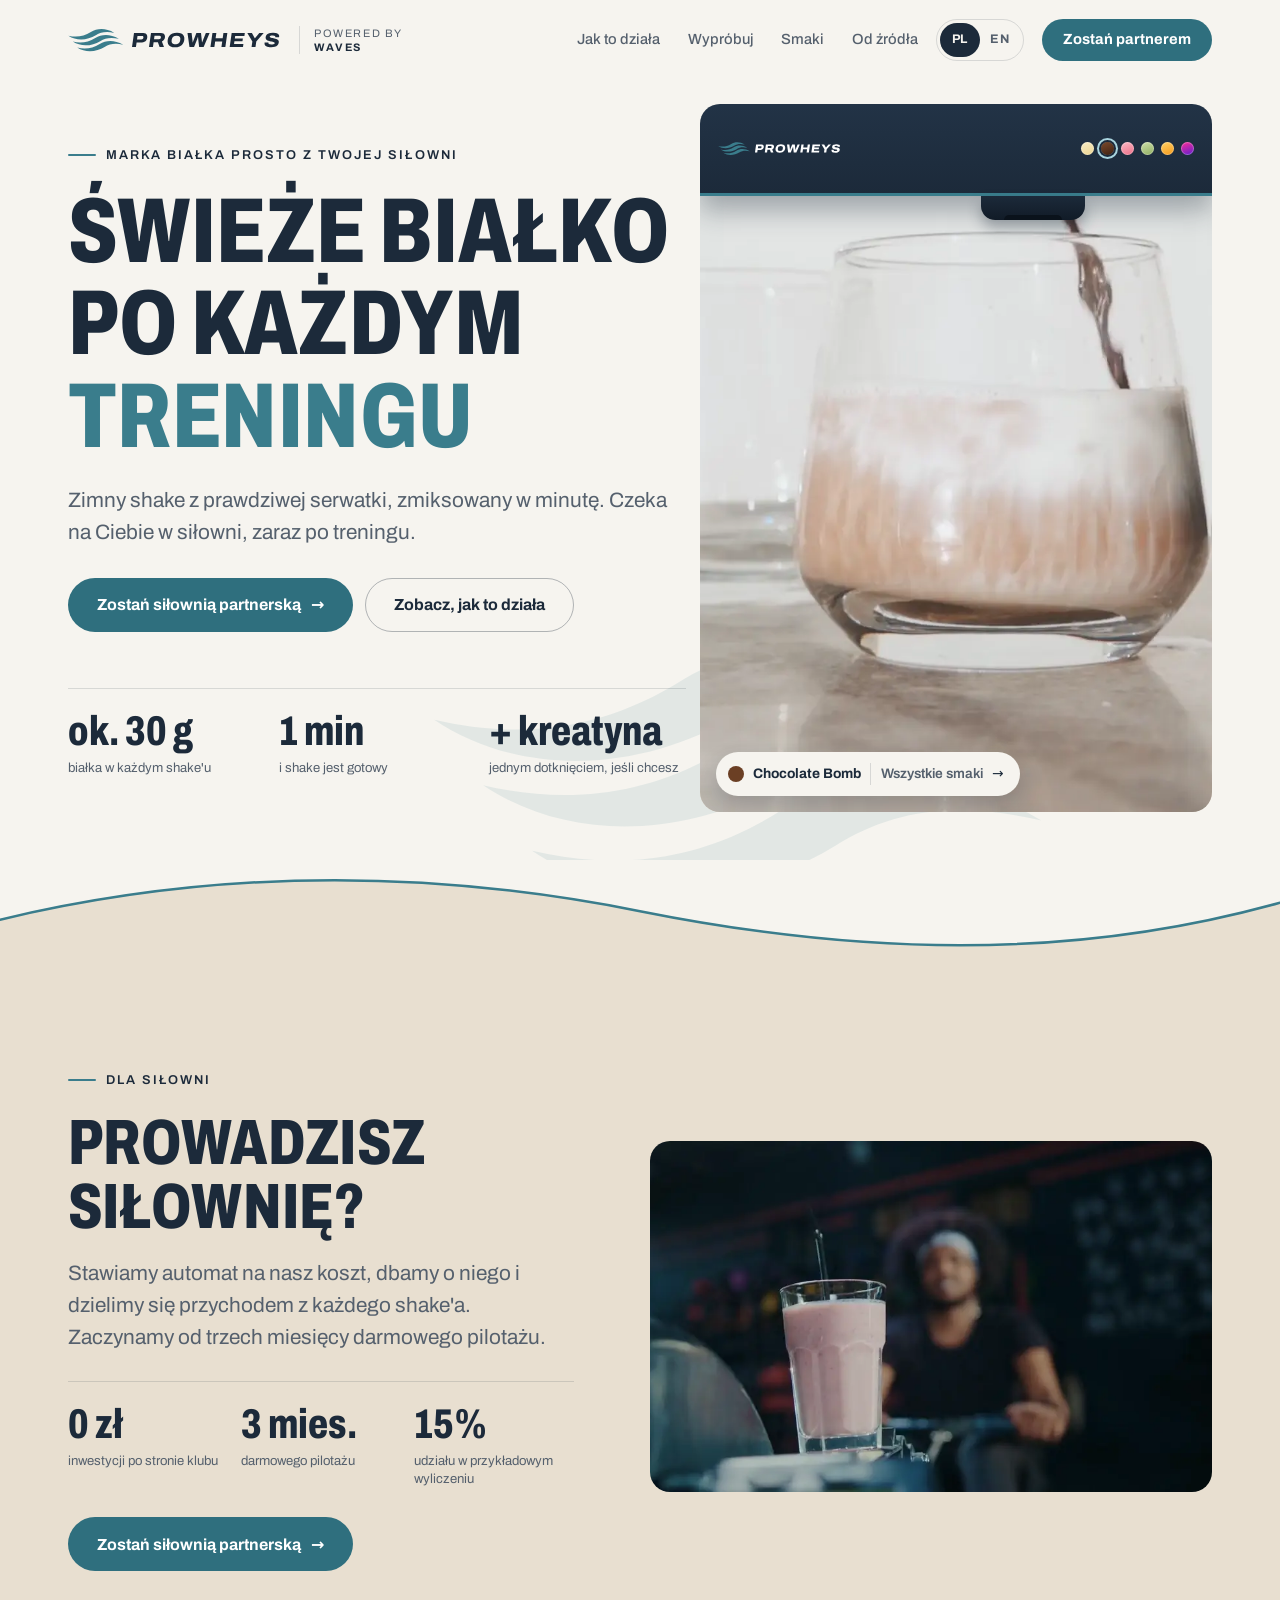
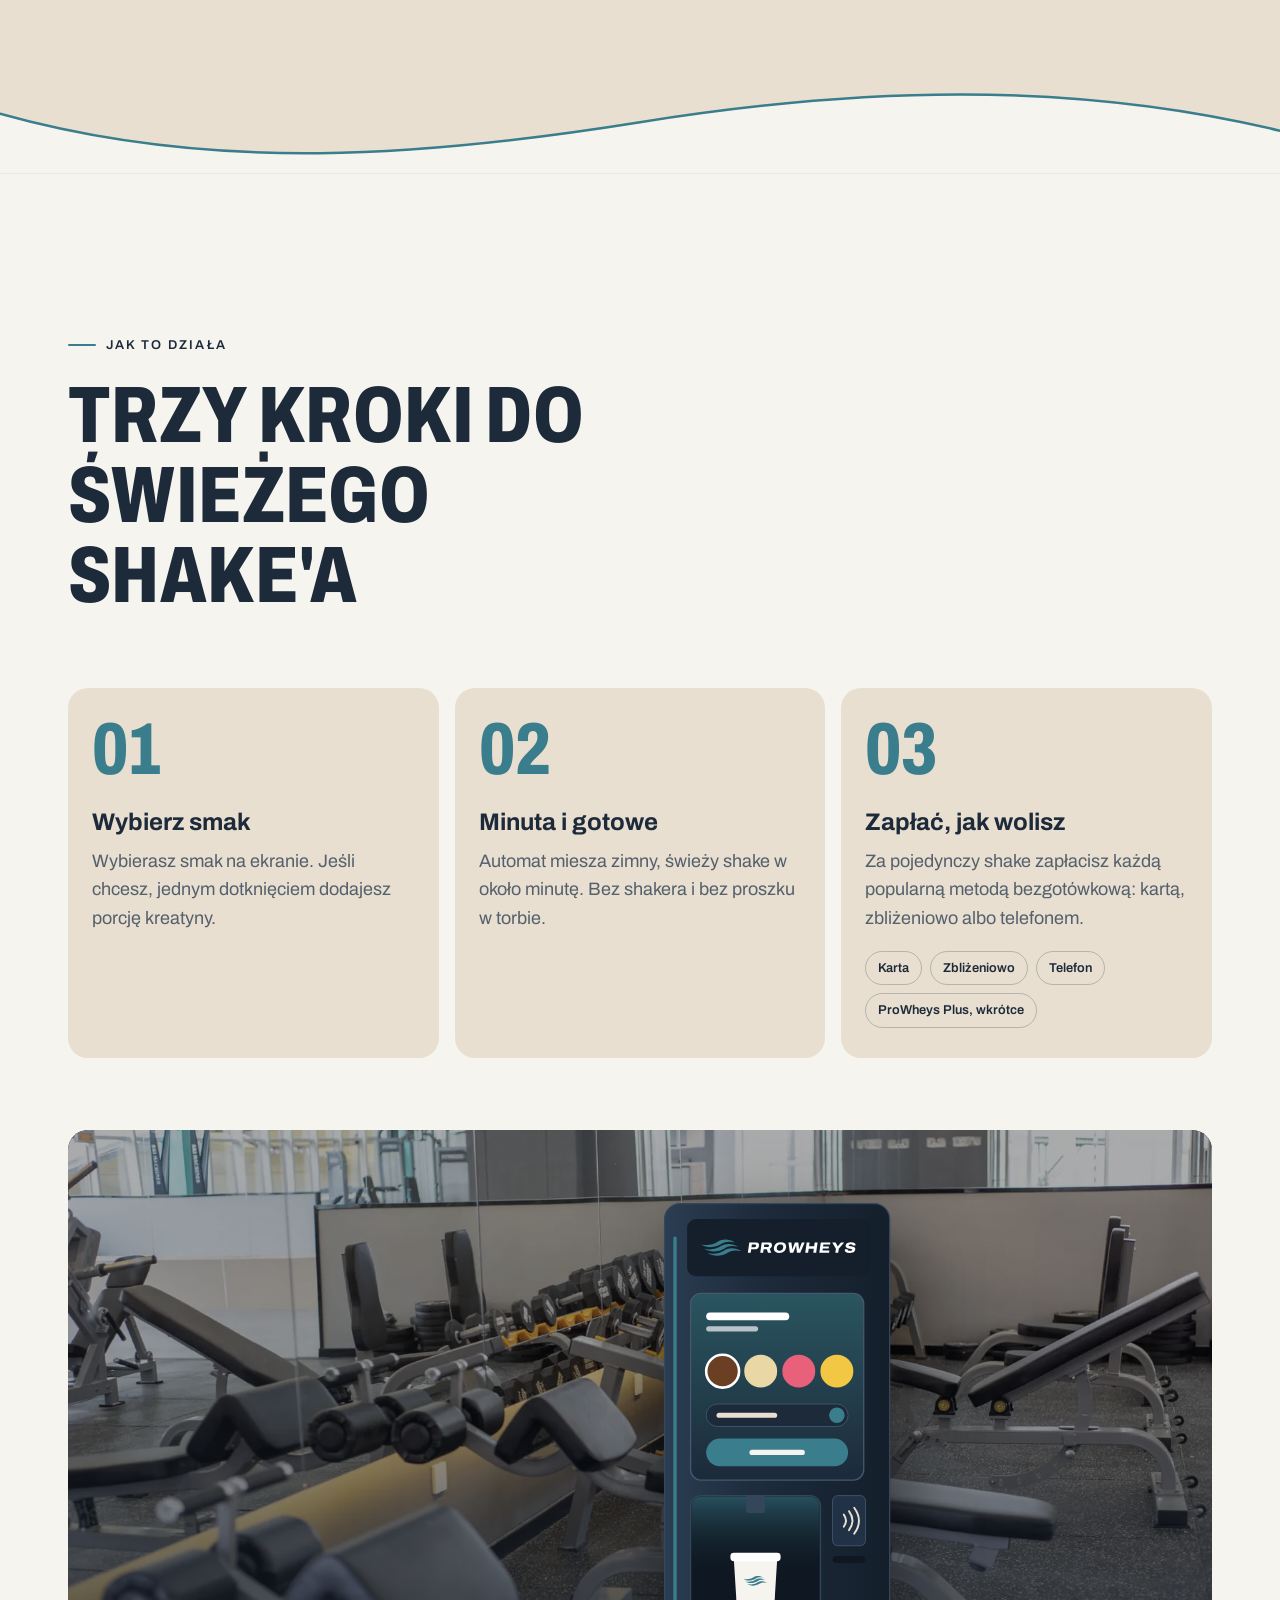
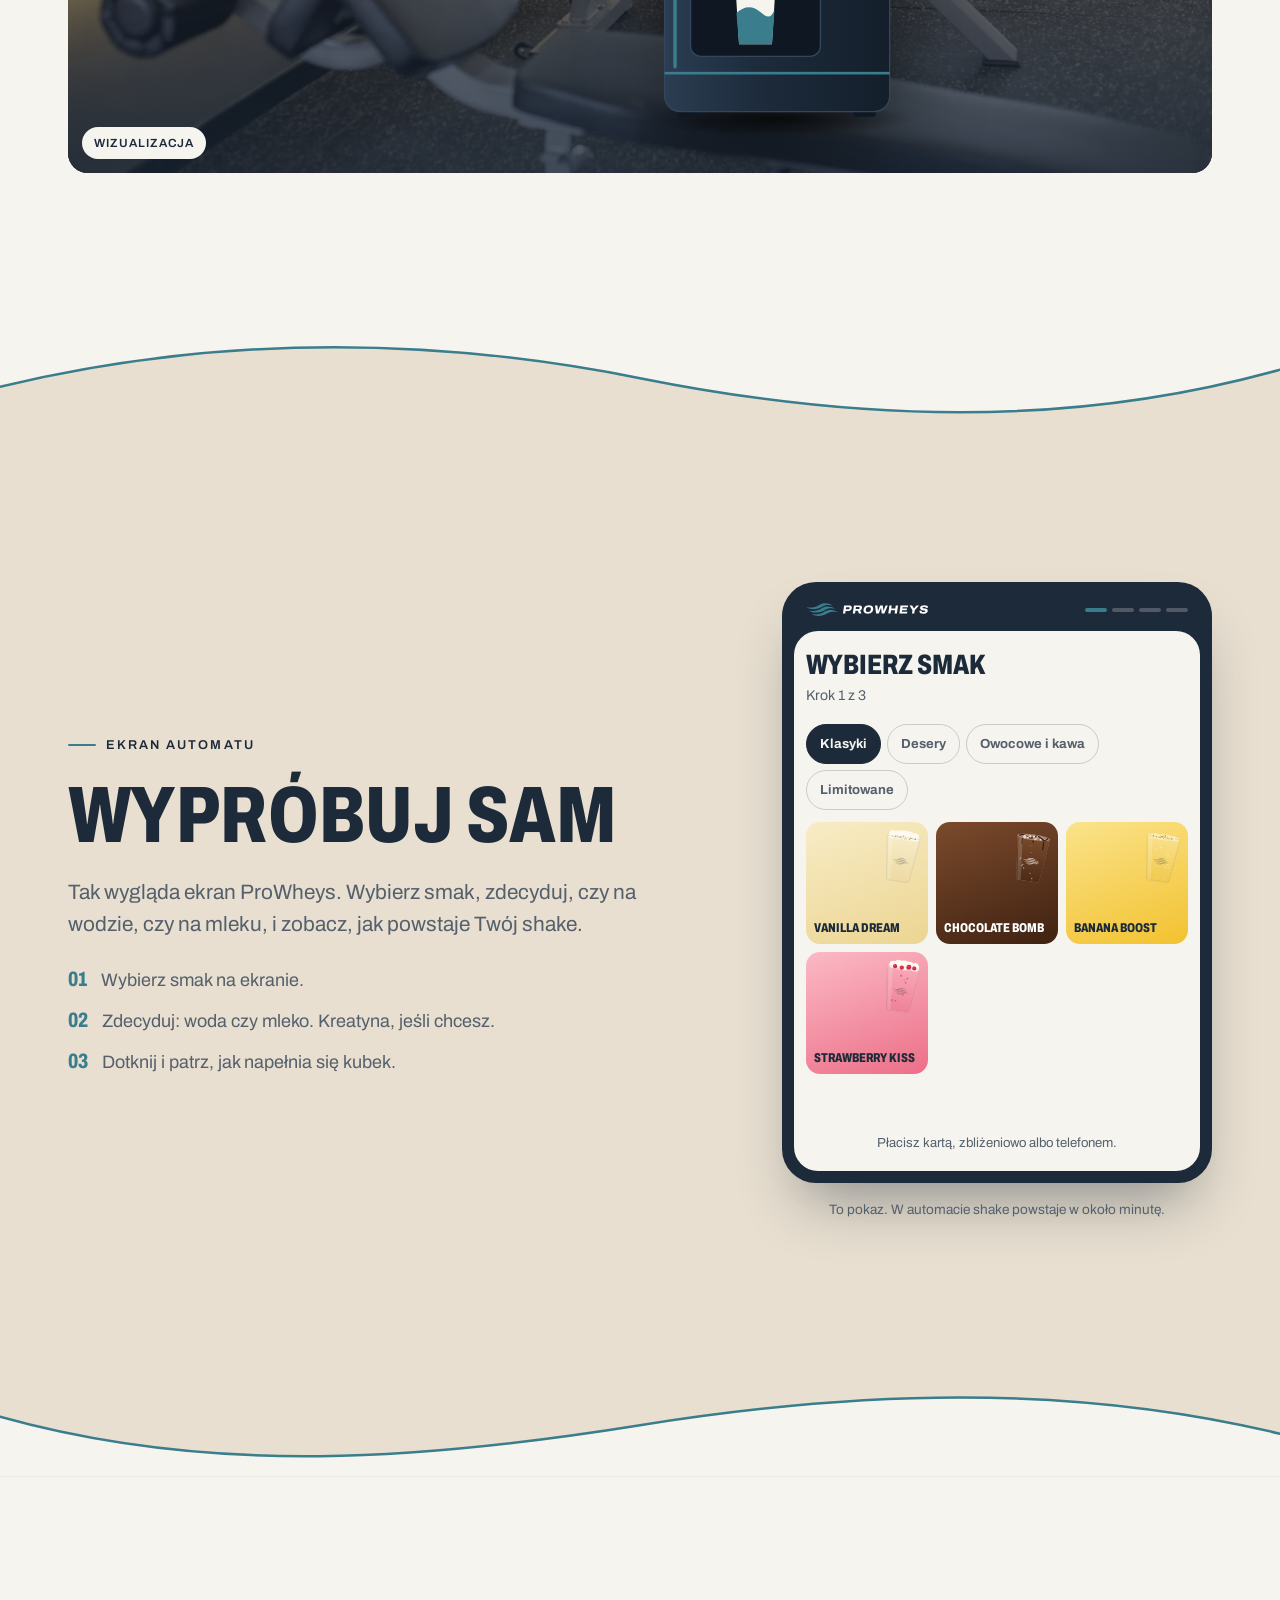
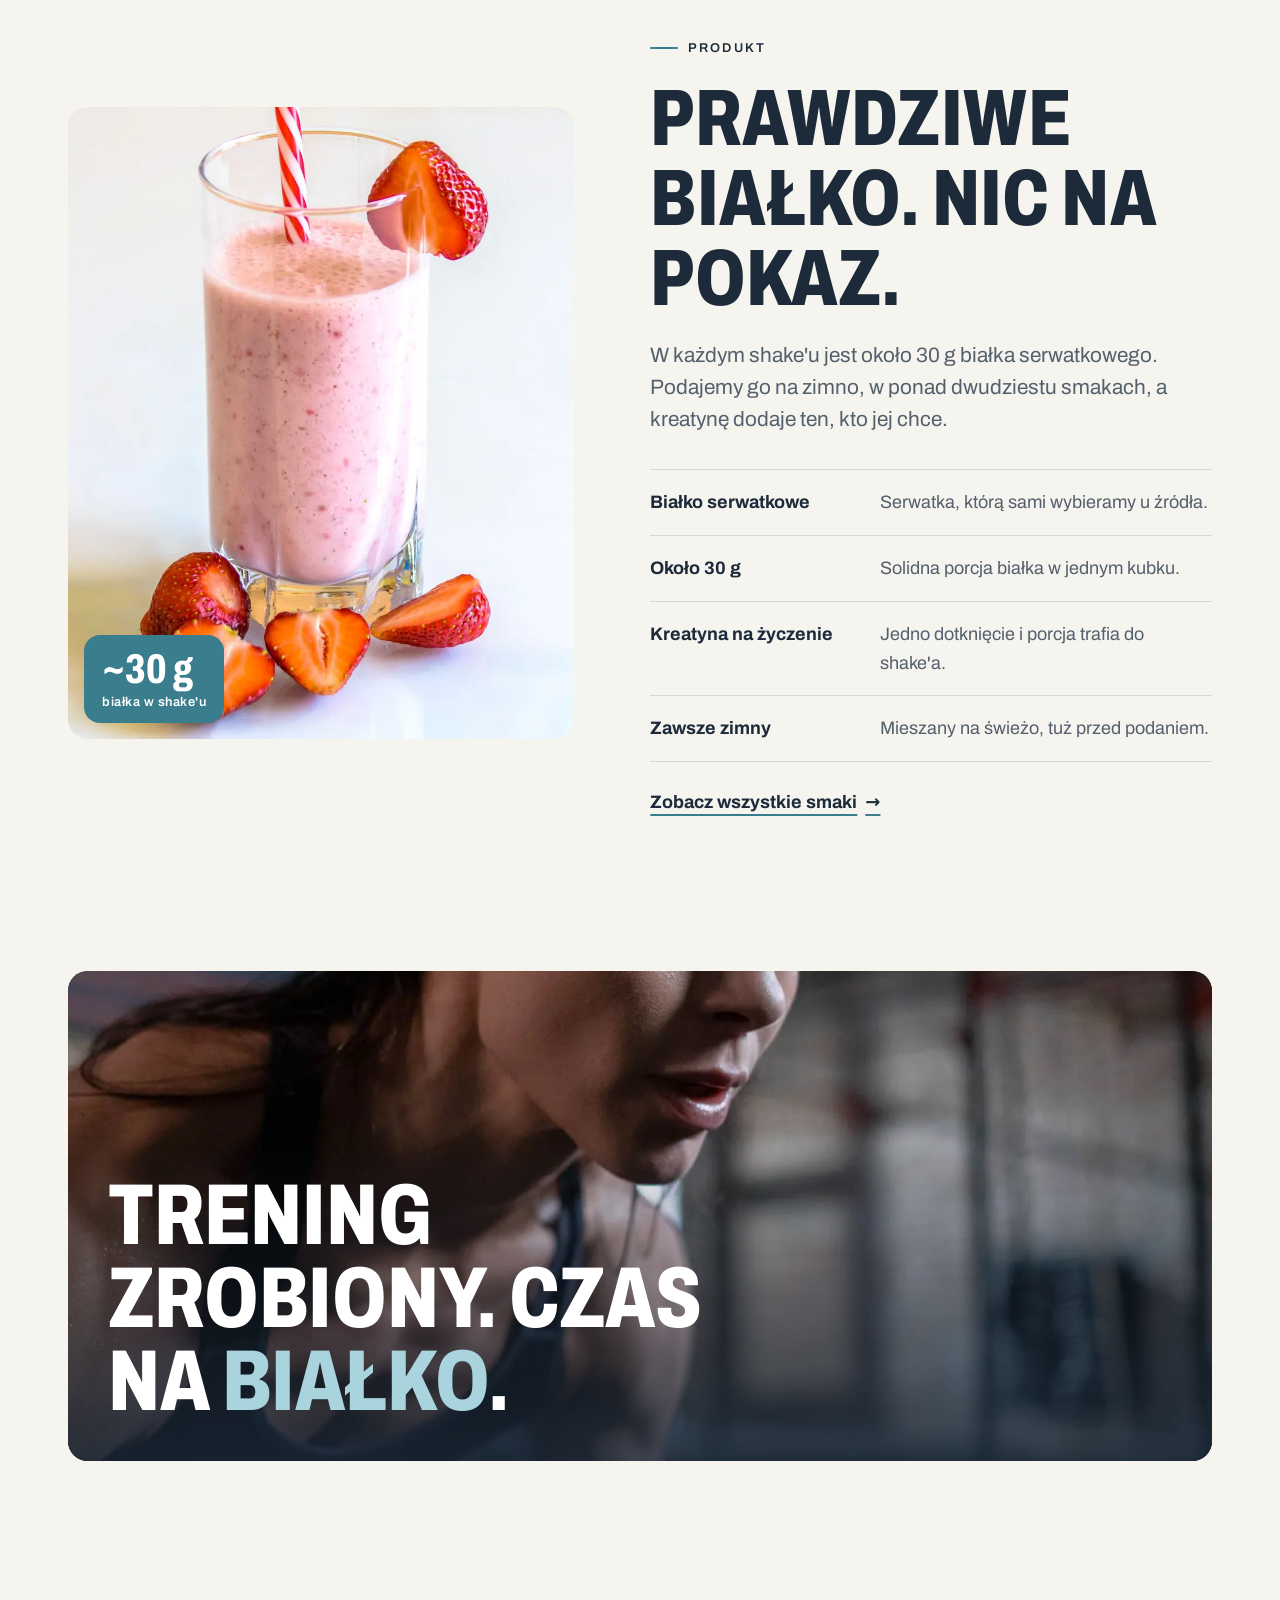
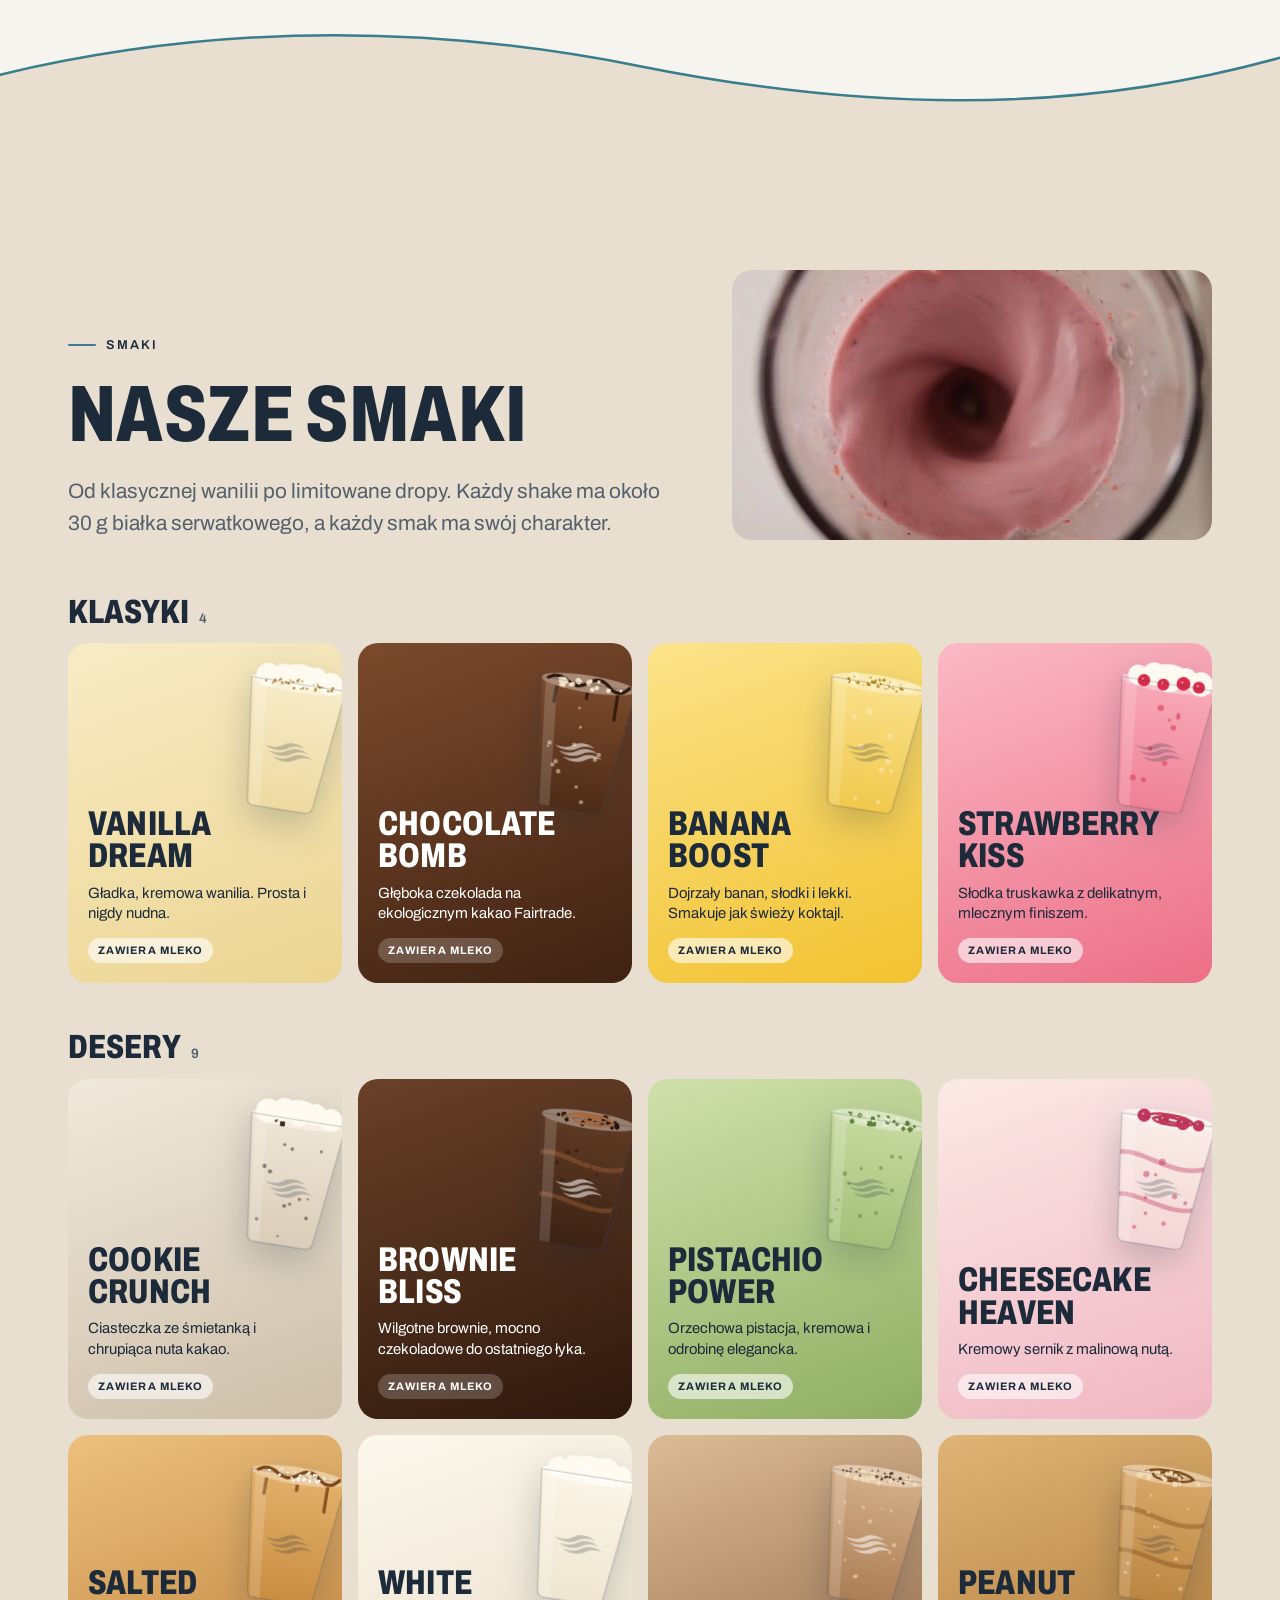
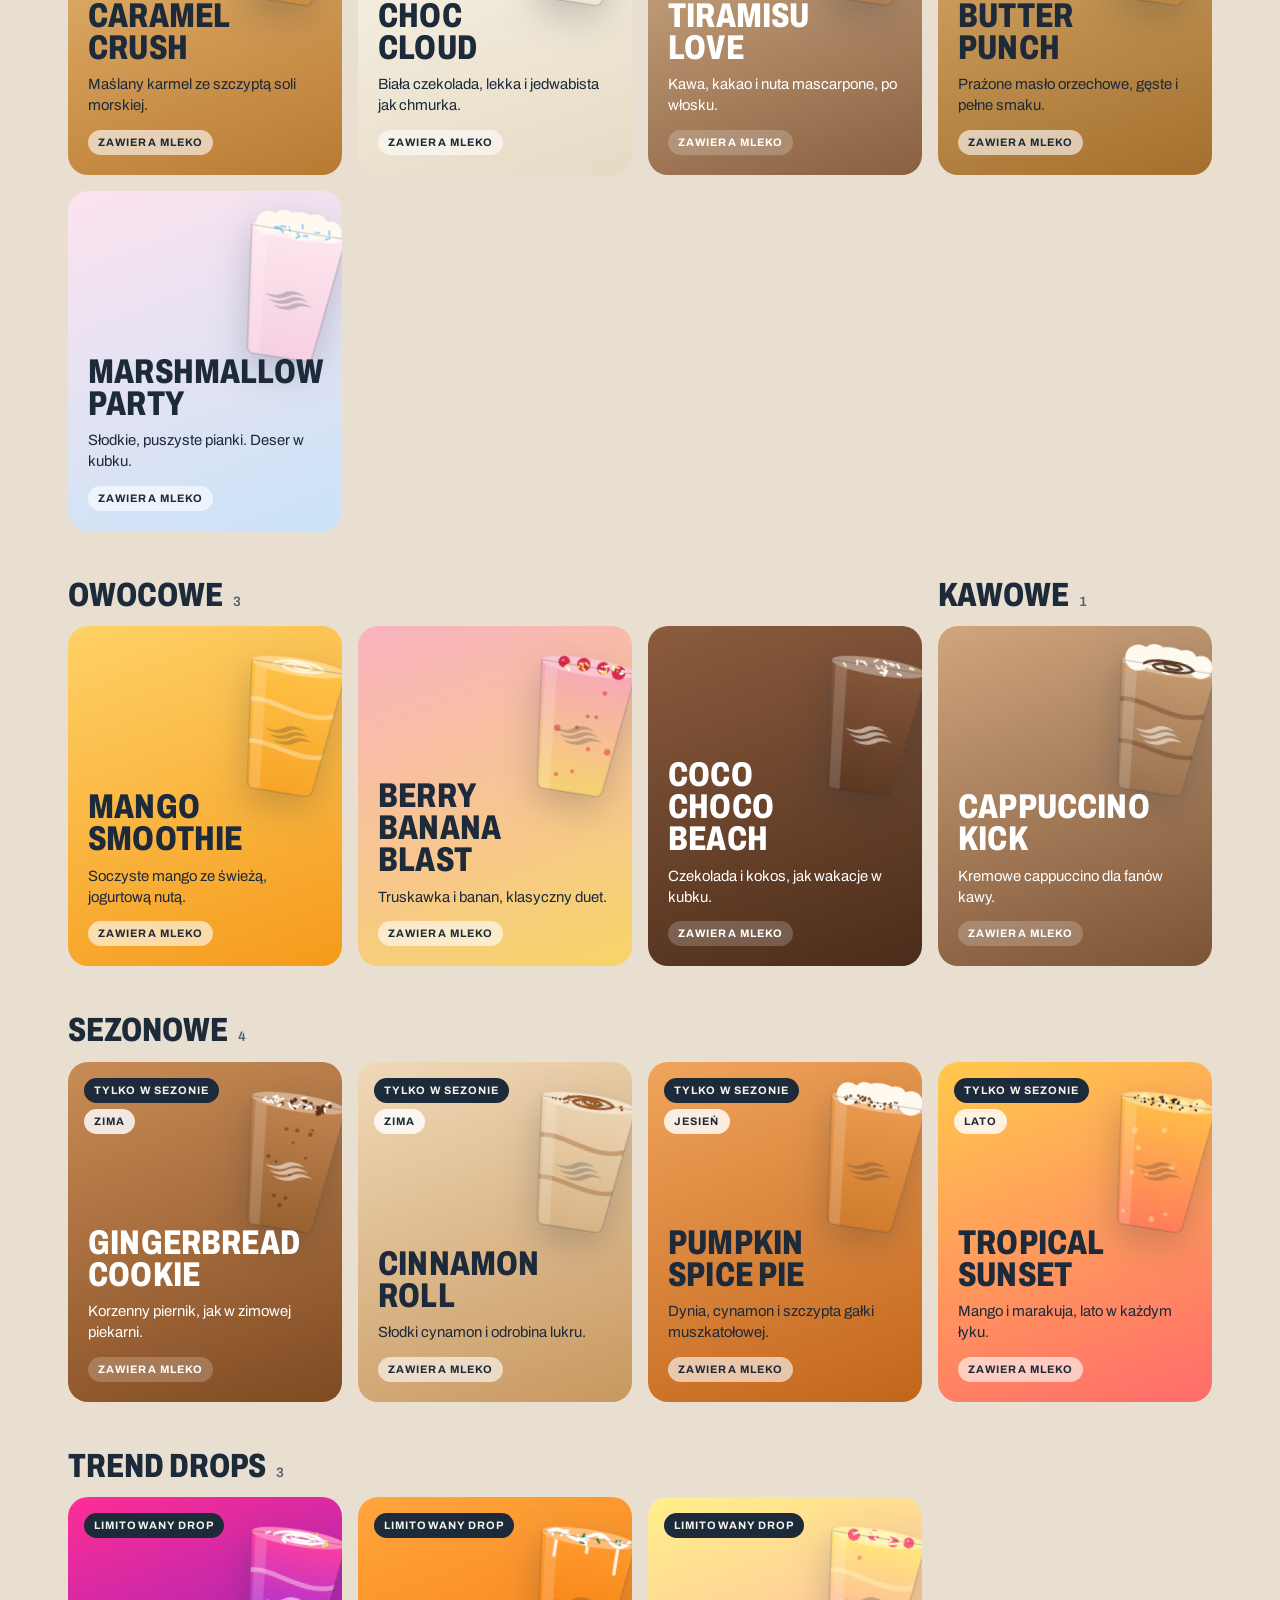
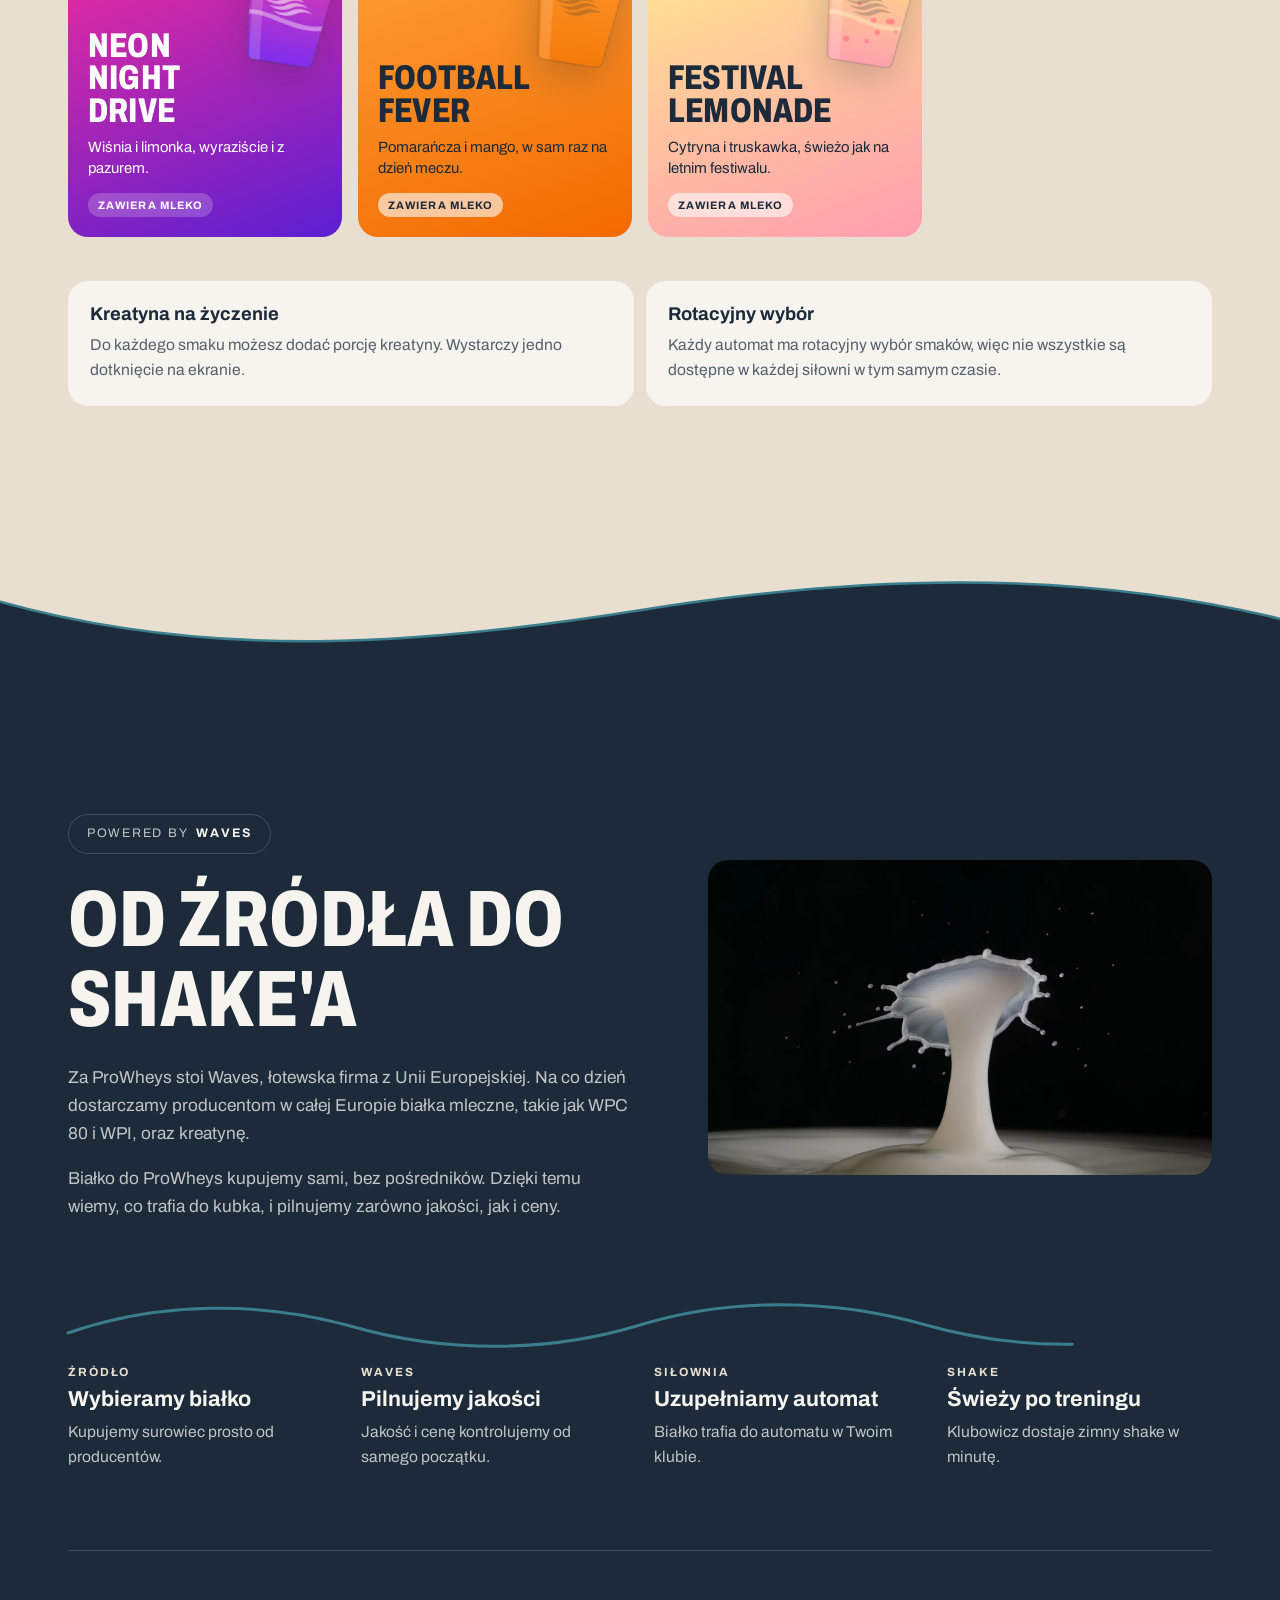
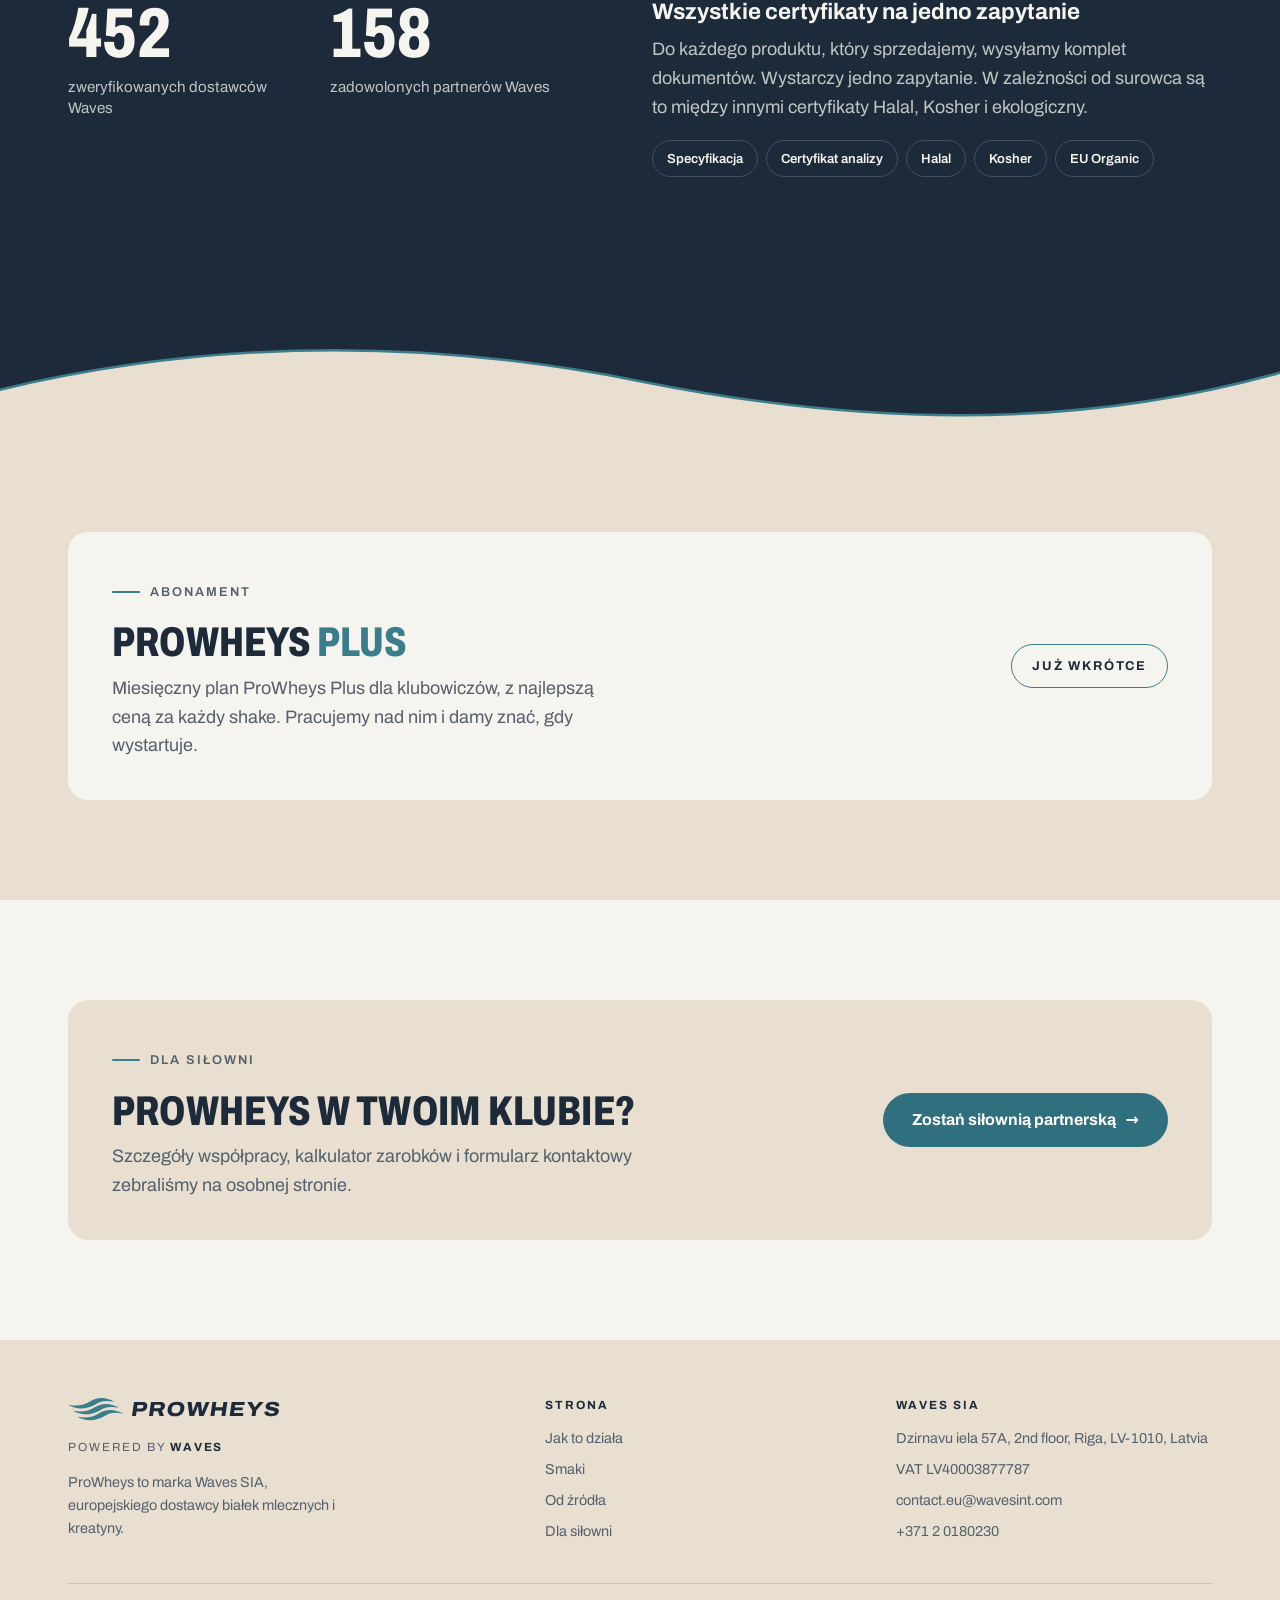
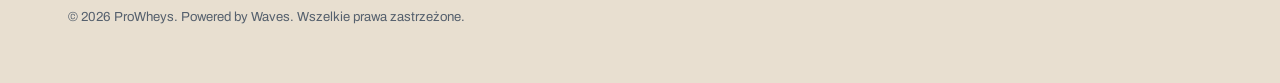
==== index.html @ af9ece95 "Rebrand ProWave to ProWheys" ====
<!doctype html>
<html lang="pl">
<head>
  <meta charset="utf-8">
  <meta name="viewport" content="width=device-width, initial-scale=1, viewport-fit=cover">
  <title data-i18n="meta.title">ProWheys. Świeże białko po każdym treningu</title>
  <meta name="description" content="ProWheys to marka białka dostępna w siłowniach. Zimny shake z prawdziwej serwatki, około 30 g białka, gotowy w minutę. Powered by Waves." data-i18n-attr="content:meta.description">
  <meta name="theme-color" content="#f6f4ef">
  <meta property="og:type" content="website">
  <meta property="og:title" content="ProWheys. Świeże białko po każdym treningu">
  <meta property="og:description" content="ProWheys to marka białka dostępna w siłowniach. Zimny shake z prawdziwej serwatki, około 30 g białka, gotowy w minutę. Powered by Waves.">
  <meta property="og:image" content="images/og.jpg">
  <link rel="icon" href="assets/favicon.svg" type="image/svg+xml">
  <link rel="alternate icon" href="assets/favicon.ico" sizes="any">
  <link rel="apple-touch-icon" href="assets/apple-touch-icon.png">
  <link rel="preload" href="fonts/archivo-latin.woff2" as="font" type="font/woff2" crossorigin>
  <link rel="preload" href="fonts/archivo-latin-ext.woff2" as="font" type="font/woff2" crossorigin>
  <link rel="preload" href="images/hero-poster.webp" as="image" type="image/webp">
  <link rel="stylesheet" href="css/styles.css">
  <link rel="stylesheet" href="css/flavours.css">
  <script>document.documentElement.classList.add('js');</script>
</head>
<body>

<header class="site-header" id="header">
  <div class="container header-inner">
    <a class="brand" href="#top" aria-label="ProWheys"><img src="assets/logo-dark.svg" alt="ProWheys" width="213" height="26"></a>
    <span class="powered">Powered by <strong>Waves</strong></span>
    <nav class="nav" aria-label="Główna nawigacja" data-i18n-attr="aria-label:nav.label">
      <a href="#jak-to-dziala" data-i18n="nav.how">Jak to działa</a>
      <a href="#demo" data-i18n="nav.demo">Wypróbuj</a>
      <a href="#smaki" data-i18n="nav.flavours">Smaki</a>
      <a href="#waves" data-i18n="nav.source">Od źródła</a>
    </nav>
    <div class="lang" role="group" aria-label="Język / Language">
      <button type="button" data-lang="pl" aria-pressed="true">PL</button>
      <button type="button" data-lang="en" aria-pressed="false">EN</button>
    </div>
    <a class="btn btn-primary btn-sm header-cta" href="partnership/" data-i18n="cta.partnerShort">Zostań partnerem</a>
  </div>
</header>

<main id="top">

  <!-- HERO -->
  <section class="hero">
    <!-- SWAP: hero video. Real shake footage (video/hero.mp4, still image images/hero-poster.webp) with a drawn ProWheys dispenser on top,
         so the shake pours from our machine. The coloured dots on the dispenser and the pill under it point to the flavours.
         When you have real footage of your machine filling a cup (3 to 8 seconds, no sound, under 3 MB), replace the two files
         and delete the "dispenser" block below. If the new clip shows another flavour, change the name in the "hero-flavour" link. -->
    <div class="hero-media media">
      <img src="images/hero-poster.webp" alt="Czekoladowy shake leje się do szklanki z automatu ProWheys" data-i18n-attr="alt:hero.alt" width="720" height="960" fetchpriority="high" decoding="async">
      <video muted loop playsinline preload="none" data-src="video/hero.mp4" aria-hidden="true" tabindex="-1"></video>
      <div class="dispenser" aria-hidden="true">
        <img src="assets/logo.svg" alt="" width="123" height="15">
        <span class="dispenser-dots" data-flavour-dots="vanilla-dream,chocolate-bomb,strawberry-kiss,pistachio-power,mango-smoothie,neon-night-drive" data-active="chocolate-bomb"></span>
        <span class="dispenser-nozzle"></span>
      </div>
      <a class="hero-flavour" href="#smaki">
        <i style="background:#6b3f24" aria-hidden="true"></i>
        <strong>Chocolate Bomb</strong>
        <span class="hero-flavour-more" data-i18n="hero.flavours">Wszystkie smaki</span>
        <span class="arrow" aria-hidden="true">→</span>
      </a>
    </div>
    <svg class="hero-waves" viewBox="0 0 123 57" aria-hidden="true">
      <g fill="currentColor" transform="translate(4 1) skewX(-10)">
        <path d="M0 18 C18 22 34 20 48 10 C60 2 78 0 100 12 C82 8 70 10 60 17 C44 28 20 30 0 18 Z"/>
        <path d="M12 31 C30 35 46 33 60 23 C72 15 90 13 112 25 C94 21 82 23 72 30 C56 41 32 43 12 31 Z"/>
        <path d="M24 44 C42 48 58 46 72 36 C84 28 102 26 124 38 C106 34 94 36 84 43 C68 54 44 56 24 44 Z"/>
      </g>
    </svg>
    <div class="container hero-inner">
      <p class="eyebrow reveal" data-i18n="hero.eyebrow">Marka białka prosto z Twojej siłowni</p>
      <h1 class="reveal" style="--i:1" data-i18n="hero.title">Świeże białko<br>po każdym <span class="accent">treningu</span></h1>
      <p class="lead reveal" style="--i:2" data-i18n="hero.lead">Zimny shake z prawdziwej serwatki, zmiksowany w minutę. Czeka na Ciebie w siłowni, zaraz po treningu.</p>
      <div class="actions reveal" style="--i:3">
        <a class="btn btn-primary" href="partnership/"><span data-i18n="cta.partner">Zostań siłownią partnerską</span> <span class="arrow" aria-hidden="true">→</span></a>
        <a class="btn btn-ghost" href="#jak-to-dziala" data-i18n="cta.how">Zobacz, jak to działa</a>
      </div>
      <ul class="hero-facts reveal" style="--i:4">
        <li><strong data-i18n="hero.fact1v">ok. 30 g</strong><span data-i18n="hero.fact1">białka w każdym shake'u</span></li>
        <li><strong data-i18n="hero.fact2v">1 min</strong><span data-i18n="hero.fact2">i shake jest gotowy</span></li>
        <li><strong data-i18n="hero.fact3v">+ kreatyna</strong><span data-i18n="hero.fact3">jednym dotknięciem, jeśli chcesz</span></li>
      </ul>
    </div>
  </section>

  <div class="divider" style="--from:#f6f4ef;--to:#e8dfd0">
    <svg viewBox="0 0 1440 120" preserveAspectRatio="none" aria-hidden="true"><path class="fill" d="M0 70 C240 10 480 10 720 60 S1200 120 1440 50 V120 H0 Z"/><path class="stroke" d="M0 70 C240 10 480 10 720 60 S1200 120 1440 50"/></svg>
  </div>

  <!-- FOR GYM OWNERS, near the top. The full offer lives in partnership/index.html -->
  <section class="section section--sand section--tight partner-band" id="dla-silowni">
    <div class="container split split--band">
      <div>
        <p class="eyebrow reveal" data-i18n="teaser.eyebrow">Dla siłowni</p>
        <h2 class="reveal" style="--i:1" data-i18n="teaser.title">Prowadzisz siłownię?</h2>
        <p class="lead reveal" style="--i:2" data-i18n="gymband.p">Stawiamy automat na nasz koszt, dbamy o niego i dzielimy się przychodem z każdego shake'a. Zaczynamy od trzech miesięcy darmowego pilotażu.</p>
        <ul class="hero-facts reveal" style="--i:3">
          <li><strong>0 zł</strong><span data-i18n="phero.fact1">inwestycji po stronie klubu</span></li>
          <li><strong data-i18n="phero.fact2v">3 mies.</strong><span data-i18n="phero.fact2">darmowego pilotażu</span></li>
          <li><strong>15%</strong><span data-i18n="phero.fact3">udziału w przykładowym wyliczeniu</span></li>
        </ul>
        <div class="actions reveal" style="--i:4">
          <a class="btn btn-primary" href="partnership/"><span data-i18n="cta.partner">Zostań siłownią partnerską</span> <span class="arrow" aria-hidden="true">→</span></a>
        </div>
      </div>
      <!-- SWAP: video/shake-gym.mp4 and images/shake-gym-poster.webp. A 1 to 2 second loop of a shake in a gym.
           Best replaced with a clip of your own machine or cup in a partner club. -->
      <div class="photo photo--wide media reveal">
        <img src="images/shake-gym-poster.webp" alt="Shake w szklance na pierwszym planie, w tle mężczyzna trenuje na wioślarzu" data-i18n-attr="alt:gymband.alt" width="960" height="540" loading="lazy" decoding="async">
        <video muted loop playsinline preload="none" data-src="video/shake-gym.mp4" aria-hidden="true" tabindex="-1"></video>
      </div>
    </div>
  </section>

  <div class="divider" style="--from:#e8dfd0;--to:#f6f4ef">
    <svg viewBox="0 0 1440 120" preserveAspectRatio="none" aria-hidden="true"><path class="fill" d="M0 50 C240 120 480 100 720 60 S1200 10 1440 70 V120 H0 Z"/><path class="stroke" d="M0 50 C240 120 480 100 720 60 S1200 10 1440 70"/></svg>
  </div>

  <!-- HOW IT WORKS -->
  <section class="section" id="jak-to-dziala">
    <div class="container">
      <div class="section-head">
        <p class="eyebrow reveal" data-i18n="how.eyebrow">Jak to działa</p>
        <h2 class="reveal" style="--i:1" data-i18n="how.title">Trzy kroki do świeżego shake'a</h2>
      </div>
      <ol class="steps">
        <li class="step reveal">
          <p class="step-num" aria-hidden="true">01</p>
          <h3 data-i18n="how.s1t">Wybierz smak</h3>
          <p data-i18n="how.s1p">Wybierasz smak na ekranie. Jeśli chcesz, jednym dotknięciem dodajesz porcję kreatyny.</p>
        </li>
        <li class="step reveal" style="--i:1">
          <p class="step-num" aria-hidden="true">02</p>
          <h3 data-i18n="how.s2t">Minuta i gotowe</h3>
          <p data-i18n="how.s2p">Automat miesza zimny, świeży shake w około minutę. Bez shakera i bez proszku w torbie.</p>
        </li>
        <li class="step reveal" style="--i:2">
          <p class="step-num" aria-hidden="true">03</p>
          <h3 data-i18n="how.s3t">Zapłać, jak wolisz</h3>
          <p data-i18n="how.s3p">Za pojedynczy shake zapłacisz każdą popularną metodą bezgotówkową: kartą, zbliżeniowo albo telefonem.</p>
          <div class="step-tags">
            <span class="tag" data-i18n="how.tagCard">Karta</span>
            <span class="tag" data-i18n="how.tagContactless">Zbliżeniowo</span>
            <span class="tag" data-i18n="how.tagPhone">Telefon</span>
            <span class="tag" data-i18n="how.tagPlus">ProWheys Plus, wkrótce</span>
          </div>
        </li>
      </ol>
      <!-- SWAP: MACHINE SCENE. A drawing of the machine (assets/machine.svg) placed over a gym photo (images/scene-gym.webp).
           When you have a real photo of your machine in a gym, replace both images below with that one photo. -->
      <figure class="scene reveal">
        <img class="scene-bg" src="images/scene-gym.webp" alt="" width="1600" height="1068" loading="lazy" decoding="async">
        <img class="scene-machine" src="assets/machine.svg" alt="Automat ProWheys w siłowni" data-i18n-attr="alt:scene.alt" width="320" height="640" loading="lazy">
        <figcaption data-i18n="scene.caption">Wizualizacja</figcaption>
      </figure>
    </div>
  </section>

  <div class="divider" style="--from:#f6f4ef;--to:#e8dfd0">
    <svg viewBox="0 0 1440 120" preserveAspectRatio="none" aria-hidden="true"><path class="fill" d="M0 70 C240 10 480 10 720 60 S1200 120 1440 50 V120 H0 Z"/><path class="stroke" d="M0 70 C240 10 480 10 720 60 S1200 120 1440 50"/></svg>
  </div>

  <!-- TRY IT YOURSELF: the machine screen. It is drawn by js/demo.js from the flavours in js/flavours.js -->
  <section class="section section--sand" id="demo">
    <div class="container demo-grid">
      <div class="demo-copy">
        <p class="eyebrow reveal" data-i18n="demo.eyebrow">Ekran automatu</p>
        <h2 class="reveal" style="--i:1" data-i18n="demo.title">Wypróbuj sam</h2>
        <p class="lead reveal" style="--i:2" data-i18n="demo.lead">Tak wygląda ekran ProWheys. Wybierz smak, zdecyduj, czy na wodzie, czy na mleku, i zobacz, jak powstaje Twój shake.</p>
        <ol class="demo-steps reveal" style="--i:3">
          <li data-i18n="demo.s1">Wybierz smak na ekranie.</li>
          <li data-i18n="demo.s2">Zdecyduj: woda czy mleko. Kreatyna, jeśli chcesz.</li>
          <li data-i18n="demo.s3">Dotknij i patrz, jak napełnia się kubek.</li>
        </ol>
      </div>
      <div class="kiosk reveal" data-demo>
        <div class="kiosk-frame">
          <div class="kiosk-bar">
            <img src="assets/logo.svg" alt="ProWheys" width="123" height="15" loading="lazy">
            <ol class="kiosk-dots" aria-hidden="true"><li></li><li></li><li></li><li></li></ol>
          </div>
          <div class="kiosk-screen" role="group"><noscript>Ten pokaz działa po włączeniu JavaScript.</noscript></div>
        </div>
        <p class="kiosk-caption" data-i18n="demo.caption">To pokaz. W automacie shake powstaje w około minutę.</p>
      </div>
    </div>
  </section>

  <div class="divider" style="--from:#e8dfd0;--to:#f6f4ef">
    <svg viewBox="0 0 1440 120" preserveAspectRatio="none" aria-hidden="true"><path class="fill" d="M0 50 C240 120 480 100 720 60 S1200 10 1440 70 V120 H0 Z"/><path class="stroke" d="M0 50 C240 120 480 100 720 60 S1200 10 1440 70"/></svg>
  </div>

  <!-- THE PRODUCT -->
  <section class="section" id="produkt">
    <div class="container split">
      <!-- SWAP: images/shake.webp. A close-up of the shake, portrait, about 900 px wide. Best replaced with a real ProWheys shake in its cup. -->
      <div class="photo photo--tall reveal">
        <img src="images/shake.webp" alt="Truskawkowy shake w szklance, obok świeże truskawki" data-i18n-attr="alt:product.alt" width="900" height="1125" loading="lazy" decoding="async">
        <div class="photo-badge"><strong data-i18n="product.badgeV">~30 g</strong><span data-i18n="product.badge">białka w shake'u</span></div>
      </div>
      <div>
        <p class="eyebrow reveal" data-i18n="product.eyebrow">Produkt</p>
        <h2 class="reveal" style="--i:1" data-i18n="product.title">Prawdziwe białko. Nic na pokaz.</h2>
        <p class="lead reveal" style="--i:2; margin-top:20px" data-i18n="product.lead">W każdym shake'u jest około 30 g białka serwatkowego. Podajemy go na zimno, w ponad dwudziestu smakach, a kreatynę dodaje ten, kto jej chce.</p>
        <ul class="spec-list reveal" style="--i:3">
          <li><strong data-i18n="product.f1t">Białko serwatkowe</strong><span data-i18n="product.f1p">Serwatka, którą sami wybieramy u źródła.</span></li>
          <li><strong data-i18n="product.f2t">Około 30 g</strong><span data-i18n="product.f2p">Solidna porcja białka w jednym kubku.</span></li>
          <li><strong data-i18n="product.f3t">Kreatyna na życzenie</strong><span data-i18n="product.f3p">Jedno dotknięcie i porcja trafia do shake'a.</span></li>
          <li><strong data-i18n="product.f4t">Zawsze zimny</strong><span data-i18n="product.f4p">Mieszany na świeżo, tuż przed podaniem.</span></li>
        </ul>
        <a class="text-link reveal" style="--i:4" href="#smaki"><span data-i18n="product.link">Zobacz wszystkie smaki</span> <span class="arrow" aria-hidden="true">→</span></a>
      </div>
    </div>
  </section>

  <!-- SWAP: images/athlete.webp. A big action photo, landscape, about 1600 px wide. -->
  <section class="band">
    <div class="container">
      <figure class="band-figure reveal">
        <img src="images/athlete.webp" alt="Skupiona kobieta podczas intensywnego treningu" data-i18n-attr="alt:band.alt" width="1536" height="1280" loading="lazy" decoding="async">
        <figcaption data-i18n="band.title">Trening zrobiony. Czas na <span>białko</span>.</figcaption>
      </figure>
    </div>
  </section>

  <div class="divider" style="--from:#f6f4ef;--to:#e8dfd0">
    <svg viewBox="0 0 1440 120" preserveAspectRatio="none" aria-hidden="true"><path class="fill" d="M0 70 C240 10 480 10 720 60 S1200 120 1440 50 V120 H0 Z"/><path class="stroke" d="M0 70 C240 10 480 10 720 60 S1200 120 1440 50"/></svg>
  </div>

  <!-- OUR FLAVOURS. The cards are drawn from the list in js/flavours.js -->
  <section class="section section--sand" id="smaki">
    <div class="container">
      <div class="flavour-head">
        <div>
          <p class="eyebrow reveal" data-i18n="flav.eyebrow">Smaki</p>
          <h2 class="reveal" style="--i:1" data-i18n="flav.title">Nasze smaki</h2>
          <p class="lead reveal" style="--i:2; margin-top:20px" data-i18n="flav.lead">Od klasycznej wanilii po limitowane dropy. Każdy shake ma około 30 g białka serwatkowego, a każdy smak ma swój charakter.</p>
        </div>
        <!-- SWAP: video/swirl.mp4 and images/swirl-poster.webp. A 1 to 2 second loop of a shake splash or swirl. -->
        <div class="photo media reveal">
          <img src="images/swirl-poster.webp" alt="Truskawkowy shake wirujący w blenderze, widok z góry" data-i18n-attr="alt:flav.alt" width="960" height="540" loading="lazy" decoding="async">
          <video muted loop playsinline preload="none" data-src="video/swirl.mp4" aria-hidden="true" tabindex="-1"></video>
        </div>
      </div>
      <div class="fgroups" data-flavour-list="groups">
        <noscript><p>Vanilla Dream, Chocolate Bomb, Banana Boost, Strawberry Kiss, Cookie Crunch, Brownie Bliss, Pistachio Power, Cheesecake Heaven, Salted Caramel Crush, White Choc Cloud, Tiramisu Love, Peanut Butter Punch, Marshmallow Party, Mango Smoothie, Berry Banana Blast, Coco Choco Beach, Cappuccino Kick, Gingerbread Cookie, Cinnamon Roll, Pumpkin Spice Pie, Tropical Sunset, Neon Night Drive, Football Fever, Festival Lemonade.</p></noscript>
      </div>
      <div class="fnotes reveal">
        <div class="fnote"><h3 data-i18n="flav.n1t">Kreatyna na życzenie</h3><p data-i18n="flav.n1p">Do każdego smaku możesz dodać porcję kreatyny. Wystarczy jedno dotknięcie na ekranie.</p></div>
        <div class="fnote"><h3 data-i18n="flav.n2t">Rotacyjny wybór</h3><p data-i18n="flav.n2p">Każdy automat ma rotacyjny wybór smaków, więc nie wszystkie są dostępne w każdej siłowni w tym samym czasie.</p></div>
      </div>
    </div>
  </section>

  <div class="divider" style="--from:#e8dfd0;--to:#1c2a3a">
    <svg viewBox="0 0 1440 120" preserveAspectRatio="none" aria-hidden="true"><path class="fill" d="M0 50 C240 120 480 100 720 60 S1200 10 1440 70 V120 H0 Z"/><path class="stroke" d="M0 50 C240 120 480 100 720 60 S1200 10 1440 70"/></svg>
  </div>

  <!-- POWERED BY WAVES -->
  <section class="section section--navy source" id="waves">
    <div class="container">
      <div class="source-grid">
        <div class="source-copy">
          <p class="waves-lockup reveal">Powered by <strong>Waves</strong></p>
          <h2 class="reveal" style="--i:1" data-i18n="source.title">Od źródła do shake'a</h2>
          <p class="reveal" style="--i:2; margin-top:24px" data-i18n="source.p1">Za ProWheys stoi Waves, łotewska firma z Unii Europejskiej. Na co dzień dostarczamy producentom w całej Europie białka mleczne, takie jak WPC 80 i WPI, oraz kreatynę.</p>
          <p class="reveal" style="--i:3" data-i18n="source.p2">Białko do ProWheys kupujemy sami, bez pośredników. Dzięki temu wiemy, co trafia do kubka, i pilnujemy zarówno jakości, jak i ceny.</p>
        </div>
        <!-- SWAP: images/splash.webp. Milk, whey or your own production photo, landscape, about 1400 px wide. -->
        <div class="photo photo--wide source-photo reveal"><img src="images/splash.webp" alt="Rozbryzg mleka na ciemnym tle" data-i18n-attr="alt:source.alt" width="1400" height="933" loading="lazy" decoding="async"></div>
      </div>
      <ol class="chain reveal">
        <svg class="chain-line" viewBox="0 0 1000 64" preserveAspectRatio="none" aria-hidden="true"><path pathLength="1" d="M0 40 C80 8 170 8 250 34 S420 60 500 32 S670 6 750 32 S920 58 1000 30"/></svg>
        <li><small data-i18n="source.c1s">Źródło</small><h3 data-i18n="source.c1t">Wybieramy białko</h3><p data-i18n="source.c1p">Kupujemy surowiec prosto od producentów.</p></li>
        <li><small>Waves</small><h3 data-i18n="source.c2t">Pilnujemy jakości</h3><p data-i18n="source.c2p">Jakość i cenę kontrolujemy od samego początku.</p></li>
        <li><small data-i18n="source.c3s">Siłownia</small><h3 data-i18n="source.c3t">Uzupełniamy automat</h3><p data-i18n="source.c3p">Białko trafia do automatu w Twoim klubie.</p></li>
        <li><small data-i18n="source.c4s">Shake</small><h3 data-i18n="source.c4t">Świeży po treningu</h3><p data-i18n="source.c4p">Klubowicz dostaje zimny shake w minutę.</p></li>
      </ol>
      <!-- WAVES FACTS: numbers taken from wavesint.com. Update them when the Waves site changes. -->
      <div class="proof reveal">
        <ul class="proof-stats">
          <li><strong>452</strong><span data-i18n="proof.s1">zweryfikowanych dostawców Waves</span></li>
          <li><strong>158</strong><span data-i18n="proof.s2">zadowolonych partnerów Waves</span></li>
        </ul>
        <div class="docs">
          <h3 data-i18n="docs.title">Wszystkie certyfikaty na jedno zapytanie</h3>
          <p data-i18n="docs.p">Do każdego produktu, który sprzedajemy, wysyłamy komplet dokumentów. Wystarczy jedno zapytanie. W zależności od surowca są to między innymi certyfikaty Halal, Kosher i ekologiczny.</p>
          <ul class="chips">
            <li data-i18n="docs.c1">Specyfikacja</li>
            <li data-i18n="docs.c2">Certyfikat analizy</li>
            <li>Halal</li>
            <li>Kosher</li>
            <li>EU Organic</li>
          </ul>
        </div>
      </div>
    </div>
  </section>

  <div class="divider" style="--from:#1c2a3a;--to:#e8dfd0">
    <svg viewBox="0 0 1440 120" preserveAspectRatio="none" aria-hidden="true"><path class="fill" d="M0 70 C240 10 480 10 720 60 S1200 120 1440 50 V120 H0 Z"/><path class="stroke" d="M0 70 C240 10 480 10 720 60 S1200 120 1440 50"/></svg>
  </div>

  <!-- PROWHEYS PLUS: coming soon -->
  <section class="section section--sand section--tight" id="plus">
    <div class="container">
      <div class="teaser reveal">
        <div>
          <p class="eyebrow" data-i18n="plus.eyebrow">Abonament</p>
          <h2>ProWheys <span class="accent">Plus</span></h2>
          <p data-i18n="plus.p">Miesięczny plan ProWheys Plus dla klubowiczów, z najlepszą ceną za każdy shake. Pracujemy nad nim i damy znać, gdy wystartuje.</p>
        </div>
        <span class="badge-soon" data-i18n="plus.badge">Już wkrótce</span>
      </div>
    </div>
  </section>

  <!-- CLOSING POINTER FOR GYM OWNERS -->
  <section class="section section--tight" id="wspolpraca">
    <div class="container">
      <div class="teaser reveal">
        <div>
          <p class="eyebrow" data-i18n="teaser.eyebrow">Dla siłowni</p>
          <h2 data-i18n="teaser.title2">ProWheys w Twoim klubie?</h2>
          <p data-i18n="teaser.p">Szczegóły współpracy, kalkulator zarobków i formularz kontaktowy zebraliśmy na osobnej stronie.</p>
        </div>
        <a class="btn btn-primary" href="partnership/"><span data-i18n="cta.partner">Zostań siłownią partnerską</span> <span class="arrow" aria-hidden="true">→</span></a>
      </div>
    </div>
  </section>

</main>

<footer class="site-footer">
  <div class="container">
    <div class="footer-grid">
      <div class="footer-brand">
        <img src="assets/logo-dark.svg" alt="ProWheys" width="213" height="26" loading="lazy">
        <p class="footer-powered">Powered by <strong>Waves</strong></p>
        <p style="margin-top:14px; max-width:36ch" data-i18n="footer.about">ProWheys to marka Waves SIA, europejskiego dostawcy białek mlecznych i kreatyny.</p>
      </div>
      <div>
        <h4 data-i18n="footer.site">Strona</h4>
        <ul>
          <li><a href="#jak-to-dziala" data-i18n="nav.how">Jak to działa</a></li>
          <li><a href="#smaki" data-i18n="nav.flavours">Smaki</a></li>
          <li><a href="#waves" data-i18n="nav.source">Od źródła</a></li>
          <li><a href="partnership/" data-i18n="cta.forGyms">Dla siłowni</a></li>
        </ul>
      </div>
      <div>
        <!-- COMPANY DETAILS: please confirm before going live. -->
        <h4>Waves SIA</h4>
        <ul>
          <li>Dzirnavu iela 57A, 2nd floor, Riga, LV-1010, Latvia</li>
          <li>VAT LV40003877787</li>
          <li><a class="js-email" href="#"></a></li>
          <li><a href="tel:+37120180230">+371 2 0180230</a></li>
        </ul>
      </div>
    </div>
    <p class="footer-bottom">© <span id="year">2026</span> ProWheys. Powered by Waves. <span data-i18n="footer.rights">Wszelkie prawa zastrzeżone.</span></p>
  </div>
</footer>

<script src="js/i18n-en.js" defer></script>
<script src="js/main.js" defer></script>
<script src="js/flavours.js" defer></script>
<script src="js/demo.js" defer></script>
</body>
</html>
---- css/styles.css ----
/* ProWheys. One stylesheet, no build step. Light theme. */

@font-face {
  font-family: "Archivo";
  src: url("../fonts/archivo-latin-ext.woff2") format("woff2");
  font-weight: 100 900;
  font-stretch: 62% 125%;
  font-display: swap;
  unicode-range: U+0100-02AF, U+0304, U+0308, U+0329, U+1E00-1E9F, U+1EF2-1EFF, U+2020, U+20A0-20AB, U+20AD-20C0, U+2113, U+2C60-2C7F, U+A720-A7FF;
}
@font-face {
  font-family: "Archivo";
  src: url("../fonts/archivo-latin.woff2") format("woff2");
  font-weight: 100 900;
  font-stretch: 62% 125%;
  font-display: swap;
  unicode-range: U+0000-00FF, U+0131, U+0152-0153, U+02BB-02BC, U+02C6, U+02DA, U+02DC, U+0304, U+0308, U+0329, U+2000-206F, U+2074, U+20AC, U+2122, U+2191, U+2193, U+2212, U+2215, U+FEFF, U+FFFD;
}

:root {
  /* Brand palette */
  --paper: #f6f4ef;      /* warm off-white: page background */
  --sand: #e8dfd0;       /* soft sand: alternating sections and cards */
  --navy: #1c2a3a;       /* deep slate navy: text, headings, the one dark section */
  --teal: #3a7d8c;       /* muted ocean teal: brand accent and the wave */
  --teal-dark: #2f6f7e;  /* darker teal: buttons only */

  /* Derived from the palette */
  --muted: #55606d;                       /* secondary text on light backgrounds */
  --line: rgba(28, 42, 58, 0.14);         /* hairlines on light backgrounds */
  --on-navy: #f6f4ef;                     /* text on the navy section */
  --on-navy-muted: rgba(246, 244, 239, 0.76);
  --on-navy-line: rgba(246, 244, 239, 0.18);

  --radius: 20px;
  --radius-sm: 12px;
  --gutter: clamp(20px, 5vw, 48px);
  --section: clamp(80px, 12vw, 160px);
  --ease: cubic-bezier(0.22, 1, 0.36, 1);
  --header-h: 68px;
}

*, *::before, *::after { box-sizing: border-box; }
html { scroll-behavior: smooth; scroll-padding-top: var(--header-h); -webkit-text-size-adjust: 100%; }
body {
  margin: 0;
  background: var(--paper);
  color: var(--navy);
  font-family: "Archivo", system-ui, -apple-system, "Segoe UI", Roboto, sans-serif;
  font-size: 17px;
  line-height: 1.6;
  -webkit-font-smoothing: antialiased;
  overflow-x: hidden;
}
img, svg { display: block; max-width: 100%; }
img { height: auto; }
a { color: inherit; }
h1, h2, h3, p, ul, ol { margin: 0; }
ul, ol { padding: 0; list-style: none; }
:focus-visible { outline: 3px solid var(--teal); outline-offset: 3px; border-radius: 6px; }
.sr-only { position: absolute; width: 1px; height: 1px; overflow: hidden; clip-path: inset(50%); white-space: nowrap; }

.container { width: 100%; max-width: 1240px; margin: 0 auto; padding: 0 var(--gutter); }
.section { padding: var(--section) 0; position: relative; }
.section--sand { background: var(--sand); }
.section--navy { background: var(--navy); color: var(--on-navy); }
.section--tight { padding: clamp(56px, 8vw, 100px) 0; }

/* Type */
.display, h1, h2 {
  font-stretch: 75%;
  font-weight: 800;
  text-transform: uppercase;
  line-height: 1;
  letter-spacing: 0.005em;
}
h1 { font-size: clamp(2.5rem, min(12.4vw, 12.5vh), 9rem); }
h2 { font-size: clamp(2.3rem, 7.4vw, 5rem); max-width: 16ch; }
h3 { font-size: 1.35rem; font-weight: 700; line-height: 1.2; }
.accent { color: var(--teal); }
.eyebrow {
  display: inline-flex; align-items: center; gap: 10px;
  font-size: 0.8rem; font-weight: 600; letter-spacing: 0.16em; text-transform: uppercase;
  color: var(--navy); margin-bottom: 20px;
}
.eyebrow::before { content: ""; width: 28px; height: 2px; background: var(--teal); border-radius: 2px; }
.section--navy .eyebrow { color: var(--on-navy); }
.lead { font-size: clamp(1.05rem, 2.2vw, 1.3rem); line-height: 1.55; color: var(--muted); max-width: 56ch; }
.section--navy .lead { color: var(--on-navy-muted); }
.section-head { margin-bottom: clamp(36px, 6vw, 72px); }
.section-head .lead { margin-top: 20px; }

/* Buttons. The darker teal is used here and nowhere else. */
.btn {
  display: inline-flex; align-items: center; justify-content: center; gap: 10px;
  min-height: 54px; padding: 0 28px; border-radius: 999px; border: 1.5px solid transparent;
  font: inherit; font-weight: 700; font-size: 1rem; text-decoration: none; cursor: pointer;
  transition: transform 0.25s var(--ease), background-color 0.25s, border-color 0.25s, color 0.25s;
}
.btn:hover { transform: translateY(-2px); }
.btn:active { transform: translateY(0) scale(0.98); }
.btn-primary { background: var(--teal-dark); color: #ffffff; }
.btn-primary:hover { background: #286170; }
.btn-ghost { border-color: rgba(28, 42, 58, 0.32); color: var(--navy); }
.btn-ghost:hover { border-color: var(--navy); }
.section--navy .btn-ghost { border-color: rgba(246, 244, 239, 0.4); color: var(--on-navy); }
.btn-sm { min-height: 42px; padding: 0 20px; font-size: 0.92rem; }
.btn .arrow { transition: transform 0.25s var(--ease); }
.btn:hover .arrow { transform: translateX(4px); }
.actions { display: flex; flex-wrap: wrap; gap: 12px; }

/* Header */
.site-header {
  position: fixed; inset: 0 0 auto 0; z-index: 50; height: var(--header-h);
  transition: background-color 0.3s, box-shadow 0.3s;
}
.site-header.is-scrolled { background: rgba(246, 244, 239, 0.92); backdrop-filter: blur(12px); box-shadow: 0 1px 0 var(--line); }
.header-inner { height: 100%; display: flex; align-items: center; gap: 18px; }
.brand { display: flex; align-items: center; flex-shrink: 0; }
.brand img { height: 22px; width: auto; }
.powered {
  font-size: 0.68rem; letter-spacing: 0.14em; text-transform: uppercase; color: var(--muted);
  padding-left: 14px; border-left: 1px solid var(--line); white-space: nowrap; line-height: 1.3;
}
.powered strong { color: var(--navy); font-weight: 700; display: block; }
.nav { display: none; margin-left: auto; gap: 28px; }
.nav a { font-size: 0.92rem; font-weight: 500; text-decoration: none; color: var(--muted); transition: color 0.2s; }
.nav a:hover { color: var(--navy); }
.lang { display: flex; margin-left: auto; border: 1px solid var(--line); border-radius: 999px; padding: 3px; flex-shrink: 0; }
.lang button {
  font: inherit; font-size: 0.78rem; font-weight: 700; letter-spacing: 0.06em; color: var(--muted);
  background: none; border: 0; border-radius: 999px; min-width: 40px; min-height: 34px; cursor: pointer;
}
.lang button[aria-pressed="true"] { background: var(--navy); color: var(--paper); }
.header-cta { display: none; }

/* Hero: text on paper, photo as a framed card */
.hero { position: relative; display: flex; flex-direction: column; overflow: hidden; background: var(--paper); }
.hero-inner { order: 2; position: relative; z-index: 1; padding-top: 30px; padding-bottom: clamp(44px, 8vw, 72px); }
.hero-media { order: 1; position: relative; z-index: 1; margin: calc(var(--header-h) + 6px) var(--gutter) 0; border-radius: var(--radius); overflow: hidden; aspect-ratio: 5 / 4; background: var(--sand); }
.hero--partner .hero-media { aspect-ratio: 16 / 11; }
.hero-media img, .hero-media video { object-position: 65% top; }

/* The drawn ProWheys dispenser that sits on top of the hero footage, so the shake pours from our machine.
   The nozzle is placed over the stream in the video (65% from the left). */
.dispenser { position: absolute; z-index: 2; inset: 0 0 auto 0; height: clamp(52px, 15%, 92px); display: flex; align-items: center; justify-content: space-between; gap: 12px; padding: 0 18px; background: linear-gradient(180deg, #223346, var(--navy)); border-bottom: 3px solid var(--teal); box-shadow: 0 14px 26px rgba(28, 42, 58, 0.35); }
.dispenser img { height: 15px; width: auto; }
.dispenser-dots { display: flex; align-items: center; gap: 7px; }
.dispenser-dots i { width: 13px; height: 13px; border-radius: 50%; box-shadow: inset 0 0 0 1px rgba(255, 255, 255, 0.28); }
.dispenser-dots i.is-active { box-shadow: 0 0 0 2px var(--navy), 0 0 0 4px #a9d4de; animation: dispenser-pulse 1.6s ease-in-out infinite; }
.dispenser-nozzle { position: absolute; left: 65%; top: calc(100% + 3px); width: 22%; max-width: 104px; height: 24px; transform: translateX(-50%); border-radius: 0 0 14px 14px; background: linear-gradient(180deg, var(--navy), #111b27); box-shadow: 0 8px 14px rgba(28, 42, 58, 0.35); }
.dispenser-nozzle::after { content: ""; position: absolute; left: 22%; right: 22%; bottom: 0; height: 5px; border-radius: 5px 5px 0 0; background: #0a121b; }
@keyframes dispenser-pulse { 50% { opacity: 0.55; } }
/* The flavour being poured, with a link to all flavours */
.hero-flavour { position: absolute; z-index: 2; left: 12px; bottom: 12px; display: inline-flex; align-items: center; gap: 9px; min-height: 44px; padding: 0 16px 0 12px; border-radius: 999px; background: var(--paper); color: var(--navy); font-size: 0.86rem; text-decoration: none; box-shadow: 0 10px 22px rgba(28, 42, 58, 0.22); transition: transform 0.25s var(--ease); }
.hero-flavour:hover { transform: translateY(-2px); }
.hero-flavour i { width: 16px; height: 16px; border-radius: 50%; flex-shrink: 0; }
.hero-flavour strong { font-weight: 700; white-space: nowrap; }
.hero-flavour-more { display: none; padding-left: 10px; border-left: 1px solid var(--line); color: var(--muted); font-weight: 600; white-space: nowrap; }
.hero-flavour .arrow { transition: transform 0.25s var(--ease); }
.hero-flavour:hover .arrow { transform: translateX(4px); }
.hero--partner .hero-media img, .hero--partner .hero-media video { object-position: center; }
.hero-waves { position: absolute; right: -22%; top: 3%; width: min(90vw, 760px); color: var(--teal); opacity: 0.1; pointer-events: none; }
.hero-waves path { animation: drift 11s ease-in-out infinite alternate; }
.hero-waves path:nth-child(2) { animation-delay: -3.5s; }
.hero-waves path:nth-child(3) { animation-delay: -7s; }
@keyframes drift { from { transform: translateX(-10px); } to { transform: translateX(10px); } }
.hero h1 { margin-bottom: 22px; }
.hero .lead { margin-bottom: 30px; }
.hero .actions .btn { flex: 1 1 100%; }
.hero-facts { display: grid; grid-template-columns: repeat(3, minmax(0, 1fr)); gap: 14px; margin-top: clamp(36px, 6vw, 56px); padding-top: 22px; border-top: 1px solid var(--line); }
.hero-facts strong { display: block; font-stretch: 75%; font-weight: 800; font-size: clamp(1.7rem, 5.4vw, 2.6rem); line-height: 1; }
.hero-facts span { display: block; margin-top: 6px; font-size: 0.82rem; line-height: 1.35; color: var(--muted); }

/* A photo that turns into a short looping video when the connection allows it.
   The image is the poster and stays visible until the video plays. */
.media { position: relative; overflow: hidden; }
.media > img, .media > video { width: 100%; height: 100%; object-fit: cover; }
.media > video { position: absolute; inset: 0; opacity: 0; transition: opacity 0.7s ease; pointer-events: none; }
.media > video.is-playing { opacity: 1; }

/* Wave dividers */
.divider { background: var(--from); line-height: 0; margin-bottom: -1px; }
.divider svg { width: 100%; height: clamp(46px, 8vw, 120px); }
.divider .fill { fill: var(--to); }
.divider .stroke { fill: none; stroke: var(--teal); stroke-width: 2.5; vector-effect: non-scaling-stroke; stroke-linecap: round; }

/* Steps: how it works */
.steps { display: grid; gap: 16px; counter-reset: step; }
.step { position: relative; background: var(--sand); border-radius: var(--radius); padding: 28px 24px 30px; overflow: hidden; }
.step .step-num { font-stretch: 75%; font-weight: 800; font-size: 4.6rem; line-height: 0.9; color: var(--teal); margin-bottom: 26px; }
.step h3 { margin-bottom: 10px; font-size: 1.5rem; }
.step p { color: var(--muted); }
.step-tags { display: flex; flex-wrap: wrap; gap: 8px; margin-top: 18px; }
.tag { font-size: 0.8rem; font-weight: 600; padding: 6px 12px; border-radius: 999px; border: 1px solid rgba(28, 42, 58, 0.24); color: var(--navy); }

/* Machine in a gym (visualisation) */
.scene { position: relative; margin: clamp(36px, 6vw, 72px) 0 0; border-radius: var(--radius); overflow: hidden; aspect-ratio: 4 / 5; background: var(--navy); }
.scene-bg { position: absolute; inset: 0; width: 100%; height: 100%; object-fit: cover; filter: brightness(0.7) saturate(0.7); }
.scene::after { content: ""; position: absolute; inset: 0; background: linear-gradient(180deg, rgba(28, 42, 58, 0.05) 30%, rgba(28, 42, 58, 0.7) 100%); pointer-events: none; }
.scene-machine { position: absolute; z-index: 1; left: 50%; bottom: 7%; height: 80%; width: auto; max-width: none; transform: translateX(-50%); filter: drop-shadow(0 30px 40px rgba(0, 0, 0, 0.5)); }
.scene figcaption { position: absolute; z-index: 2; left: 14px; bottom: 14px; font-size: 0.74rem; font-weight: 600; letter-spacing: 0.08em; text-transform: uppercase; color: var(--navy); background: var(--paper); padding: 7px 12px; border-radius: 999px; }

/* Small pointer to the partnership page */
.teaser { background: var(--sand); border-radius: var(--radius); padding: 30px 24px; display: grid; gap: 22px; align-items: center; }
.teaser h2 { font-size: clamp(1.8rem, 5vw, 2.6rem); max-width: none; }
.teaser p { color: var(--muted); margin-top: 10px; max-width: 52ch; }

.section--sand .teaser { background: var(--paper); }
.teaser > div > .badge-soon { margin-bottom: 18px; }
.badge-soon { justify-self: start; display: inline-flex; align-items: center; min-height: 44px; padding: 0 20px; border-radius: 999px; border: 1.5px solid var(--teal); font-size: 0.8rem; font-weight: 700; letter-spacing: 0.14em; text-transform: uppercase; color: var(--navy); white-space: nowrap; }

/* Waves facts and certificates on request */
.proof { margin-top: clamp(44px, 7vw, 80px); padding-top: clamp(32px, 5vw, 48px); border-top: 1px solid var(--on-navy-line); display: grid; gap: 32px; }
.proof-stats { display: grid; grid-template-columns: repeat(2, minmax(0, 1fr)); gap: 20px; }
.proof-stats strong { display: block; font-stretch: 75%; font-weight: 800; font-size: clamp(2.8rem, 9vw, 4.4rem); line-height: 1; }
.proof-stats span { display: block; margin-top: 8px; font-size: 0.95rem; line-height: 1.4; color: var(--on-navy-muted); }
.docs h3 { font-size: 1.4rem; margin-bottom: 10px; }
.docs p { color: var(--on-navy-muted); max-width: 58ch; }
.chips { display: flex; flex-wrap: wrap; gap: 8px; margin-top: 18px; }
.chips li { font-size: 0.82rem; font-weight: 600; padding: 7px 14px; border-radius: 999px; border: 1px solid var(--on-navy-line); }
.proof--card { margin-top: 12px; padding: 26px 22px; border-top: 0; background: var(--paper); border-radius: var(--radius); }
.proof--card .docs p { color: var(--muted); }
.proof--card .chips li { border-color: rgba(28, 42, 58, 0.24); }

/* Product */
.split { display: grid; gap: clamp(32px, 6vw, 80px); align-items: center; }
.photo { position: relative; border-radius: var(--radius); overflow: hidden; background: var(--sand); }
.photo img { width: 100%; height: 100%; object-fit: cover; }
.photo--tall { aspect-ratio: 4 / 5; }
.photo--wide { aspect-ratio: 16 / 10; }
.photo-badge { position: absolute; left: 16px; bottom: 16px; background: var(--teal); color: #ffffff; border-radius: 16px; padding: 14px 18px; line-height: 1; }
.photo-badge strong { display: block; font-stretch: 75%; font-weight: 800; font-size: 2.6rem; }
.photo-badge span { display: block; margin-top: 6px; font-size: 0.8rem; font-weight: 600; letter-spacing: 0.04em; }
.spec-list { margin-top: 34px; border-top: 1px solid var(--line); }
.spec-list li { display: grid; grid-template-columns: minmax(0, 0.9fr) minmax(0, 1.4fr); gap: 16px; padding: 18px 0; border-bottom: 1px solid var(--line); }
.spec-list strong { font-weight: 700; }
.spec-list span { color: var(--muted); }
.text-link { display: inline-flex; align-items: center; gap: 8px; margin-top: 26px; font-weight: 700; color: var(--navy); text-decoration: underline; text-decoration-color: var(--teal); text-decoration-thickness: 2px; text-underline-offset: 6px; }
.text-link .arrow { transition: transform 0.25s var(--ease); }
.text-link:hover .arrow { transform: translateX(4px); }

/* Gym partner offer near the top of the home page */
.partner-band .hero-facts { margin-top: 28px; }
.partner-band p.lead { margin-top: 18px; }
.partner-band .actions { margin-top: 30px; }
.partner-band h2 { font-size: clamp(2.1rem, 6.4vw, 4rem); }

/* Big photo with a statement on it */
.band { padding: 0 0 var(--section); }
.band-figure { position: relative; margin: 0; border-radius: var(--radius); overflow: hidden; aspect-ratio: 4 / 5; background: var(--navy); }
.band-figure img { width: 100%; height: 100%; object-fit: cover; object-position: 38% center; }
.band-figure::after { content: ""; position: absolute; inset: 0; background: linear-gradient(180deg, rgba(28, 42, 58, 0) 35%, rgba(28, 42, 58, 0.78) 100%); pointer-events: none; }
.band-figure figcaption { position: absolute; z-index: 1; left: 22px; right: 22px; bottom: 24px; color: #ffffff; font-stretch: 75%; font-weight: 800; text-transform: uppercase; font-size: clamp(2.3rem, 8.4vw, 5.4rem); line-height: 0.96; }
.band-figure figcaption span { color: #a9d4de; }

/* Flavour section header: short looping video next to the title */
.flavour-head { display: grid; gap: 24px; align-items: end; margin-bottom: clamp(30px, 5vw, 56px); }
.flavour-head .photo { aspect-ratio: 16 / 9; }

/* Source: the one dark section on the home page */
.source { position: relative; overflow: hidden; }
.source-photo { margin-top: clamp(36px, 6vw, 64px); }
.source-copy p + p { margin-top: 18px; }
.source-copy p { color: var(--on-navy-muted); font-size: 1.08rem; max-width: 60ch; }
.source-copy .waves-lockup { display: inline-flex; align-items: center; gap: 8px; margin-bottom: 26px; padding: 9px 18px; border: 1px solid var(--on-navy-line); border-radius: 999px; font-size: 0.78rem; letter-spacing: 0.14em; text-transform: uppercase; color: var(--on-navy-muted); }
.waves-lockup strong { color: var(--on-navy); }
.chain { position: relative; display: grid; gap: 0; margin-top: clamp(40px, 6vw, 72px); }
.chain-line { display: none; }
.chain li { position: relative; padding: 0 0 30px 44px; }
.chain li::before { content: ""; position: absolute; left: 7px; top: 8px; bottom: -8px; width: 2px; background: var(--on-navy-line); }
.chain li:last-child::before { display: none; }
.chain li::after { content: ""; position: absolute; left: 0; top: 6px; width: 16px; height: 16px; border-radius: 50%; background: var(--teal); box-shadow: 0 0 0 5px rgba(58, 125, 140, 0.28); }
.chain small { display: block; font-size: 0.74rem; font-weight: 700; letter-spacing: 0.16em; text-transform: uppercase; color: var(--sand); margin-bottom: 6px; }
.chain h3 { margin-bottom: 6px; }
.chain p { color: var(--on-navy-muted); font-size: 0.98rem; }

/* Why */
.why-grid { display: grid; gap: 14px; }
.why-card { border-top: 2px solid var(--teal); padding: 24px 0 14px; }
.why-card .n { font-size: 0.8rem; font-weight: 700; letter-spacing: 0.16em; color: var(--navy); margin-bottom: 14px; }
.why-card h3 { font-stretch: 75%; font-weight: 800; text-transform: uppercase; font-size: clamp(1.7rem, 4.6vw, 2.2rem); line-height: 1.02; margin-bottom: 12px; }
.why-card p { color: var(--muted); }

.why-photo { aspect-ratio: 16 / 10; margin-bottom: clamp(28px, 5vw, 56px); }
.rail-head { display: flex; align-items: flex-end; justify-content: space-between; gap: 24px; }
.section--start { padding-top: 0; }
.band-figure--ropes img { object-position: 60% center; }

/* Calculator: the one dark section on the partnership page */
.calc { display: grid; gap: 22px; }
.calc-controls { background: rgba(246, 244, 239, 0.07); border: 1px solid var(--on-navy-line); border-radius: var(--radius); padding: 26px 22px; }
.field-range + .field-range { margin-top: 30px; }
.field-range label { display: flex; align-items: baseline; justify-content: space-between; gap: 12px; font-weight: 600; margin-bottom: 14px; }
.field-range output { font-stretch: 75%; font-weight: 800; font-size: 2.2rem; line-height: 1; white-space: nowrap; }
input[type="range"] {
  --p: 20%;
  -webkit-appearance: none; appearance: none; width: 100%; height: 34px; background: transparent; cursor: pointer; margin: 0;
}
input[type="range"]::-webkit-slider-runnable-track { height: 8px; border-radius: 8px; background: linear-gradient(90deg, var(--teal) var(--p), rgba(246, 244, 239, 0.24) var(--p)); }
input[type="range"]::-moz-range-track { height: 8px; border-radius: 8px; background: rgba(246, 244, 239, 0.24); }
input[type="range"]::-moz-range-progress { height: 8px; border-radius: 8px; background: var(--teal); }
input[type="range"]::-webkit-slider-thumb { -webkit-appearance: none; width: 30px; height: 30px; margin-top: -11px; border-radius: 50%; background: var(--paper); border: 4px solid var(--teal); }
input[type="range"]::-moz-range-thumb { width: 22px; height: 22px; border-radius: 50%; background: var(--paper); border: 4px solid var(--teal); }
.range-scale { display: flex; justify-content: space-between; font-size: 0.8rem; margin-top: 4px; color: var(--on-navy-muted); }
.calc-result { background: var(--paper); color: var(--navy); border-radius: var(--radius); padding: 30px 24px; display: flex; flex-direction: column; justify-content: center; }
.calc-label { font-size: 0.8rem; font-weight: 700; letter-spacing: 0.16em; text-transform: uppercase; color: var(--muted); }
.calc-number { font-stretch: 75%; font-weight: 800; font-size: clamp(4.2rem, 19vw, 8.5rem); line-height: 1; margin: 10px 0 6px; white-space: nowrap; }
.calc-number small { font-size: 0.36em; color: var(--teal); margin-left: 0.1em; }
.calc-sub { display: grid; grid-template-columns: repeat(2, minmax(0, 1fr)); gap: 14px; margin-top: 20px; padding-top: 20px; border-top: 1px solid var(--line); }
.calc-sub dt { font-size: 0.82rem; color: var(--muted); }
.calc-sub dd { margin: 4px 0 0; font-weight: 700; font-size: 1.2rem; }
.calc-note { margin-top: 22px; font-size: 0.88rem; max-width: 62ch; color: var(--on-navy-muted); }

/* Start: four steps */
.timeline { display: grid; gap: 14px; }
.timeline li { background: var(--sand); border-radius: var(--radius); padding: 26px 24px 28px; }
.timeline .n { font-stretch: 75%; font-weight: 800; font-size: 3.4rem; line-height: 0.9; color: var(--teal); margin-bottom: 20px; }
.timeline h3 { margin-bottom: 8px; }
.timeline p { color: var(--muted); }
.timeline li.is-key { background: var(--teal); color: #ffffff; }
.timeline li.is-key .n, .timeline li.is-key p { color: #ffffff; }
.start-cta { margin-top: clamp(32px, 5vw, 56px); }

/* Experience (placeholders to fill in) */
.stats { display: grid; grid-template-columns: repeat(2, minmax(0, 1fr)); gap: 12px; }
.stat { background: var(--paper); border-radius: var(--radius); padding: 22px 20px; }
.stat strong { display: block; font-stretch: 75%; font-weight: 800; font-size: clamp(2.6rem, 8vw, 4rem); line-height: 1; color: var(--teal); }
.stat span { display: block; margin-top: 8px; color: var(--muted); font-size: 0.95rem; }
.logos { display: grid; grid-template-columns: repeat(2, minmax(0, 1fr)); gap: 12px; margin-top: 12px; }
.logo-slot { display: flex; align-items: center; justify-content: center; min-height: 92px; border: 2px dashed rgba(28, 42, 58, 0.28); border-radius: var(--radius-sm); color: var(--muted); font-size: 0.85rem; font-weight: 600; text-align: center; padding: 10px; }

/* Contact */
.contact-grid { display: grid; gap: clamp(32px, 6vw, 80px); }
.contact-aside .lead { margin: 20px 0 30px; }
.contact-direct { margin-top: 30px; display: grid; gap: 6px; color: var(--muted); }
.contact-direct a { color: var(--navy); font-weight: 600; text-decoration-color: var(--teal); text-underline-offset: 4px; }
.form { background: var(--sand); border-radius: var(--radius); padding: 26px 20px; display: grid; gap: 16px; }
.form-row { display: grid; gap: 16px; }
.field label { display: block; font-size: 0.86rem; font-weight: 600; margin-bottom: 8px; color: var(--navy); }
.field input, .field textarea {
  width: 100%; font: inherit; font-size: 16px; color: var(--navy); background: var(--paper);
  border: 1.5px solid rgba(28, 42, 58, 0.2); border-radius: var(--radius-sm); padding: 14px 16px; transition: border-color 0.2s;
}
.field textarea { min-height: 120px; resize: vertical; }
.field input::placeholder, .field textarea::placeholder { color: #8a929b; }
.field input:focus, .field textarea:focus { outline: none; border-color: var(--teal); }
.field input[aria-invalid="true"], .field textarea[aria-invalid="true"] { border-color: #b3402f; }
.field .error { display: none; margin-top: 6px; font-size: 0.82rem; color: #9c3324; }
.field input[aria-invalid="true"] ~ .error { display: block; }
.consent { display: flex; gap: 12px; align-items: flex-start; font-size: 0.86rem; color: var(--muted); line-height: 1.45; }
.consent input { flex: 0 0 22px; width: 22px; height: 22px; margin: 0; accent-color: var(--teal-dark); }
.hp { position: absolute; left: -9999px; }
.form .btn { width: 100%; }
.form-status { font-size: 0.95rem; font-weight: 600; min-height: 1.5em; }
.form-status.is-ok { color: var(--teal-dark); }
.form-status.is-error { color: #9c3324; }

/* Footer */
.site-footer { background: var(--sand); padding: 56px 0 110px; color: var(--muted); font-size: 0.9rem; }
.footer-grid { display: grid; gap: 34px; }
.footer-brand img { height: 26px; width: auto; margin-bottom: 16px; }
.footer-powered { font-size: 0.74rem; letter-spacing: 0.16em; text-transform: uppercase; }
.footer-powered strong { color: var(--navy); }
.site-footer h4 { margin: 0 0 12px; font-size: 0.74rem; letter-spacing: 0.16em; text-transform: uppercase; color: var(--navy); }
.site-footer li + li { margin-top: 8px; }
.site-footer a { text-decoration: none; }
.site-footer a:hover { color: var(--navy); }
.footer-bottom { margin-top: 40px; padding-top: 22px; border-top: 1px solid var(--line); font-size: 0.82rem; }

/* Sticky phone call to action */
.sticky-cta {
  position: fixed; left: 12px; right: 12px; bottom: calc(12px + env(safe-area-inset-bottom)); z-index: 40;
  transform: translateY(140%); transition: transform 0.4s var(--ease);
}
.sticky-cta.is-visible { transform: none; }
.sticky-cta .btn { width: 100%; box-shadow: 0 12px 30px rgba(28, 42, 58, 0.28); }

/* Scroll reveal (only when JavaScript is running) */
.js .reveal { opacity: 0; transform: translateY(24px); transition: opacity 0.9s var(--ease), transform 0.9s var(--ease); transition-delay: calc(var(--i, 0) * 90ms); }
.js .reveal.is-in { opacity: 1; transform: none; }
.js .photo.reveal img { transform: scale(1.06); transition: transform 1.4s var(--ease); }
.js .photo.reveal.is-in img { transform: none; }

/* Small phones: keep logo, "Powered by Waves" and the language switch on one line */
@media (max-width: 430px) {
  .header-inner { gap: 10px; }
  .brand img { height: 16px; }
  .powered { font-size: 0.58rem; letter-spacing: 0.12em; padding-left: 10px; }
  .lang button { min-width: 33px; min-height: 32px; font-size: 0.72rem; }
}
/* The narrowest phones (320 px wide) */
@media (max-width: 359px) {
  .header-inner { gap: 8px; }
  .brand img { height: 14px; }
  .powered { font-size: 0.54rem; letter-spacing: 0.1em; padding-left: 8px; }
  .lang button { min-width: 30px; }
}

/* Tablet and up */
@media (min-width: 700px) {
  body { font-size: 18px; }
  .brand img { height: 26px; }
  .hero .actions .btn { flex: 0 0 auto; }
  .hero-media { aspect-ratio: 3 / 2; }
  .hero-flavour-more { display: inline; }
  .hero-flavour { left: 16px; bottom: 16px; }
  .hero--partner .hero-media { aspect-ratio: 16 / 9; }
  .band-figure { aspect-ratio: 16 / 9; }
  .band-figure figcaption { left: 40px; right: 40px; bottom: 38px; max-width: 14ch; }
  .steps { grid-template-columns: repeat(3, minmax(0, 1fr)); }
  .scene { aspect-ratio: 16 / 9; }
  .scene-machine { left: 62%; height: 86%; bottom: 5%; }
  .teaser { grid-template-columns: minmax(0, 1fr) auto; padding: 40px 44px; }
  .badge-soon { justify-self: end; }
  .proof--card { padding: 34px; }
  .why-grid { grid-template-columns: repeat(2, minmax(0, 1fr)); gap: 14px 32px; }
  .timeline { grid-template-columns: repeat(2, minmax(0, 1fr)); }
  .stats { grid-template-columns: repeat(4, minmax(0, 1fr)); }
  .logos { grid-template-columns: repeat(4, minmax(0, 1fr)); }
  .form { padding: 34px; }
  .form-row { grid-template-columns: repeat(2, minmax(0, 1fr)); }
  .form .btn { width: auto; justify-self: start; }
  .footer-grid { grid-template-columns: 1.4fr 1fr 1fr; }
  .site-footer { padding-bottom: 56px; }
  .calc-controls { padding: 36px; }
  .calc-result { padding: 40px 36px; }
}

/* Desktop */
@media (min-width: 1000px) {
  :root { --header-h: 80px; }
  .nav { display: flex; }
  .lang { margin-left: 0; }
  .header-cta { display: inline-flex; }
  .sticky-cta { display: none; }
  .hero { display: block; min-height: min(100vh, 860px); }
  .hero h1 { font-size: clamp(3.4rem, min(7.2vw, 11vh), 7rem); }
  .hero-inner { padding-top: calc(var(--header-h) + 56px); padding-bottom: 72px; }
  .hero-media, .hero--partner .hero-media { z-index: 1; aspect-ratio: auto; }
  .hero-inner > * { max-width: 54%; }
  .hero-media { position: absolute; z-index: 1; top: calc(var(--header-h) + 24px); bottom: 48px; right: max(var(--gutter), calc((100vw - 1240px) / 2 + var(--gutter))); width: min(40vw, 520px); margin: 0; aspect-ratio: auto; }
  .band-figure { aspect-ratio: 21 / 9; }
  .why-photo { aspect-ratio: 21 / 8; }
  .flavour-head { grid-template-columns: minmax(0, 1fr) minmax(0, 0.8fr); gap: 64px; }
  .split--band { grid-template-columns: minmax(0, 1fr) minmax(0, 0.9fr); }
  .hero-waves { right: 18%; top: auto; bottom: -6%; width: 620px; opacity: 0.1; }
  .split { grid-template-columns: minmax(0, 0.9fr) minmax(0, 1fr); }
  .proof:not(.proof--card) { grid-template-columns: minmax(0, 0.9fr) minmax(0, 1fr); gap: 80px; align-items: start; }
  .split--reverse > :first-child { order: 2; }
  .why-grid { grid-template-columns: repeat(5, minmax(0, 1fr)); gap: 24px; }
  .calc { grid-template-columns: minmax(0, 1fr) minmax(0, 1.1fr); align-items: stretch; }
  .calc-number { font-size: clamp(5rem, 9.4vw, 8.5rem); }
  .timeline { grid-template-columns: repeat(4, minmax(0, 1fr)); }
  .contact-grid { grid-template-columns: minmax(0, 0.85fr) minmax(0, 1fr); align-items: start; }
  .source-grid { display: grid; grid-template-columns: minmax(0, 1fr) minmax(0, 0.9fr); gap: 80px; align-items: center; }
  .source-photo { margin-top: 0; }
  .chain { grid-template-columns: repeat(4, minmax(0, 1fr)); gap: 28px; padding-top: 70px; }
  .chain-line { display: block; position: absolute; left: 0; right: 0; top: 0; width: 100%; height: 64px; overflow: visible; }
  .chain-line path { fill: none; stroke: var(--teal); stroke-width: 3; stroke-linecap: round; vector-effect: non-scaling-stroke; stroke-dasharray: 1; stroke-dashoffset: 0; }
  .js .chain-line path { stroke-dashoffset: 1; transition: stroke-dashoffset 2.2s var(--ease); }
  .js .chain.is-in .chain-line path { stroke-dashoffset: 0; }
  .chain li { padding: 0; }
  .chain li::before, .chain li::after { display: none; }
}

@media (prefers-reduced-motion: reduce) {
  html { scroll-behavior: auto; }
  .media > video { display: none; }
  *, *::before, *::after { animation: none !important; transition-duration: 0.01ms !important; transition-delay: 0s !important; }
  .js .reveal { opacity: 1; transform: none; }
  .js .chain-line path { stroke-dashoffset: 0; }
}
---- css/flavours.css ----
/* ProWheys. Flavour cards and the "Try it yourself" machine screen.
   The colours of each flavour come from js/flavours.js as --f1 and --f2. */

/* ---------- Drawn cup, shared by the cards and the screen ---------- */
.cup { display: block; width: 100%; height: auto; overflow: visible; }

/* ---------- Flavour cards ---------- */
.fgroups { display: grid; gap: clamp(30px, 5vw, 48px) 16px; }
.fgroup { min-width: 0; }
.fgroup-title { display: flex; align-items: baseline; gap: 10px; margin-bottom: 14px; font-stretch: 75%; font-weight: 800; text-transform: uppercase; font-size: clamp(1.6rem, 4.6vw, 2.1rem); line-height: 1; }
.fgroup-title span { font-stretch: 100%; font-weight: 600; font-size: 0.85rem; letter-spacing: 0.08em; color: var(--muted); }

/* On a phone every group is a row you swipe sideways. */
.frail {
  display: flex; gap: 12px; overflow-x: auto; scroll-snap-type: x mandatory; -webkit-overflow-scrolling: touch;
  margin: 0 calc(var(--gutter) * -1); padding: 4px var(--gutter) 14px; scroll-padding-left: var(--gutter); scrollbar-width: none;
}
.frail::-webkit-scrollbar { display: none; }

.fcard {
  position: relative; flex: 0 0 min(74vw, 290px); scroll-snap-align: start; overflow: hidden;
  display: flex; flex-direction: column; justify-content: flex-end; min-height: 330px; padding: 20px;
  border-radius: var(--radius); background: linear-gradient(160deg, var(--f1), var(--f2)); color: var(--navy);
}
.fcard--light { color: #ffffff; }
.fcard-cup { position: absolute; right: -14px; top: 14px; width: 132px; transform: rotate(9deg); filter: drop-shadow(0 14px 18px rgba(28, 42, 58, 0.22)); pointer-events: none; }
.fcard-tags { position: absolute; left: 16px; top: 16px; display: flex; flex-direction: column; align-items: flex-start; gap: 6px; }
.fcard-badge, .fcard-season { font-size: 0.68rem; font-weight: 700; letter-spacing: 0.1em; text-transform: uppercase; line-height: 1; padding: 7px 10px; border-radius: 999px; }
.fcard-badge { background: var(--navy); color: var(--paper); }
.fcard-season { background: rgba(255, 255, 255, 0.82); color: var(--navy); }
.fcard-name { position: relative; margin: 0; font-stretch: 75%; font-weight: 800; text-transform: uppercase; font-size: 2.15rem; line-height: 0.94; letter-spacing: 0.005em; max-width: 8.5ch; }
.fcard-desc { position: relative; margin-top: 10px; font-size: 0.93rem; line-height: 1.4; max-width: 27ch; }
.fcard-milk { position: relative; align-self: flex-start; margin-top: 14px; font-size: 0.68rem; font-weight: 700; letter-spacing: 0.1em; text-transform: uppercase; line-height: 1; padding: 7px 10px; border-radius: 999px; background: rgba(255, 255, 255, 0.6); color: var(--navy); }
.fcard--light .fcard-milk { background: rgba(255, 255, 255, 0.2); color: #ffffff; }

/* One row with every flavour (partnership page), with arrow buttons on larger screens. */
.frail--single .fcard { flex-basis: min(64vw, 250px); min-height: 300px; }
.frail--single .fcard-name { font-size: 1.85rem; }
.frail--single .fcard-cup { width: 112px; }
.rail-nav { display: none; gap: 8px; }
.rail-nav button { width: 48px; height: 48px; border-radius: 50%; border: 1.5px solid rgba(28, 42, 58, 0.32); background: none; color: var(--navy); font: inherit; font-size: 1.2rem; cursor: pointer; transition: border-color 0.2s, transform 0.2s var(--ease); }
.rail-nav button:hover { border-color: var(--navy); transform: translateY(-2px); }

/* Notes under the flavours */
.fnotes { display: grid; gap: 12px; margin-top: clamp(28px, 4vw, 44px); }
.fnote { background: var(--paper); border-radius: var(--radius); padding: 22px 22px 24px; }
.section:not(.section--sand) .fnote { background: var(--sand); }
.fnote h3 { font-size: 1.15rem; margin-bottom: 6px; }
.fnote p { color: var(--muted); font-size: 0.98rem; }

/* ---------- The machine screen ---------- */
.kiosk { width: 100%; max-width: 430px; margin: 0 auto; }
.kiosk-frame { background: var(--navy); border-radius: 34px; padding: 12px; box-shadow: 0 34px 60px -20px rgba(28, 42, 58, 0.45); }
.kiosk-bar { display: flex; align-items: center; justify-content: space-between; gap: 12px; padding: 8px 12px 14px; }
.kiosk-bar img { height: 15px; width: auto; }
.kiosk-dots { display: flex; gap: 5px; }
.kiosk-dots li { width: 22px; height: 4px; border-radius: 4px; background: rgba(246, 244, 239, 0.24); transition: background-color 0.3s; }
.kiosk-dots li.is-on { background: var(--teal); }
.kiosk-screen { display: flex; flex-direction: column; min-height: 540px; padding: 20px 12px 18px; border-radius: 24px; background: var(--paper); color: var(--navy); }
.kiosk-screen[data-step="4"] { padding: 8px; }
.kiosk--compact { max-width: 380px; }
.kiosk--compact .kiosk-screen { min-height: 500px; }
.kiosk-caption { margin-top: 16px; text-align: center; font-size: 0.85rem; color: var(--muted); }

.k-title { font-stretch: 75%; font-weight: 800; text-transform: uppercase; font-size: 1.75rem; line-height: 1; outline: none; }
.k-sub { margin-top: 6px; font-size: 0.88rem; color: var(--muted); }
.k-foot { margin-top: auto; padding-top: 16px; font-size: 0.82rem; color: var(--muted); text-align: center; }
.k-label { display: flex; align-items: baseline; justify-content: space-between; gap: 10px; margin: 20px 0 10px; font-weight: 700; }
.k-label span { font-weight: 500; font-size: 0.82rem; color: var(--muted); white-space: nowrap; }

.k-tabs { display: flex; flex-wrap: wrap; gap: 6px; margin: 16px 0 12px; }
.k-tab { min-height: 40px; padding: 0 13px; border-radius: 999px; border: 1px solid rgba(28, 42, 58, 0.2); background: none; color: var(--muted); font: inherit; font-size: 0.82rem; font-weight: 700; cursor: pointer; }
.k-tab[aria-pressed="true"] { background: var(--navy); border-color: var(--navy); color: var(--paper); }

.k-grid { display: grid; grid-template-columns: repeat(3, minmax(0, 1fr)); gap: 8px; }
.k-tabs + .k-grid { margin-top: 0; }
.k-sub + .k-grid { margin-top: 16px; }
.k-tile {
  position: relative; display: flex; align-items: flex-end; aspect-ratio: 1 / 1; padding: 8px; border: 0; border-radius: 14px;
  background: linear-gradient(160deg, var(--f1), var(--f2)); color: var(--navy); cursor: pointer; text-align: left;
  font: inherit; font-stretch: 75%; font-weight: 800; text-transform: uppercase; font-size: min(0.8rem, 3.1vw); line-height: 1.02; letter-spacing: 0;
  transition: transform 0.2s var(--ease), box-shadow 0.2s; overflow: hidden;
}
.k-tile--light { color: #ffffff; }
.k-tile:hover { transform: translateY(-2px); box-shadow: 0 10px 18px -8px rgba(28, 42, 58, 0.4); }
.k-tile:active { transform: scale(0.96); }
.k-tile-cup { position: absolute; right: 4px; top: 6px; width: 40%; max-width: 46px; transform: rotate(8deg); pointer-events: none; }
.k-tile > span:last-child { position: relative; }
.k-tile-dot { position: absolute; left: 9px; top: 9px; width: 9px; height: 9px; border-radius: 50%; background: var(--navy); box-shadow: 0 0 0 2px rgba(255, 255, 255, 0.85); }

.k-back { align-self: flex-start; min-height: 40px; margin: -6px 0 10px -6px; padding: 0 10px; border: 0; border-radius: 999px; background: none; color: var(--muted); font: inherit; font-size: 0.88rem; font-weight: 700; cursor: pointer; }
.k-back:hover { color: var(--navy); }
.k-picked { padding: 18px; border-radius: 16px; background: linear-gradient(160deg, var(--f1), var(--f2)); color: var(--navy); }
.k-picked--light { color: #ffffff; }
.k-picked p { margin-top: 8px; font-size: 0.9rem; line-height: 1.4; }

.k-options { display: grid; grid-template-columns: repeat(2, minmax(0, 1fr)); gap: 8px; }
.k-option { display: flex; align-items: center; justify-content: center; gap: 10px; min-height: 58px; border-radius: 14px; border: 1.5px solid rgba(28, 42, 58, 0.2); background: none; color: var(--navy); font: inherit; font-weight: 700; cursor: pointer; transition: border-color 0.2s, background-color 0.2s; }
.k-option[aria-pressed="true"] { border-color: var(--teal); background: rgba(58, 125, 140, 0.12); }
.k-option-icon { width: 14px; height: 18px; border-radius: 50% 50% 50% 50% / 62% 62% 38% 38%; background: #9cc9d6; }
.k-option-icon--milk { background: #ffffff; box-shadow: inset 0 0 0 1.5px rgba(28, 42, 58, 0.3); }

.k-switch { display: flex; align-items: center; justify-content: space-between; gap: 14px; width: 100%; margin-top: 8px; padding: 12px 14px; border-radius: 14px; border: 1.5px solid rgba(28, 42, 58, 0.2); background: none; color: var(--navy); font: inherit; text-align: left; cursor: pointer; transition: border-color 0.2s, background-color 0.2s; }
.k-switch[aria-checked="true"] { border-color: var(--teal); background: rgba(58, 125, 140, 0.12); }
.k-switch-text strong { display: block; font-weight: 700; }
.k-switch-text small { display: block; font-size: 0.82rem; color: var(--muted); }
.k-switch-track { flex: 0 0 50px; height: 30px; padding: 3px; border-radius: 999px; background: rgba(28, 42, 58, 0.22); transition: background-color 0.25s; }
.k-switch-knob { display: block; width: 24px; height: 24px; border-radius: 50%; background: #ffffff; transition: transform 0.25s var(--ease); }
.k-switch[aria-checked="true"] .k-switch-track { background: var(--teal); }
.k-switch[aria-checked="true"] .k-switch-knob { transform: translateX(20px); }

.k-btn { display: flex; align-items: center; justify-content: center; width: 100%; min-height: 56px; margin-top: auto; border: 0; border-radius: 999px; background: var(--teal-dark); color: #ffffff; font: inherit; font-weight: 700; font-size: 1.02rem; cursor: pointer; transition: transform 0.2s var(--ease), background-color 0.2s; }
.k-btn:hover { transform: translateY(-2px); background: #286170; }
.k-btn:active { transform: scale(0.98); }
.k-switch + .k-btn { margin-top: 18px; }
.k-btn--paper { background: var(--paper); color: var(--navy); }
.k-btn--paper:hover { background: #ffffff; }

/* Mixing */
.k-cup { width: 150px; margin: 22px auto 0; filter: drop-shadow(0 18px 20px rgba(28, 42, 58, 0.2)); }
.k-cup--filling .cup-liquid { transform: translateY(200px); transition: transform var(--mix, 5000ms) linear; }
.k-cup--filling.is-go .cup-liquid { transform: translateY(0); }
.k-cup--filling .cup-top { opacity: 0; transition: opacity 0.5s ease calc(var(--mix, 5000ms) - 700ms); }
.k-cup--filling.is-go .cup-top { opacity: 1; }
.k-progress { height: 8px; margin-top: 26px; border-radius: 8px; background: rgba(28, 42, 58, 0.14); overflow: hidden; }
.k-progress span { display: block; height: 100%; border-radius: 8px; background: var(--teal); transform: scaleX(0); transform-origin: left center; transition: transform var(--mix, 5000ms) linear; }
.k-progress.is-go span { transform: scaleX(1); }
.k-count { margin-top: 12px; text-align: center; font-weight: 600; color: var(--muted); }
.k-count strong { font-stretch: 75%; font-weight: 800; font-size: 2rem; line-height: 1; color: var(--navy); }

/* Finished shake */
.k-result { flex: 1; display: flex; flex-direction: column; padding: 18px 18px 16px; border-radius: 18px; background: linear-gradient(160deg, var(--f1), var(--f2)); color: var(--navy); animation: k-pop 0.5s var(--ease); }
.k-result--light { color: #ffffff; }
.k-ready { align-self: flex-start; font-size: 0.7rem; font-weight: 700; letter-spacing: 0.14em; text-transform: uppercase; line-height: 1; padding: 8px 12px; border-radius: 999px; background: var(--navy); color: var(--paper); }
.k-result .k-cup { width: 158px; margin-top: 6px; }
.k-result-name { margin-top: 14px; font-stretch: 75%; font-weight: 800; text-transform: uppercase; font-size: 2.3rem; line-height: 0.94; outline: none; }
.k-result-desc { margin-top: 8px; font-size: 0.93rem; line-height: 1.4; }
.k-chips { display: flex; flex-wrap: wrap; gap: 6px; margin: 14px 0 16px; }
.k-chips li { font-size: 0.7rem; font-weight: 700; letter-spacing: 0.08em; text-transform: uppercase; line-height: 1; padding: 7px 10px; border-radius: 999px; background: rgba(255, 255, 255, 0.6); color: var(--navy); }
.k-result--light .k-chips li { background: rgba(255, 255, 255, 0.2); color: #ffffff; }
@keyframes k-pop { from { opacity: 0; transform: scale(0.96); } to { opacity: 1; transform: none; } }

/* Text and screen side by side */
.demo-grid { display: grid; gap: clamp(32px, 6vw, 72px); align-items: center; }
.demo-copy .lead { margin-top: 20px; }
.demo-steps { margin-top: 26px; display: grid; gap: 12px; counter-reset: demo; }
.demo-steps li { display: flex; gap: 14px; align-items: baseline; color: var(--muted); }
.demo-steps li::before { counter-increment: demo; content: "0" counter(demo); font-stretch: 75%; font-weight: 800; font-size: 1.3rem; line-height: 1; color: var(--teal); }

@media (max-width: 359px) {
  .k-tile { padding: 6px; }
  .k-grid { gap: 6px; }
}

@media (min-width: 700px) {
  .fnotes { grid-template-columns: repeat(2, minmax(0, 1fr)); }
  .rail-nav { display: flex; }
}

@media (min-width: 1000px) {
  /* On a computer the groups become a grid, and small groups share a row. */
  .fgroups { grid-template-columns: repeat(4, minmax(0, 1fr)); }
  .fgroup { grid-column: span var(--span, 4); }
  .fgroups .frail { display: grid; grid-template-columns: repeat(var(--span, 4), minmax(0, 1fr)); gap: 16px; overflow: visible; margin: 0; padding: 0; }
  .fgroups .fcard { min-height: 340px; }
  .demo-grid { grid-template-columns: minmax(0, 1fr) minmax(0, 430px); }
  .demo-grid--compact { grid-template-columns: minmax(0, 1fr) minmax(0, 380px); }
}
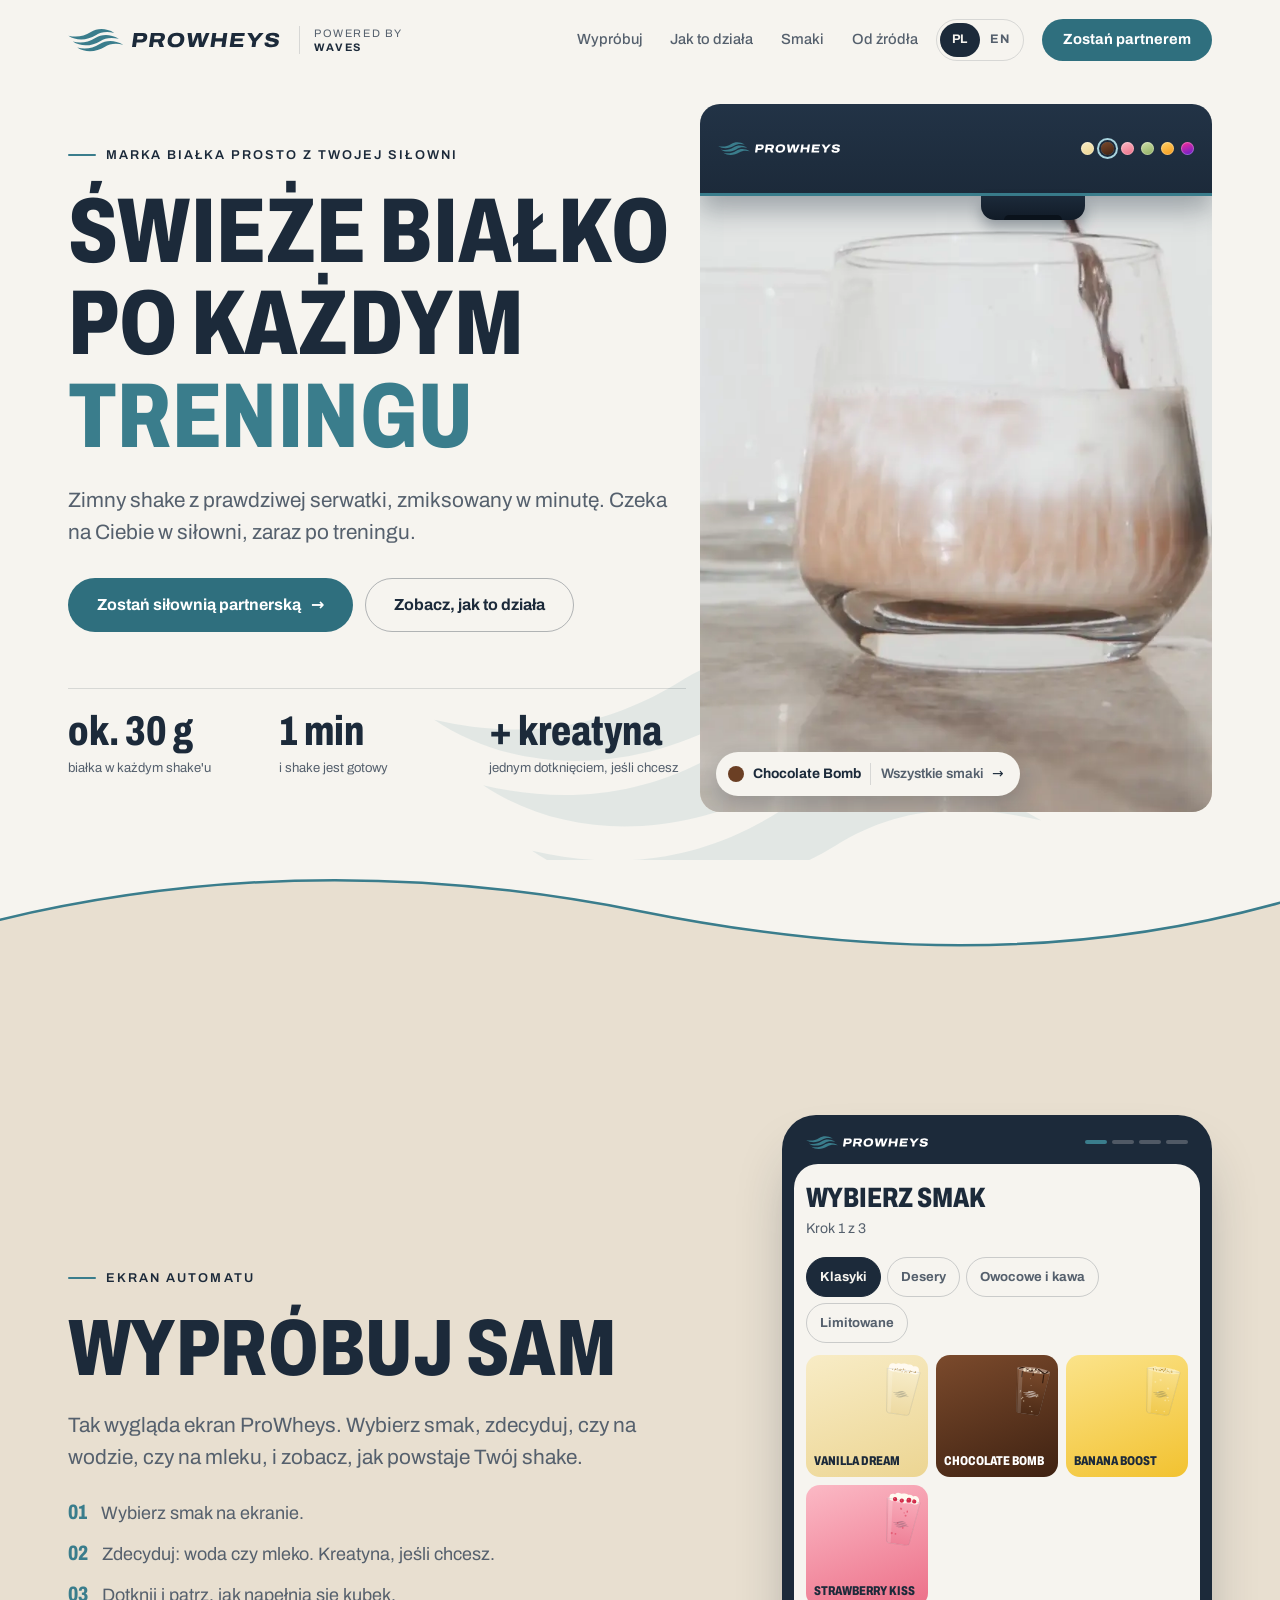
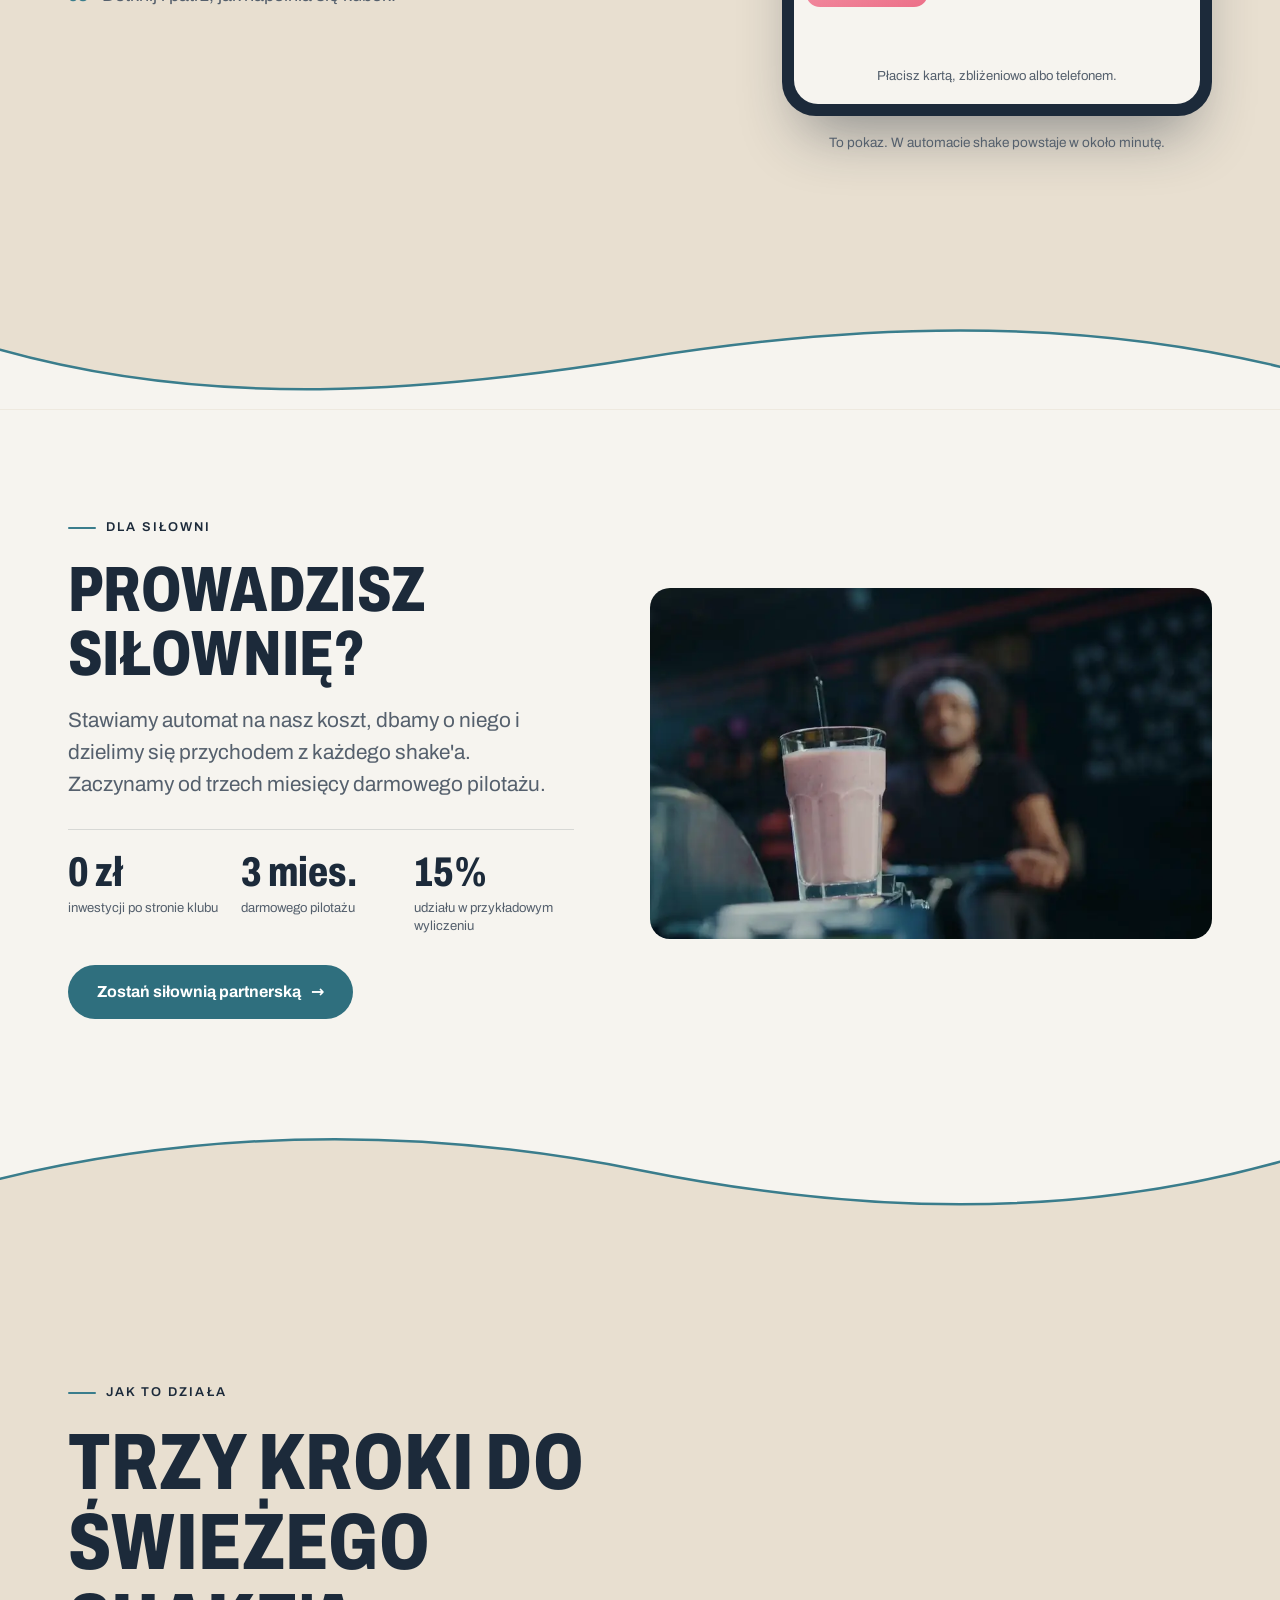
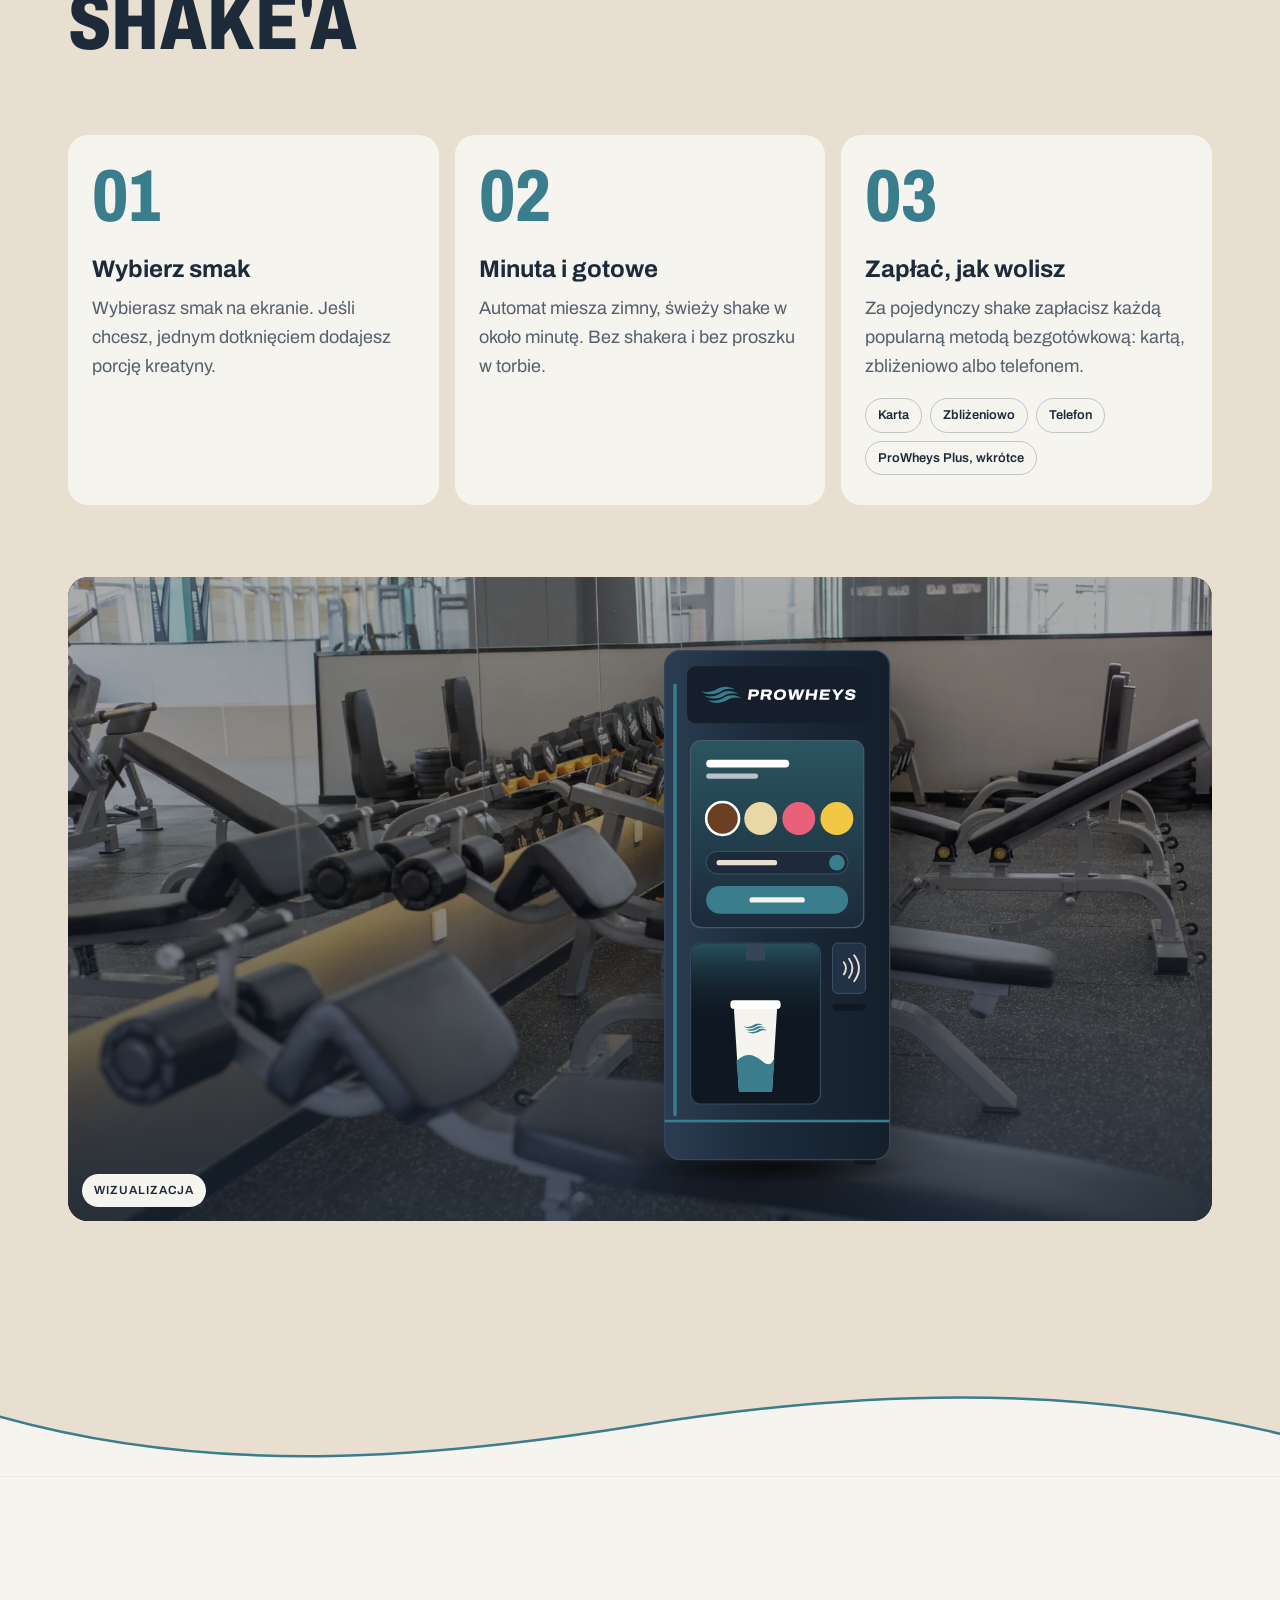
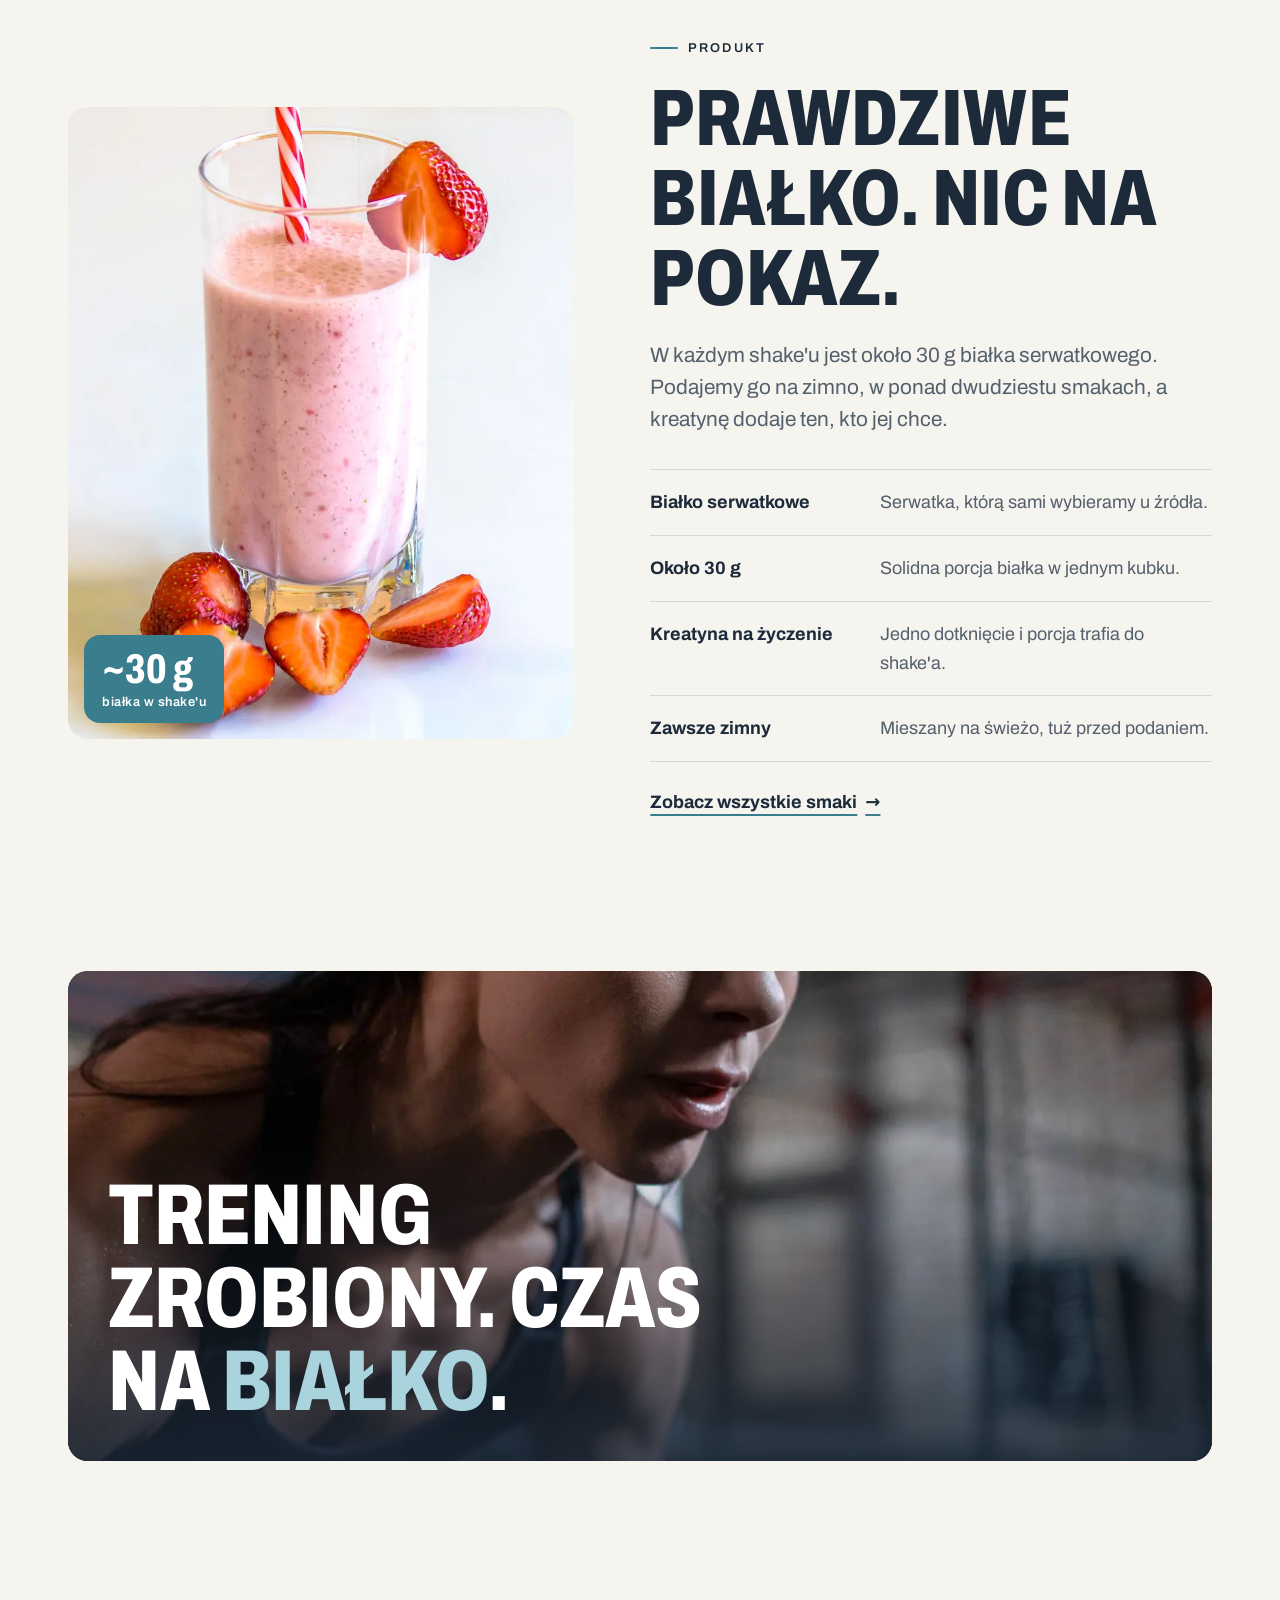
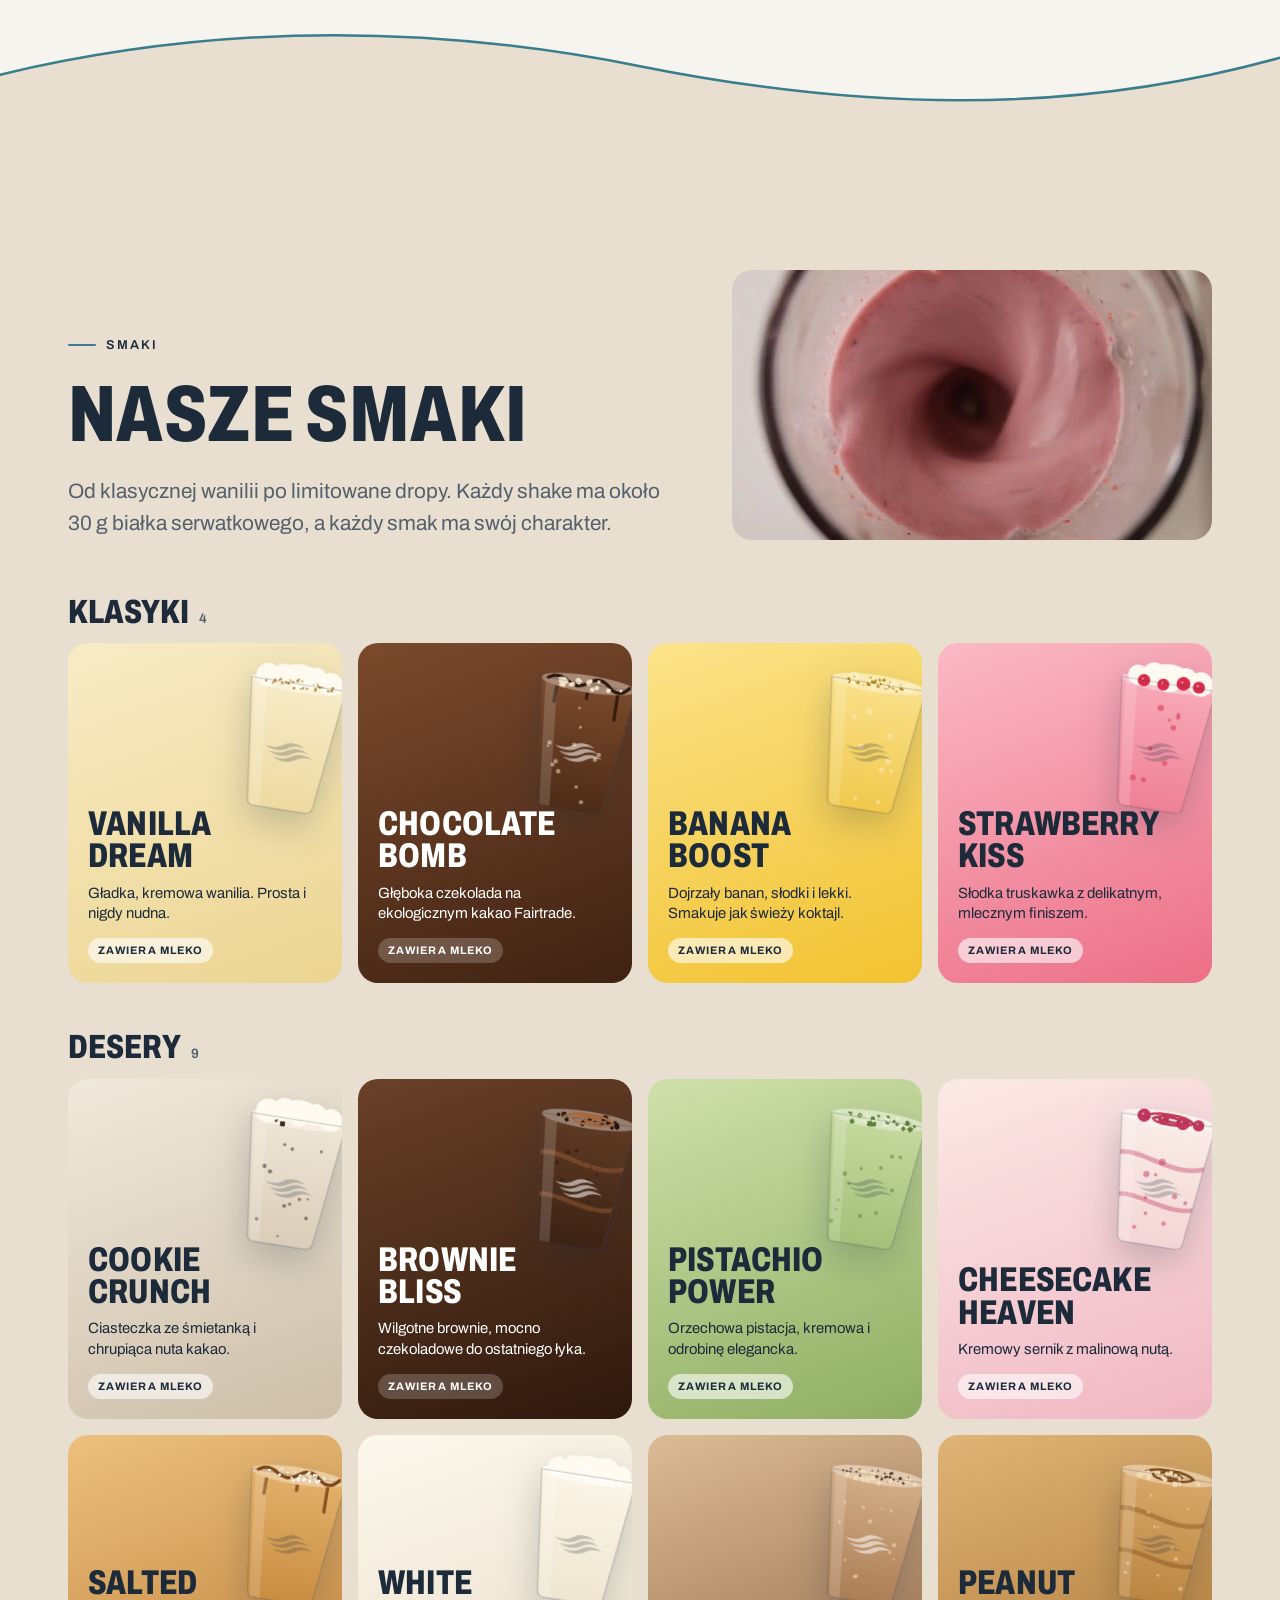
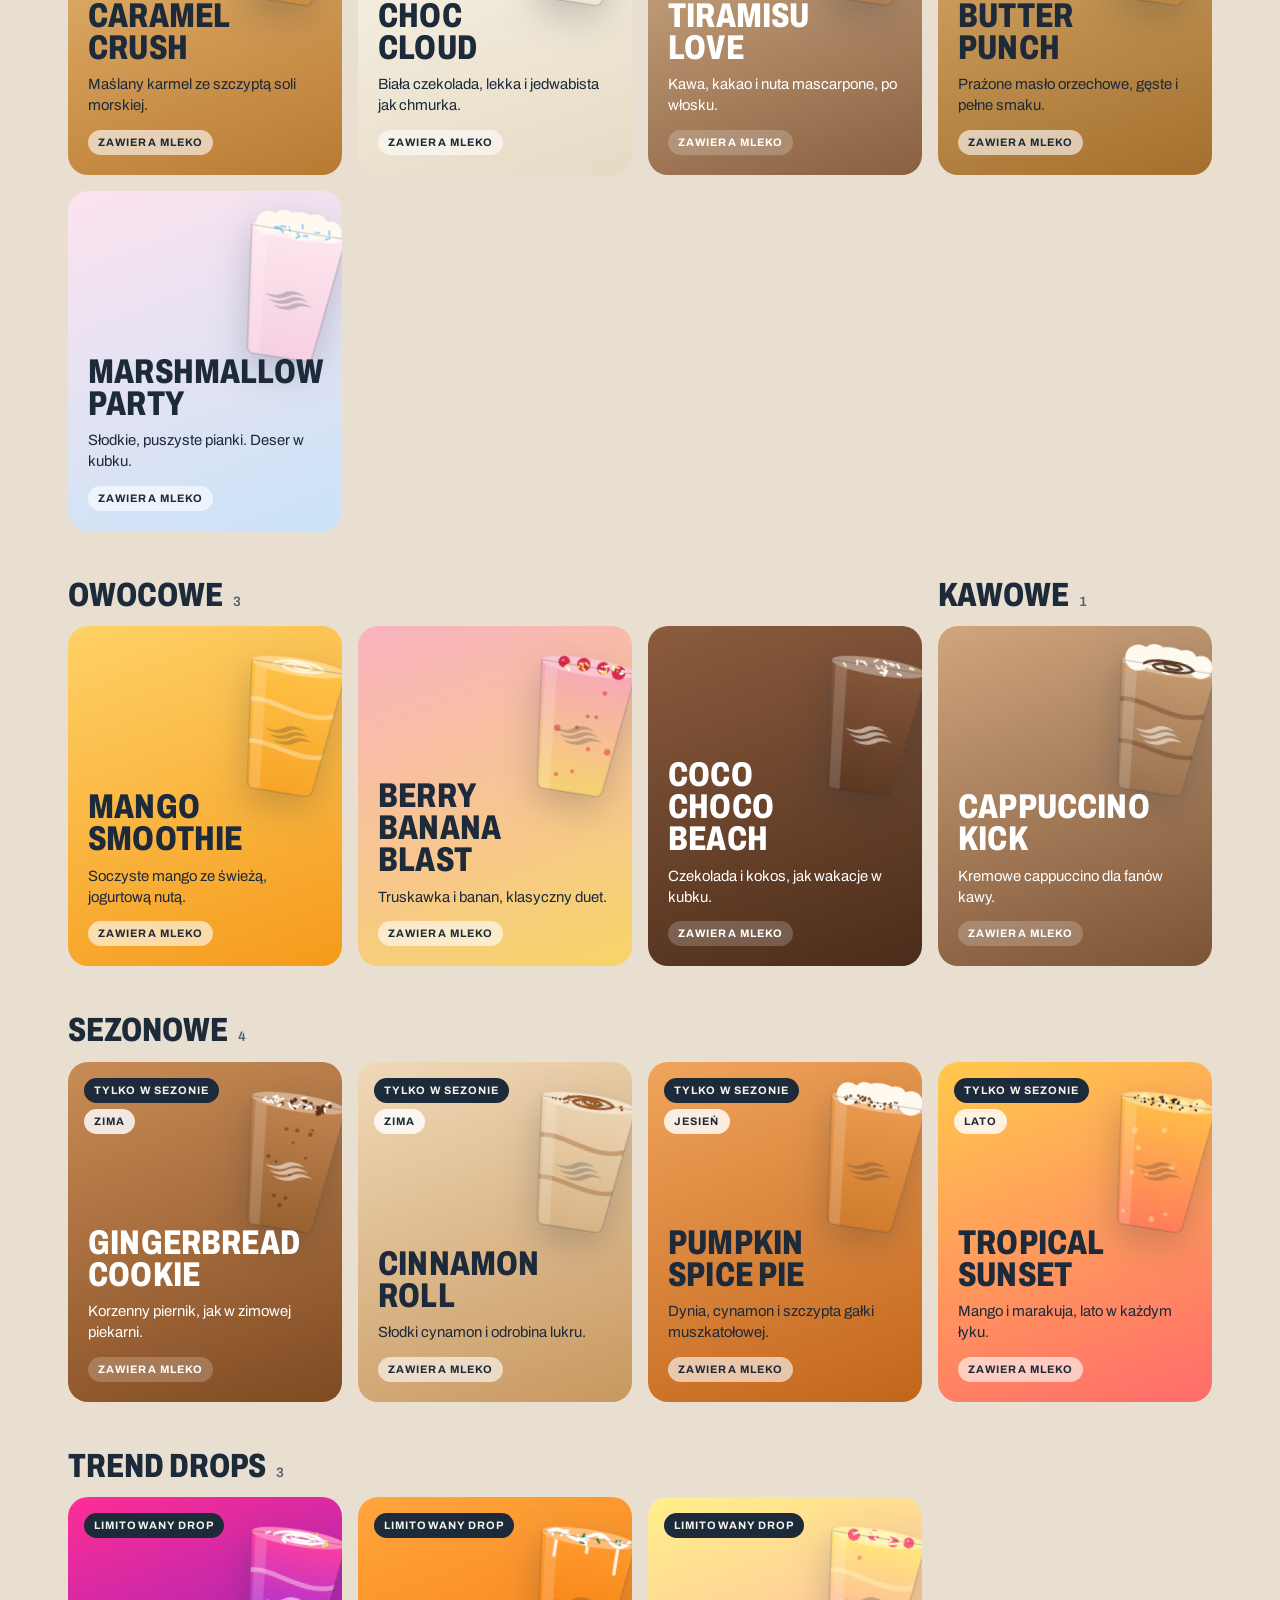
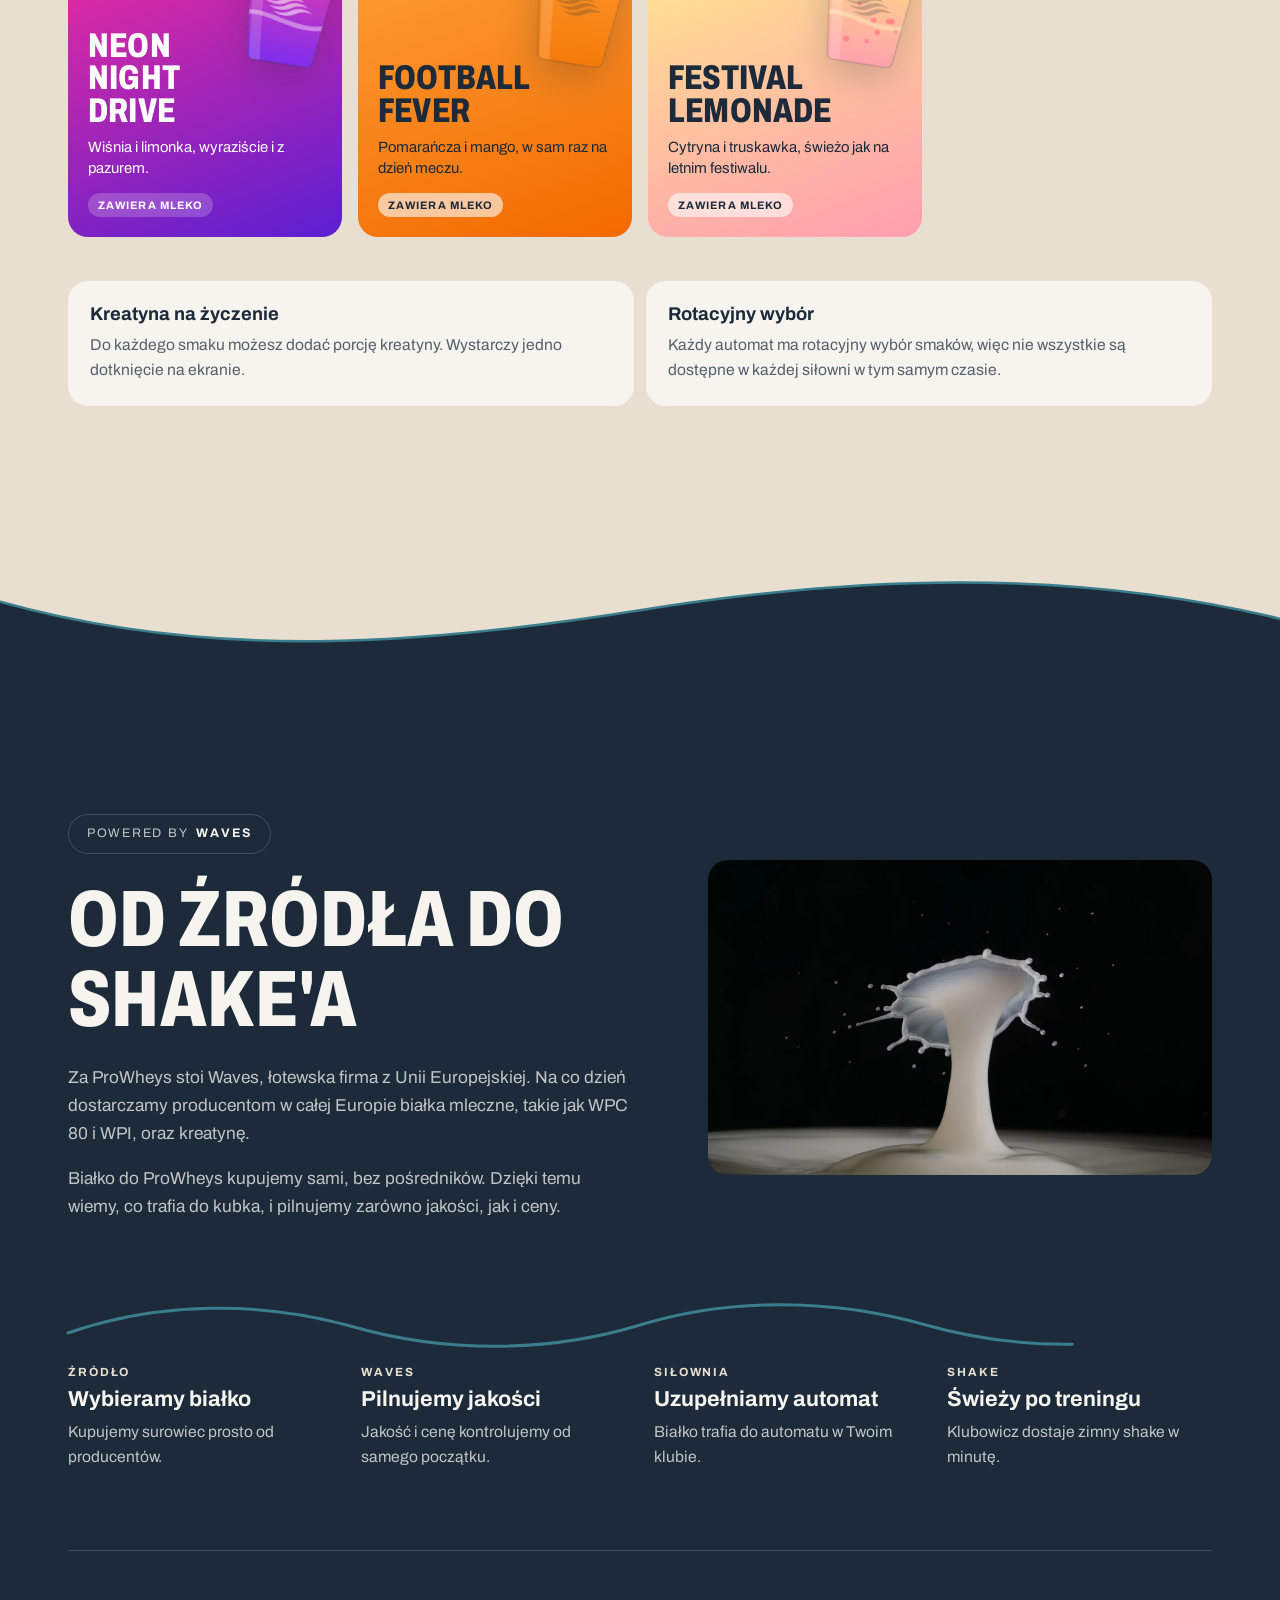
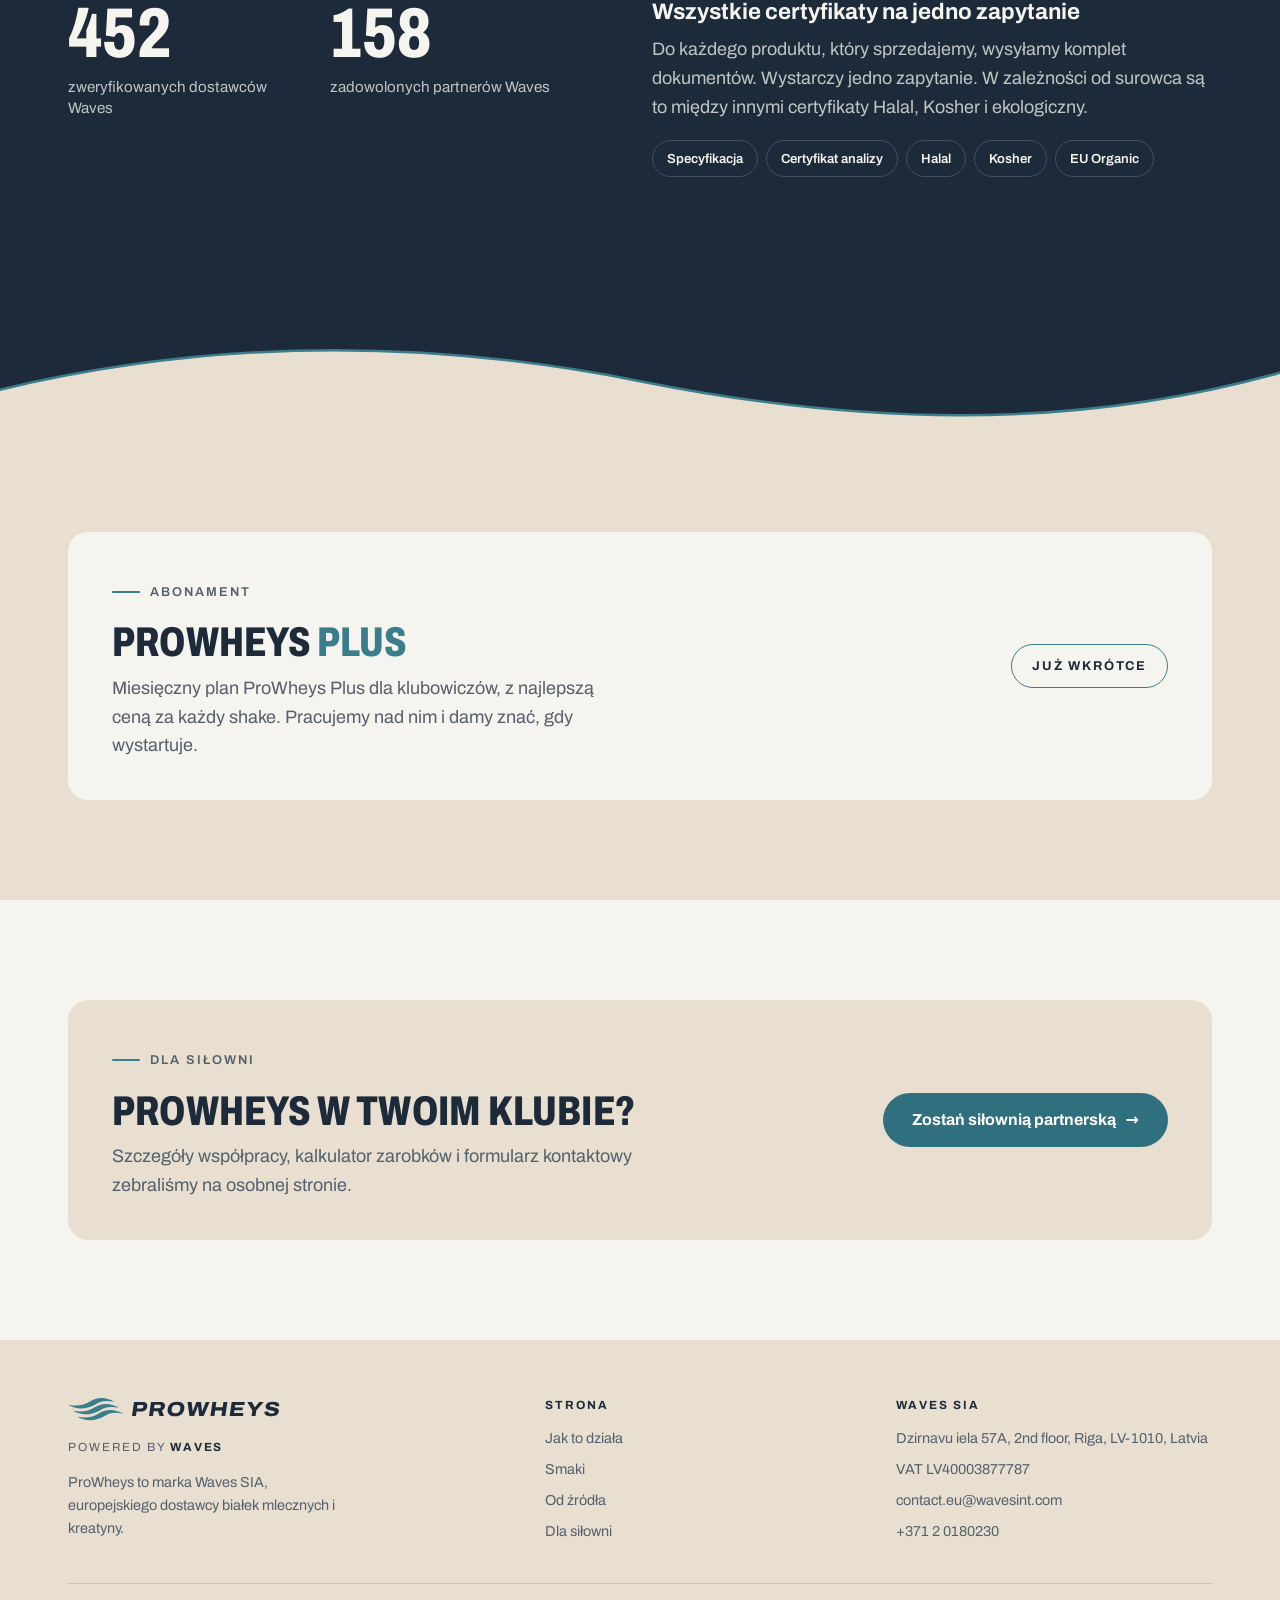
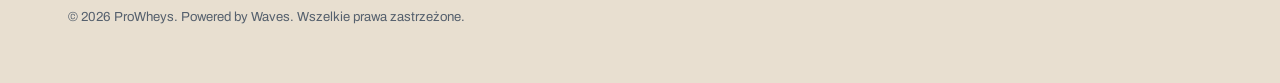
==== commit 988a1ad8: "feat: side dot menu on phones and demo right after the hero" ====
--- a/index.html
+++ b/index.html
@@ -27,8 +27,8 @@
     <a class="brand" href="#top" aria-label="ProWheys"><img src="assets/logo-dark.svg" alt="ProWheys" width="213" height="26"></a>
     <span class="powered">Powered by <strong>Waves</strong></span>
     <nav class="nav" aria-label="Główna nawigacja" data-i18n-attr="aria-label:nav.label">
+      <a href="#demo" data-i18n="nav.demo">Wypróbuj</a>
       <a href="#jak-to-dziala" data-i18n="nav.how">Jak to działa</a>
-      <a href="#demo" data-i18n="nav.demo">Wypróbuj</a>
       <a href="#smaki" data-i18n="nav.flavours">Smaki</a>
       <a href="#waves" data-i18n="nav.source">Od źródła</a>
     </nav>
@@ -39,6 +39,14 @@
     <a class="btn btn-primary btn-sm header-cta" href="partnership/" data-i18n="cta.partnerShort">Zostań partnerem</a>
   </div>
 </header>
+
+<!-- SIDE DOT MENU for phones and tablets: one dot per menu point, the same points as the header menu. -->
+<nav class="dotnav" aria-label="Menu sekcji" data-i18n-attr="aria-label:dotnav.label" data-dotnav>
+  <a href="#demo"><span class="dotnav-label" data-i18n="nav.demo">Wypróbuj</span><i aria-hidden="true"></i></a>
+  <a href="#jak-to-dziala"><span class="dotnav-label" data-i18n="nav.how">Jak to działa</span><i aria-hidden="true"></i></a>
+  <a href="#smaki"><span class="dotnav-label" data-i18n="nav.flavours">Smaki</span><i aria-hidden="true"></i></a>
+  <a href="#waves"><span class="dotnav-label" data-i18n="nav.source">Od źródła</span><i aria-hidden="true"></i></a>
+</nav>
 
 <main id="top">
 
@@ -90,8 +98,38 @@
     <svg viewBox="0 0 1440 120" preserveAspectRatio="none" aria-hidden="true"><path class="fill" d="M0 70 C240 10 480 10 720 60 S1200 120 1440 50 V120 H0 Z"/><path class="stroke" d="M0 70 C240 10 480 10 720 60 S1200 120 1440 50"/></svg>
   </div>
 
-  <!-- FOR GYM OWNERS, near the top. The full offer lives in partnership/index.html -->
-  <section class="section section--sand section--tight partner-band" id="dla-silowni">
+  <!-- TRY IT YOURSELF: the machine screen. It is drawn by js/demo.js from the flavours in js/flavours.js -->
+  <section class="section section--sand" id="demo">
+    <div class="container demo-grid">
+      <div class="demo-copy">
+        <p class="eyebrow reveal" data-i18n="demo.eyebrow">Ekran automatu</p>
+        <h2 class="reveal" style="--i:1" data-i18n="demo.title">Wypróbuj sam</h2>
+        <p class="lead reveal" style="--i:2" data-i18n="demo.lead">Tak wygląda ekran ProWheys. Wybierz smak, zdecyduj, czy na wodzie, czy na mleku, i zobacz, jak powstaje Twój shake.</p>
+        <ol class="demo-steps reveal" style="--i:3">
+          <li data-i18n="demo.s1">Wybierz smak na ekranie.</li>
+          <li data-i18n="demo.s2">Zdecyduj: woda czy mleko. Kreatyna, jeśli chcesz.</li>
+          <li data-i18n="demo.s3">Dotknij i patrz, jak napełnia się kubek.</li>
+        </ol>
+      </div>
+      <div class="kiosk reveal" data-demo>
+        <div class="kiosk-frame">
+          <div class="kiosk-bar">
+            <img src="assets/logo.svg" alt="ProWheys" width="123" height="15" loading="lazy">
+            <ol class="kiosk-dots" aria-hidden="true"><li></li><li></li><li></li><li></li></ol>
+          </div>
+          <div class="kiosk-screen" role="group"><noscript>Ten pokaz działa po włączeniu JavaScript.</noscript></div>
+        </div>
+        <p class="kiosk-caption" data-i18n="demo.caption">To pokaz. W automacie shake powstaje w około minutę.</p>
+      </div>
+    </div>
+  </section>
+
+  <div class="divider" style="--from:#e8dfd0;--to:#f6f4ef">
+    <svg viewBox="0 0 1440 120" preserveAspectRatio="none" aria-hidden="true"><path class="fill" d="M0 50 C240 120 480 100 720 60 S1200 10 1440 70 V120 H0 Z"/><path class="stroke" d="M0 50 C240 120 480 100 720 60 S1200 10 1440 70"/></svg>
+  </div>
+
+  <!-- FOR GYM OWNERS, right after the demo. The full offer lives in partnership/index.html -->
+  <section class="section section--tight partner-band" id="dla-silowni">
     <div class="container split split--band">
       <div>
         <p class="eyebrow reveal" data-i18n="teaser.eyebrow">Dla siłowni</p>
@@ -115,12 +153,12 @@
     </div>
   </section>
 
-  <div class="divider" style="--from:#e8dfd0;--to:#f6f4ef">
-    <svg viewBox="0 0 1440 120" preserveAspectRatio="none" aria-hidden="true"><path class="fill" d="M0 50 C240 120 480 100 720 60 S1200 10 1440 70 V120 H0 Z"/><path class="stroke" d="M0 50 C240 120 480 100 720 60 S1200 10 1440 70"/></svg>
+  <div class="divider" style="--from:#f6f4ef;--to:#e8dfd0">
+    <svg viewBox="0 0 1440 120" preserveAspectRatio="none" aria-hidden="true"><path class="fill" d="M0 70 C240 10 480 10 720 60 S1200 120 1440 50 V120 H0 Z"/><path class="stroke" d="M0 70 C240 10 480 10 720 60 S1200 120 1440 50"/></svg>
   </div>
 
   <!-- HOW IT WORKS -->
-  <section class="section" id="jak-to-dziala">
+  <section class="section section--sand" id="jak-to-dziala">
     <div class="container">
       <div class="section-head">
         <p class="eyebrow reveal" data-i18n="how.eyebrow">Jak to działa</p>
@@ -159,36 +197,6 @@
     </div>
   </section>
 
-  <div class="divider" style="--from:#f6f4ef;--to:#e8dfd0">
-    <svg viewBox="0 0 1440 120" preserveAspectRatio="none" aria-hidden="true"><path class="fill" d="M0 70 C240 10 480 10 720 60 S1200 120 1440 50 V120 H0 Z"/><path class="stroke" d="M0 70 C240 10 480 10 720 60 S1200 120 1440 50"/></svg>
-  </div>
-
-  <!-- TRY IT YOURSELF: the machine screen. It is drawn by js/demo.js from the flavours in js/flavours.js -->
-  <section class="section section--sand" id="demo">
-    <div class="container demo-grid">
-      <div class="demo-copy">
-        <p class="eyebrow reveal" data-i18n="demo.eyebrow">Ekran automatu</p>
-        <h2 class="reveal" style="--i:1" data-i18n="demo.title">Wypróbuj sam</h2>
-        <p class="lead reveal" style="--i:2" data-i18n="demo.lead">Tak wygląda ekran ProWheys. Wybierz smak, zdecyduj, czy na wodzie, czy na mleku, i zobacz, jak powstaje Twój shake.</p>
-        <ol class="demo-steps reveal" style="--i:3">
-          <li data-i18n="demo.s1">Wybierz smak na ekranie.</li>
-          <li data-i18n="demo.s2">Zdecyduj: woda czy mleko. Kreatyna, jeśli chcesz.</li>
-          <li data-i18n="demo.s3">Dotknij i patrz, jak napełnia się kubek.</li>
-        </ol>
-      </div>
-      <div class="kiosk reveal" data-demo>
-        <div class="kiosk-frame">
-          <div class="kiosk-bar">
-            <img src="assets/logo.svg" alt="ProWheys" width="123" height="15" loading="lazy">
-            <ol class="kiosk-dots" aria-hidden="true"><li></li><li></li><li></li><li></li></ol>
-          </div>
-          <div class="kiosk-screen" role="group"><noscript>Ten pokaz działa po włączeniu JavaScript.</noscript></div>
-        </div>
-        <p class="kiosk-caption" data-i18n="demo.caption">To pokaz. W automacie shake powstaje w około minutę.</p>
-      </div>
-    </div>
-  </section>
-
   <div class="divider" style="--from:#e8dfd0;--to:#f6f4ef">
     <svg viewBox="0 0 1440 120" preserveAspectRatio="none" aria-hidden="true"><path class="fill" d="M0 50 C240 120 480 100 720 60 S1200 10 1440 70 V120 H0 Z"/><path class="stroke" d="M0 50 C240 120 480 100 720 60 S1200 10 1440 70"/></svg>
   </div>
@@ -368,6 +376,7 @@
 
 <script src="js/i18n-en.js" defer></script>
 <script src="js/main.js" defer></script>
+<script src="js/dotnav.js" defer></script>
 <script src="js/flavours.js" defer></script>
 <script src="js/demo.js" defer></script>
 </body>
--- a/css/styles.css
+++ b/css/styles.css
@@ -188,6 +188,7 @@
 /* Steps: how it works */
 .steps { display: grid; gap: 16px; counter-reset: step; }
 .step { position: relative; background: var(--sand); border-radius: var(--radius); padding: 28px 24px 30px; overflow: hidden; }
+.section--sand .step { background: var(--paper); }
 .step .step-num { font-stretch: 75%; font-weight: 800; font-size: 4.6rem; line-height: 0.9; color: var(--teal); margin-bottom: 26px; }
 .step h3 { margin-bottom: 10px; font-size: 1.5rem; }
 .step p { color: var(--muted); }
@@ -367,6 +368,29 @@
 .site-footer a { text-decoration: none; }
 .site-footer a:hover { color: var(--navy); }
 .footer-bottom { margin-top: 40px; padding-top: 22px; border-top: 1px solid var(--line); font-size: 0.82rem; }
+
+/* Side dot menu (phones and tablets, where the header menu is hidden).
+   One dot per menu point. A tap on the dots shows the names, a second tap goes to the section. */
+.dotnav { display: none; }
+.js .dotnav {
+  position: fixed; z-index: 45; top: 50%; right: max(3px, env(safe-area-inset-right)); transform: translateY(-50%);
+  display: flex; flex-direction: column; padding: 6px 0;
+  background: rgba(246, 244, 239, 0.9); border: 1px solid var(--line); border-radius: 999px;
+  box-shadow: 0 6px 18px rgba(28, 42, 58, 0.12); -webkit-backdrop-filter: blur(8px); backdrop-filter: blur(8px);
+}
+.dotnav a { position: relative; display: flex; align-items: center; justify-content: center; width: 20px; height: 32px; text-decoration: none; -webkit-tap-highlight-color: transparent; }
+.dotnav a:focus-visible { outline: 2px solid var(--teal-dark); outline-offset: -2px; border-radius: 999px; }
+.dotnav i { width: 7px; height: 7px; border-radius: 50%; background: var(--navy); opacity: 0.3; transition: transform 0.3s var(--ease), opacity 0.3s, background-color 0.3s; }
+.dotnav a.is-active i { background: var(--teal-dark); opacity: 1; transform: scale(1.45); }
+.dotnav-label {
+  position: absolute; top: 50%; right: 27px; transform: translate(8px, -50%);
+  padding: 7px 12px; border-radius: 999px; background: var(--navy); color: var(--paper);
+  font-size: 0.8rem; font-weight: 600; line-height: 1.2; white-space: nowrap; box-shadow: 0 6px 16px rgba(28, 42, 58, 0.22);
+  opacity: 0; pointer-events: none; transition: opacity 0.25s, transform 0.25s var(--ease);
+}
+.dotnav.is-open .dotnav-label, .dotnav a.is-hint .dotnav-label { opacity: 1; transform: translate(0, -50%); }
+.dotnav.is-open .dotnav-label { pointer-events: auto; }
+.dotnav.is-open a.is-active .dotnav-label { background: var(--teal-dark); }
 
 /* Sticky phone call to action */
 .sticky-cta {
@@ -434,6 +458,7 @@
   .lang { margin-left: 0; }
   .header-cta { display: inline-flex; }
   .sticky-cta { display: none; }
+  .js .dotnav { display: none; }
   .hero { display: block; min-height: min(100vh, 860px); }
   .hero h1 { font-size: clamp(3.4rem, min(7.2vw, 11vh), 7rem); }
   .hero-inner { padding-top: calc(var(--header-h) + 56px); padding-bottom: 72px; }
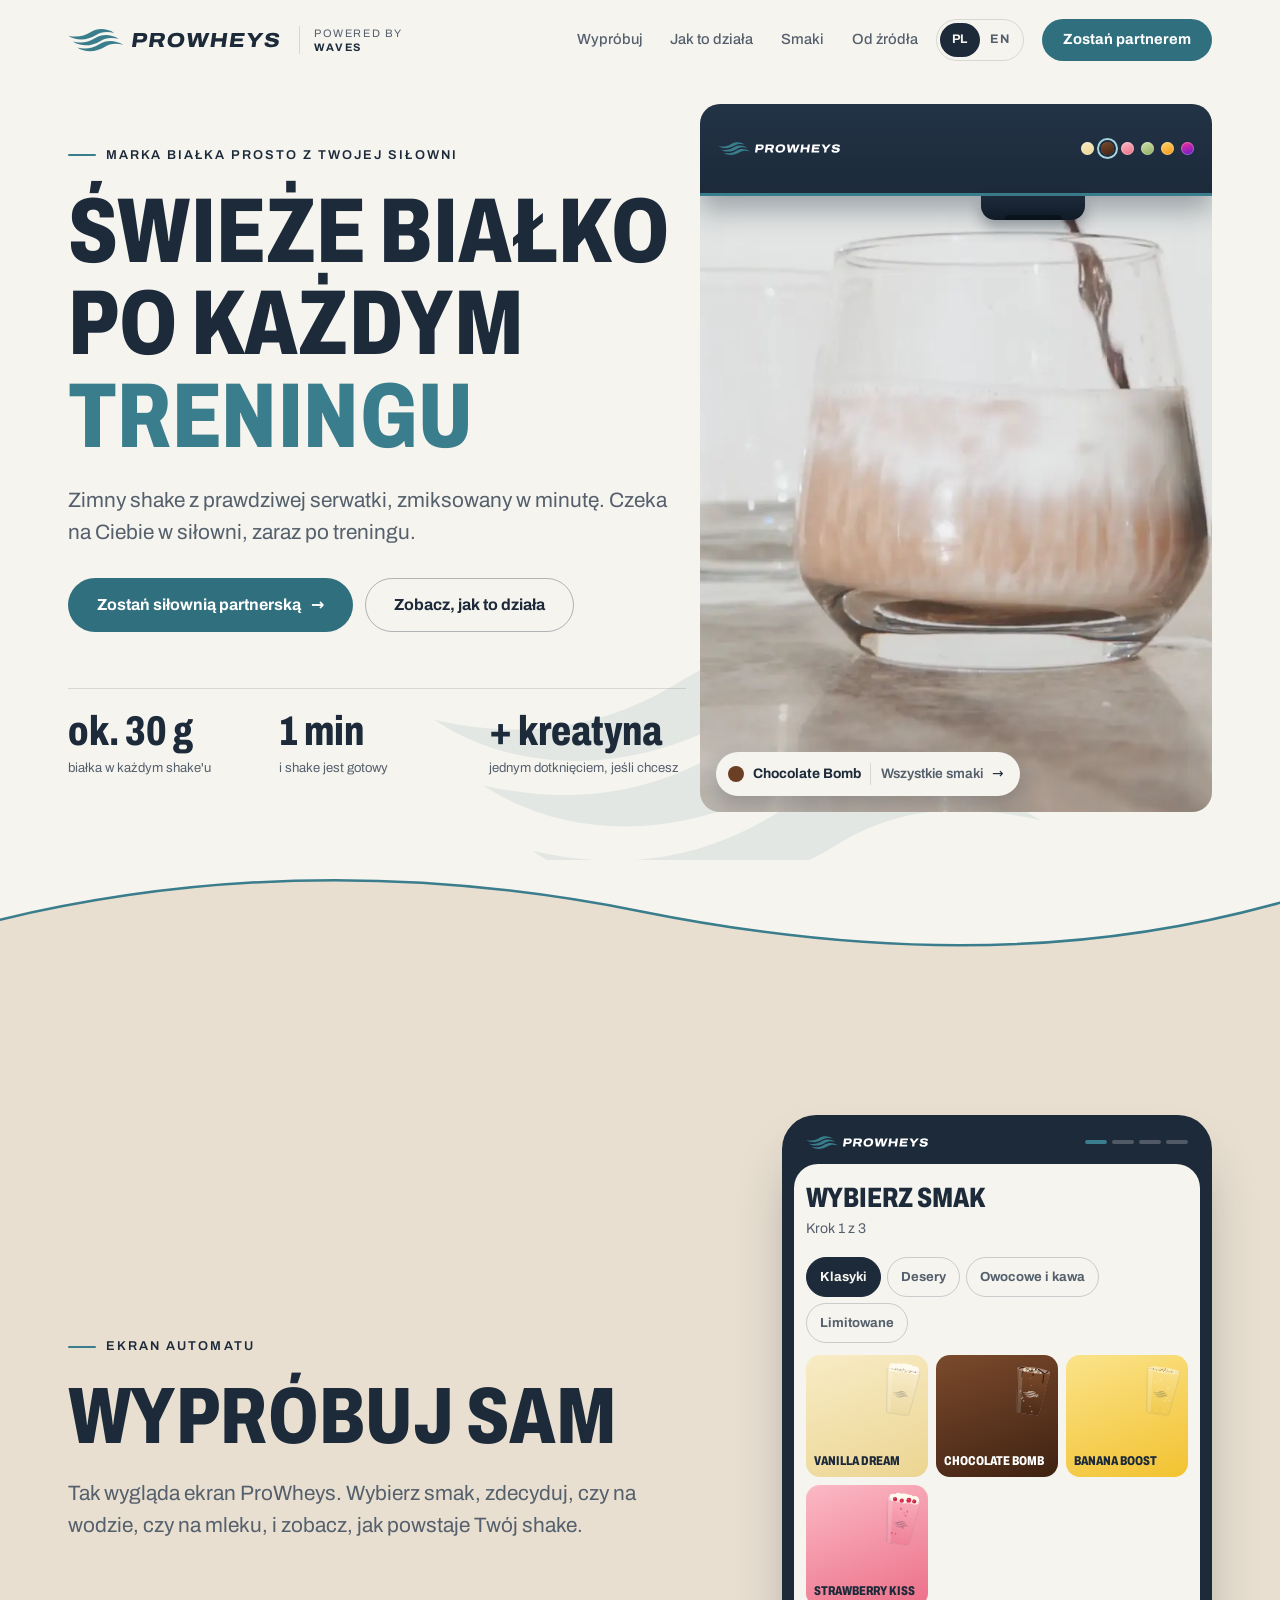
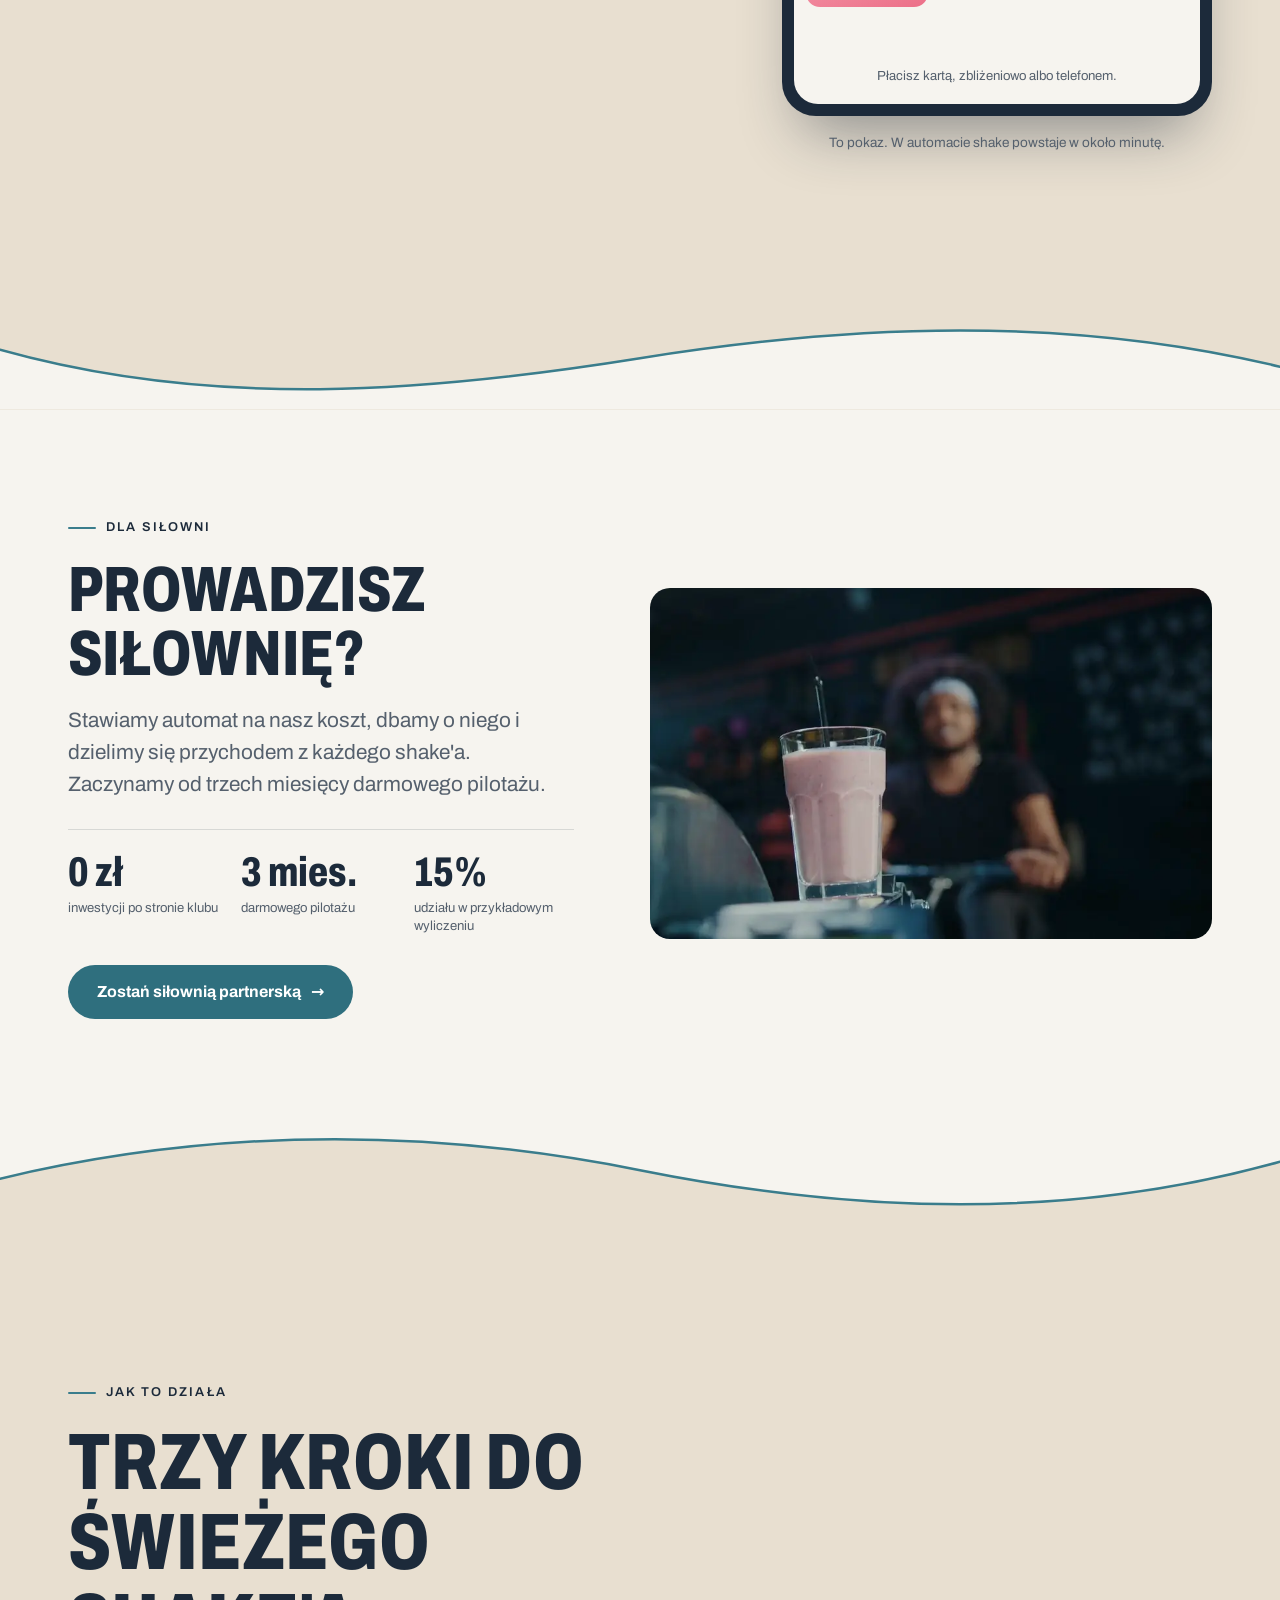
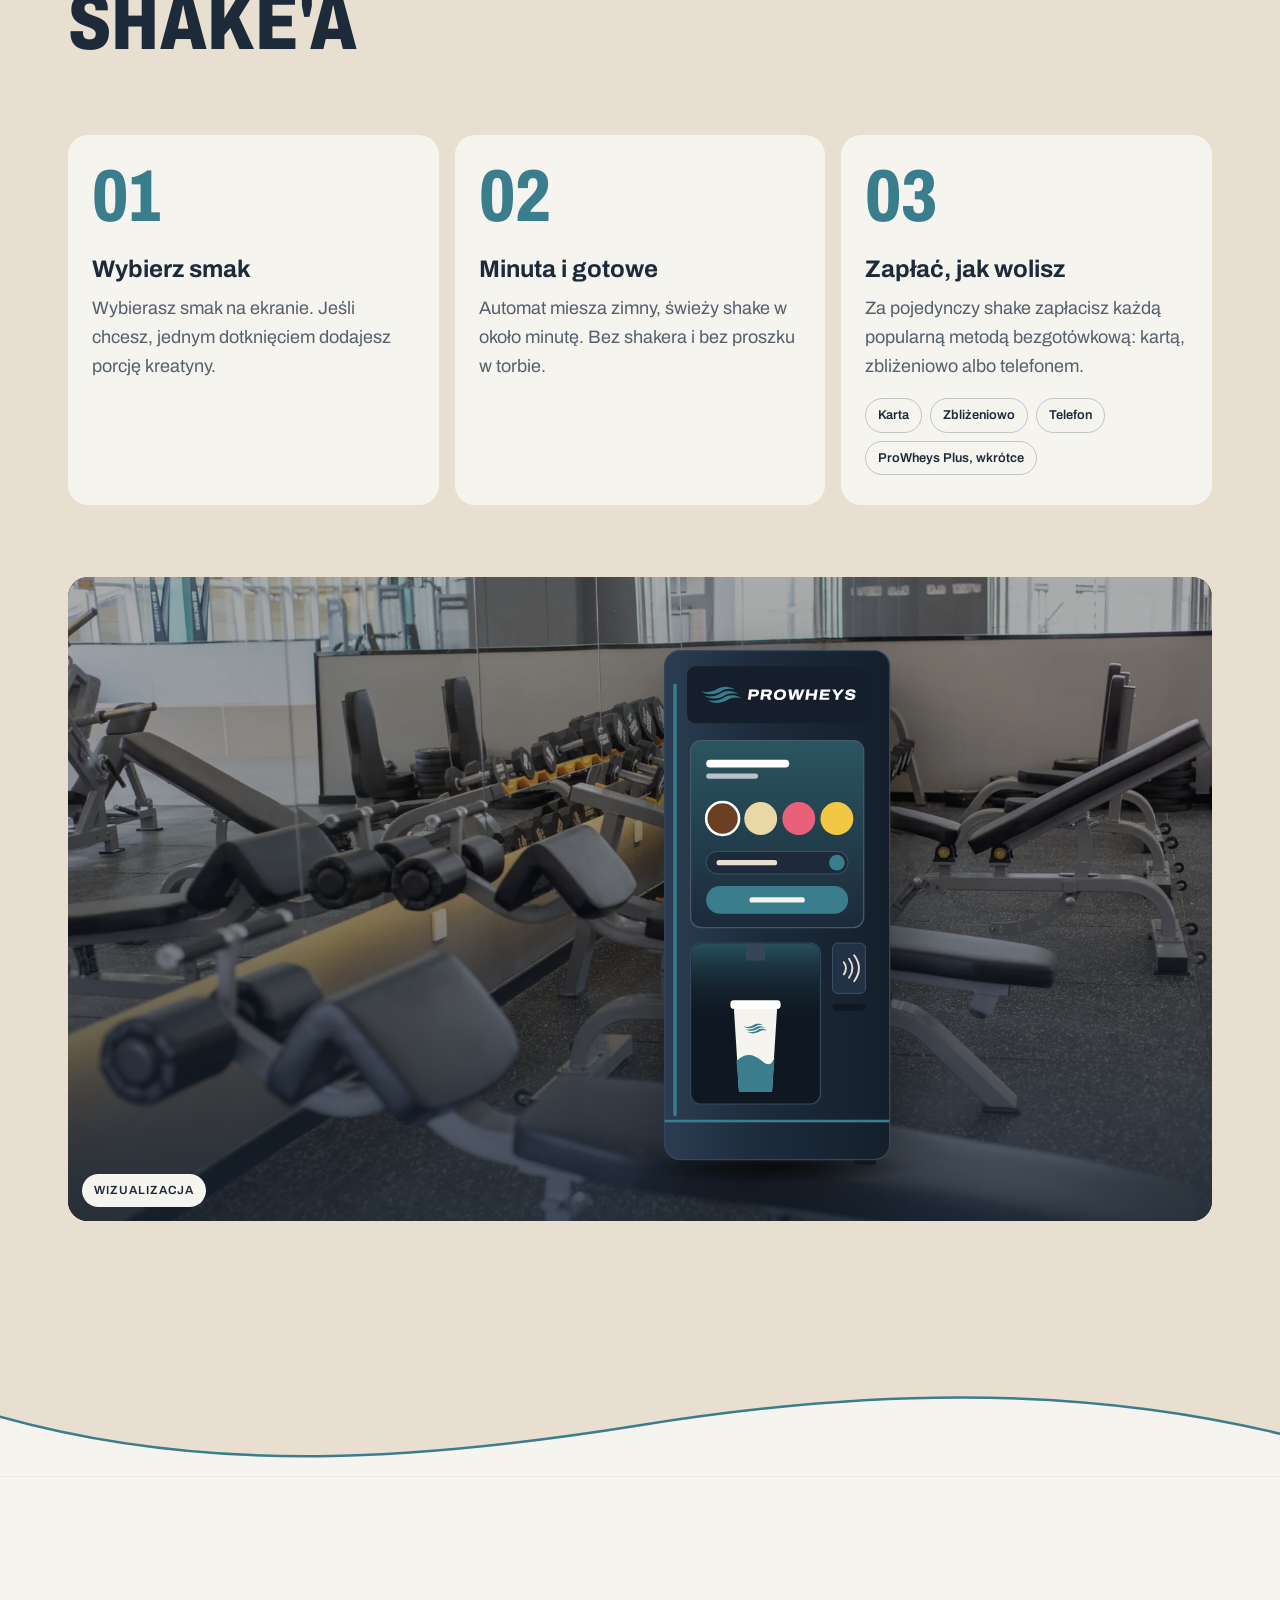
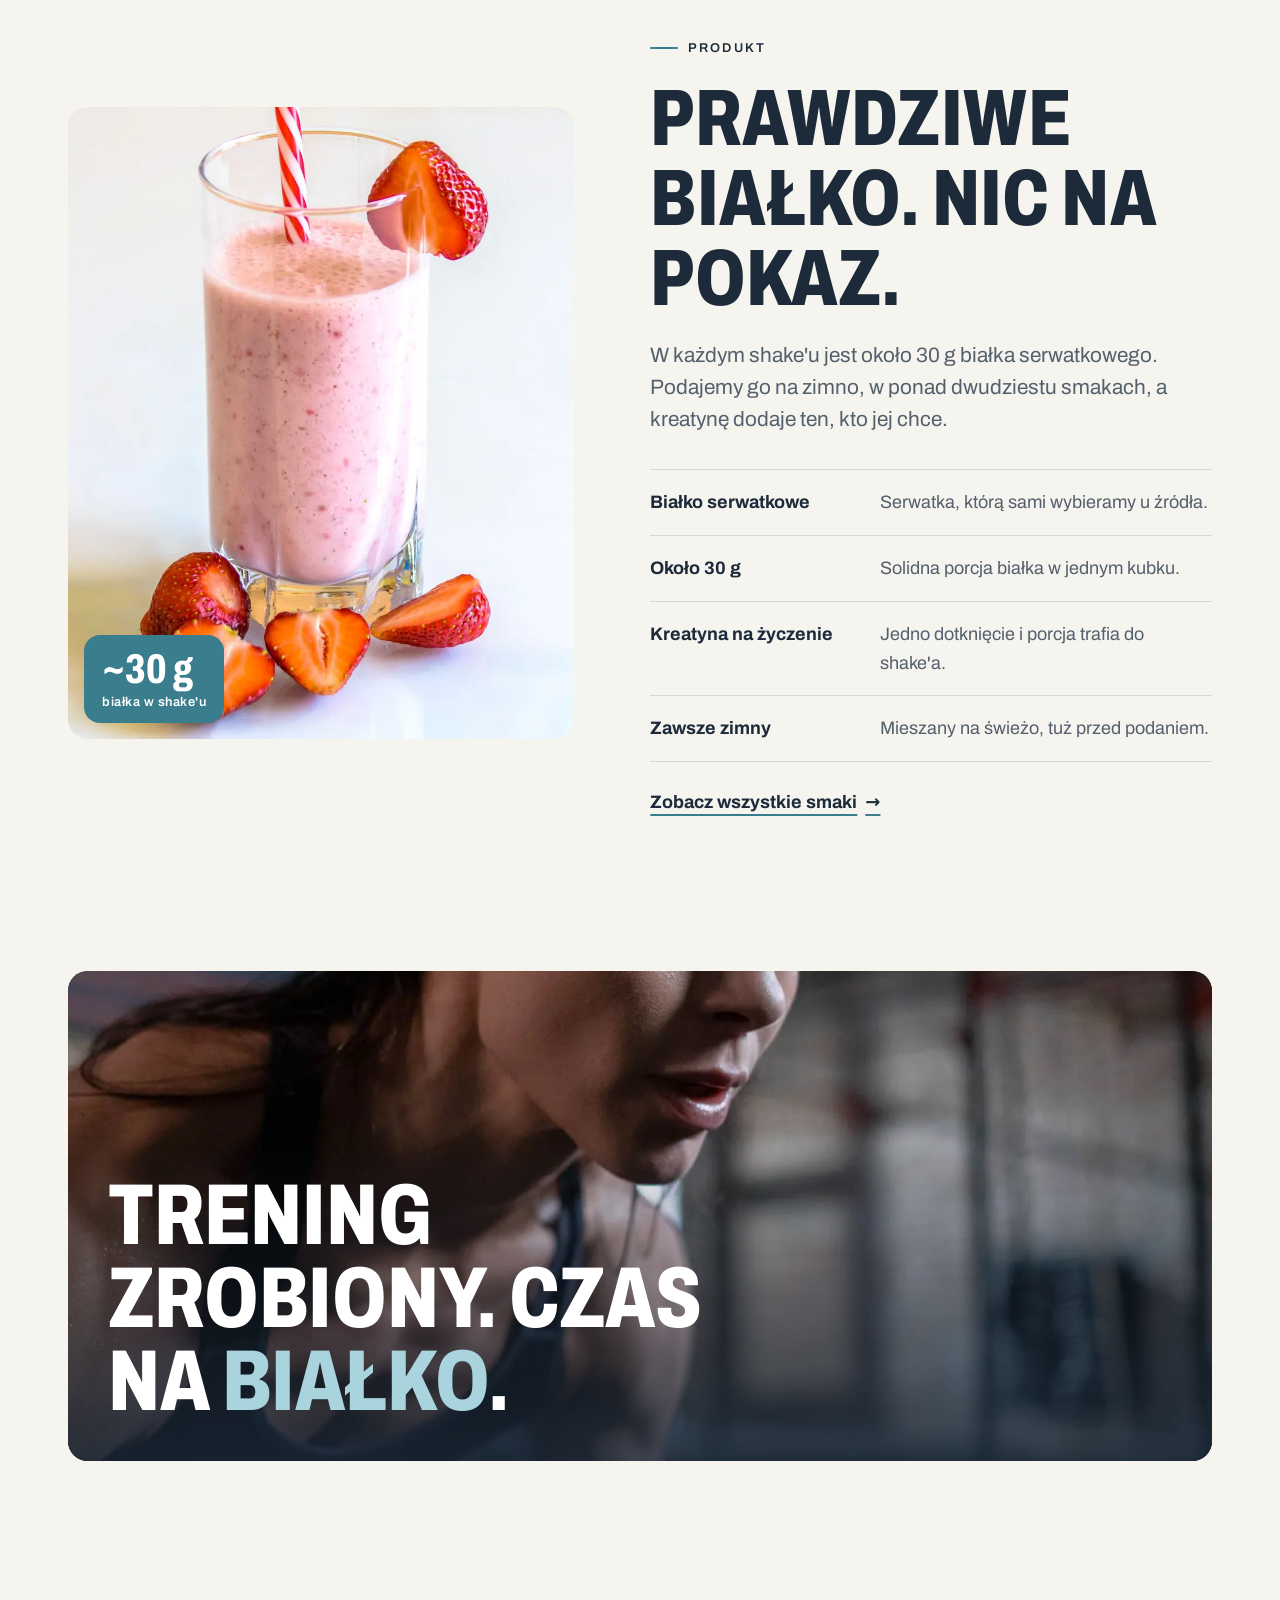
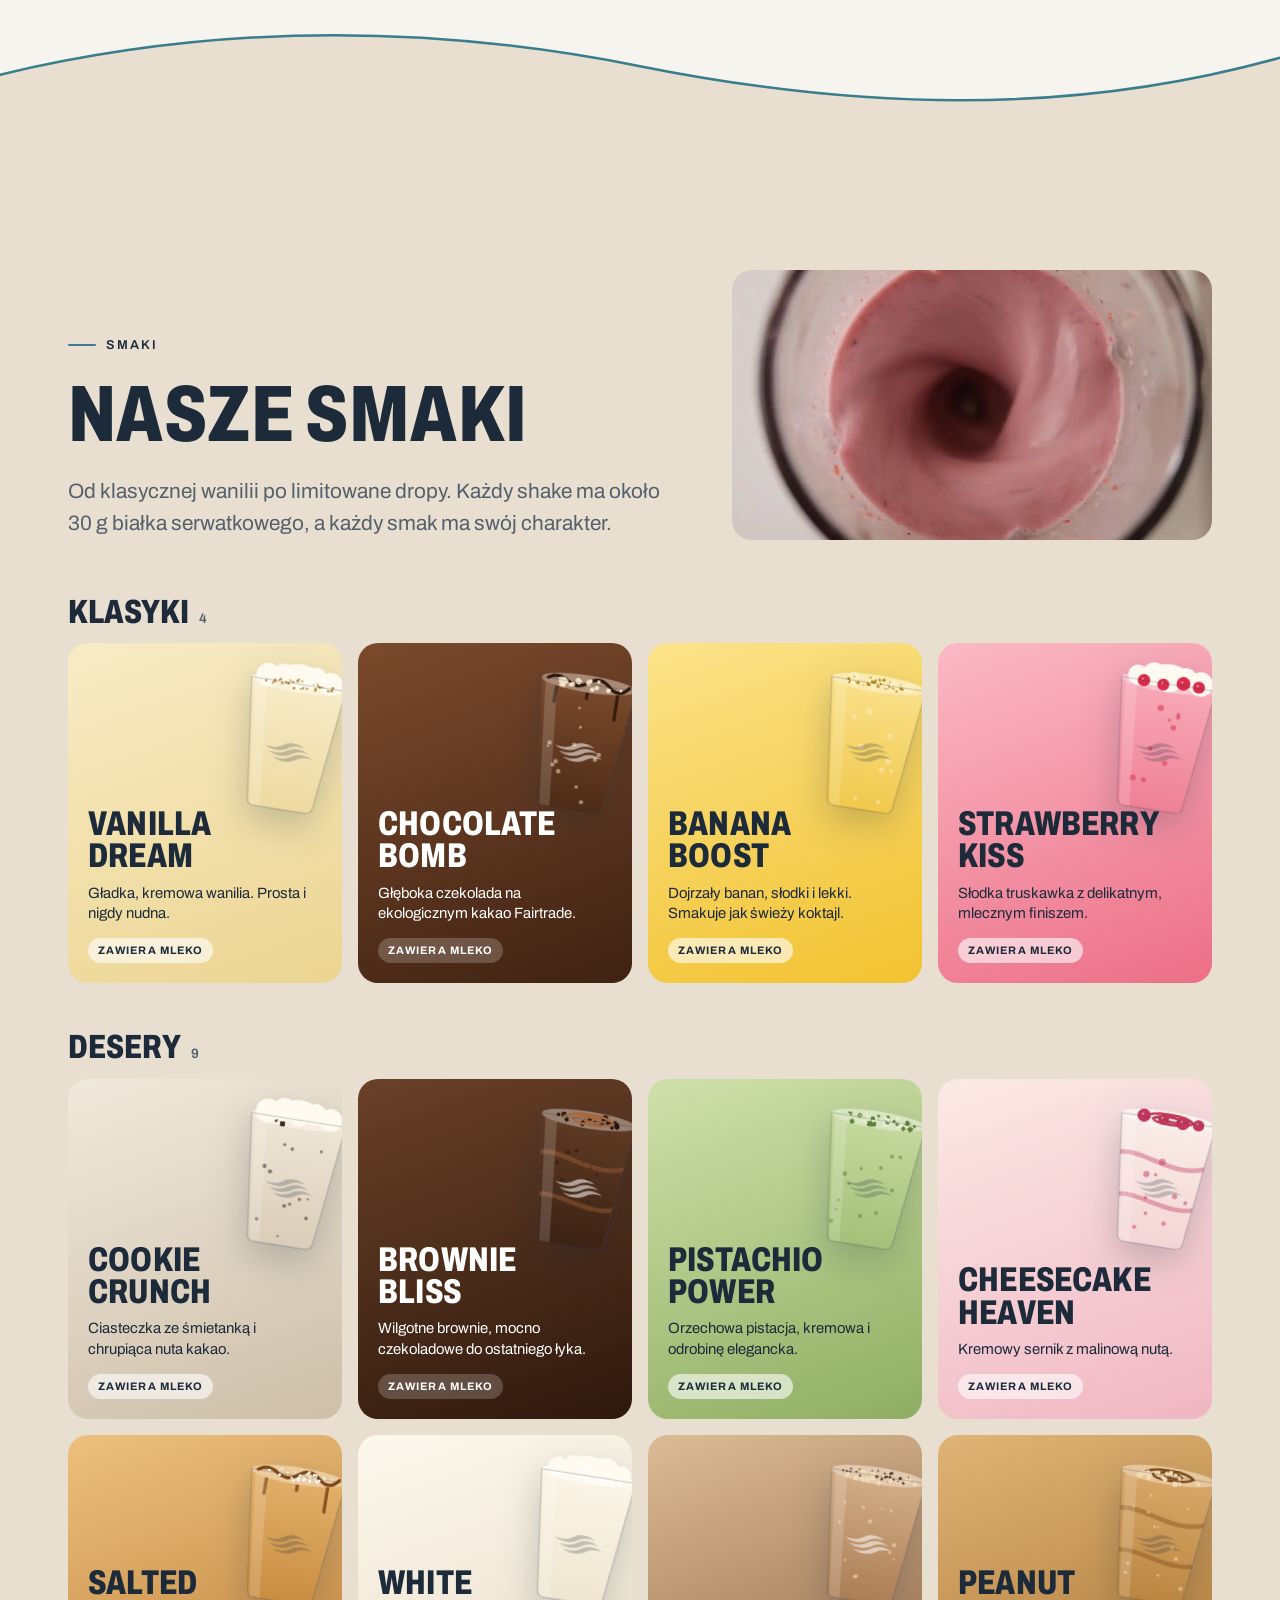
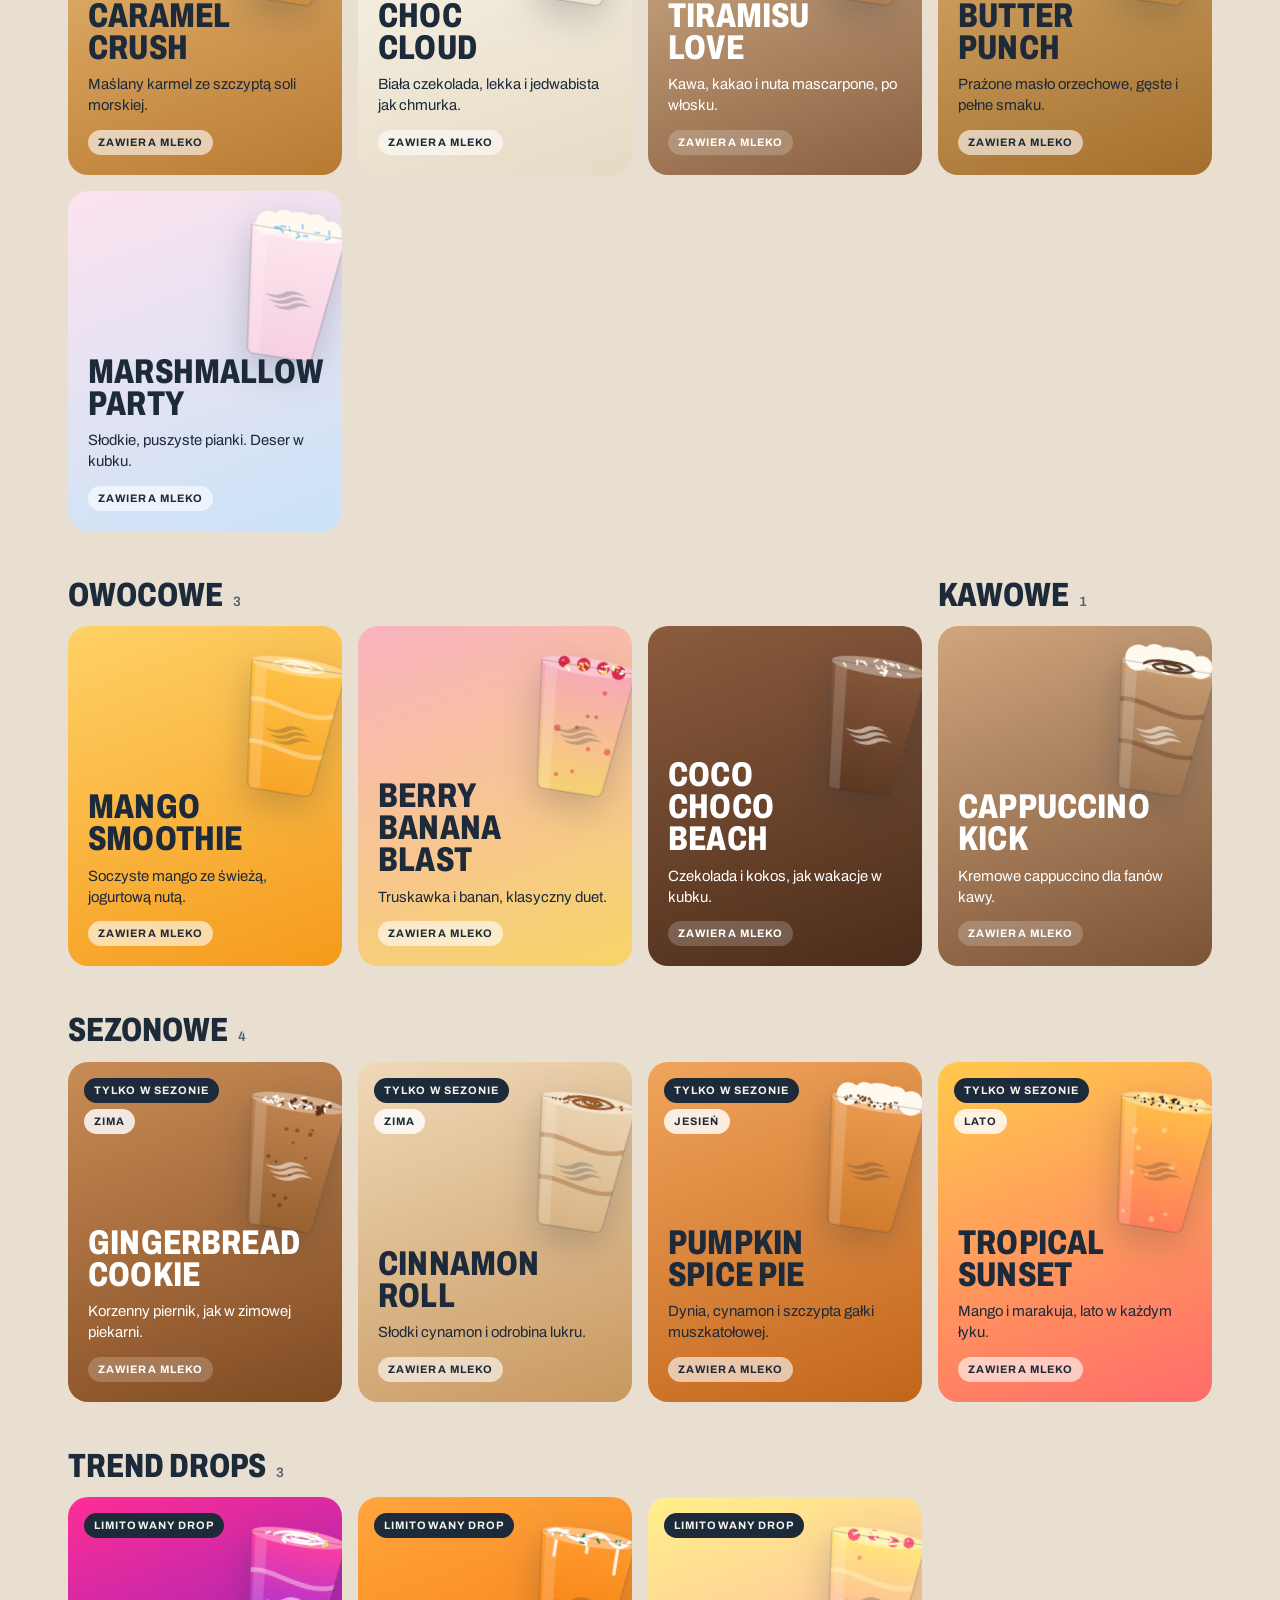
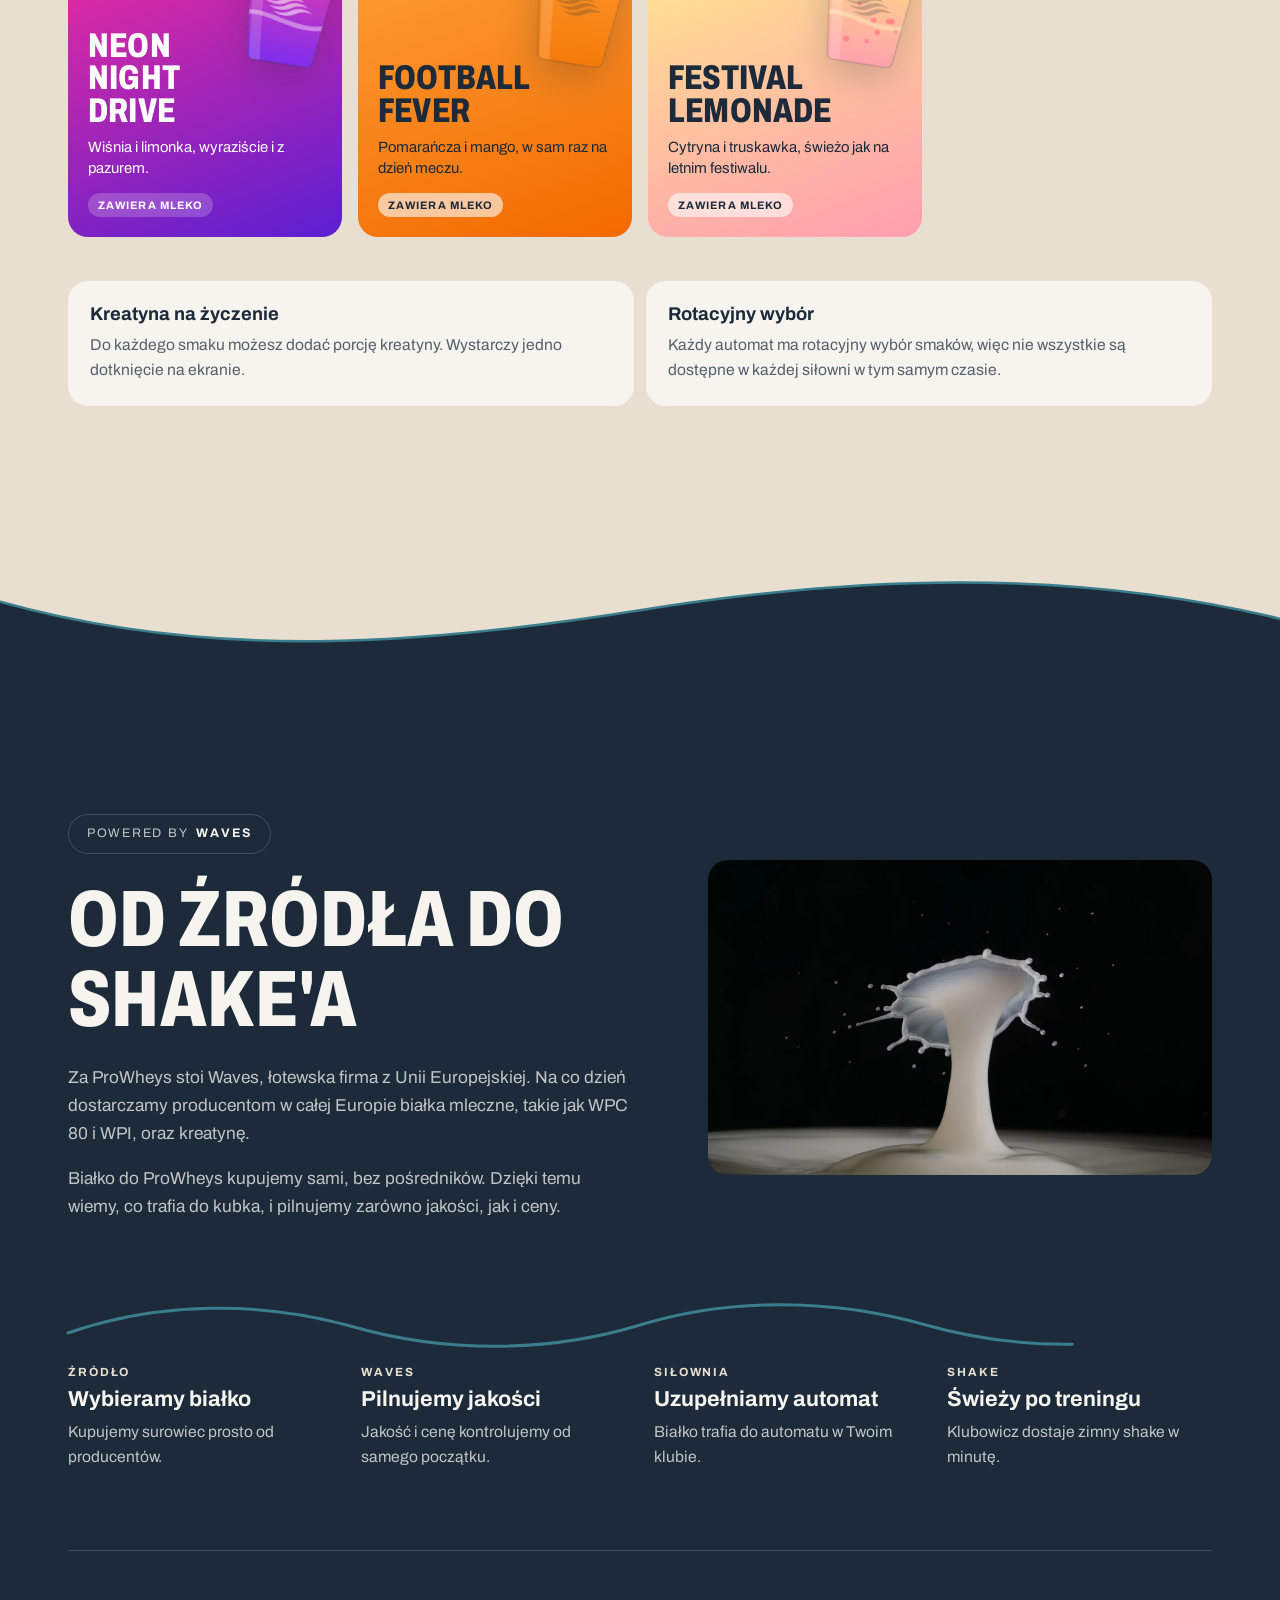
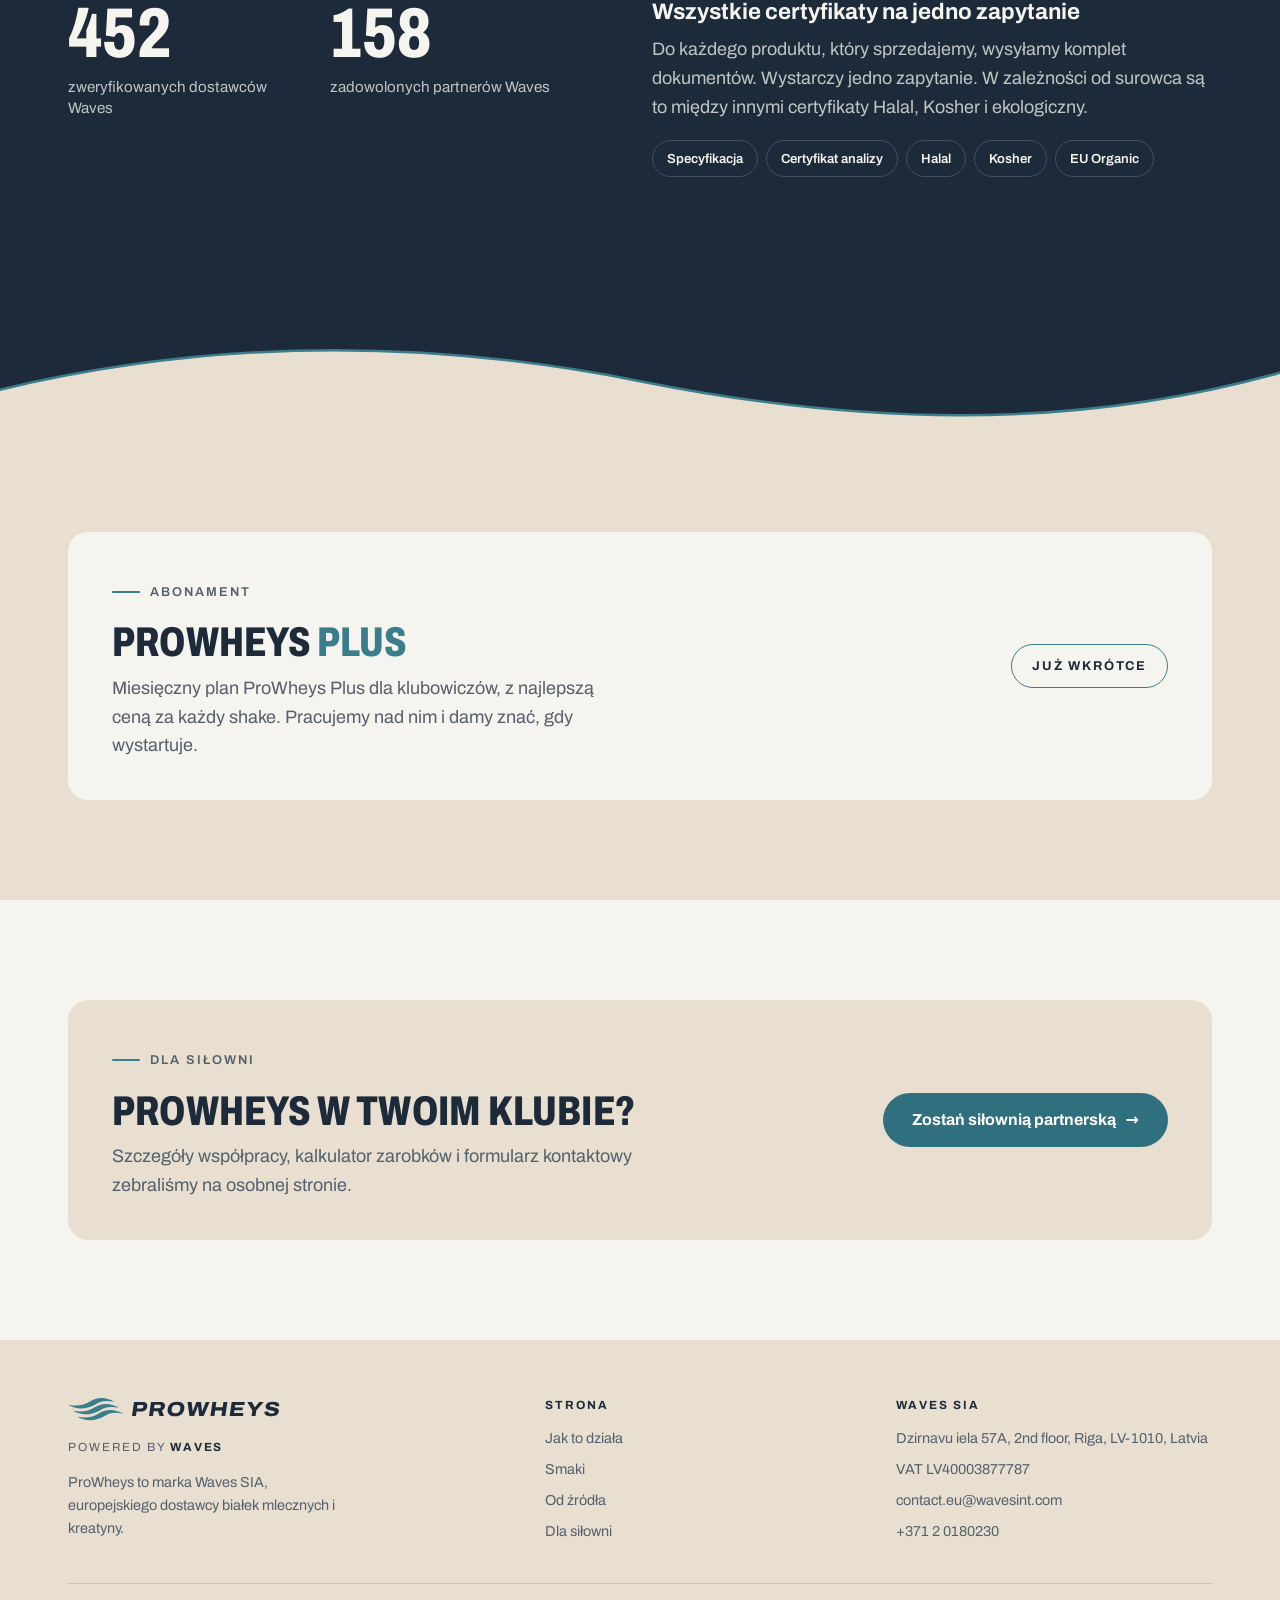
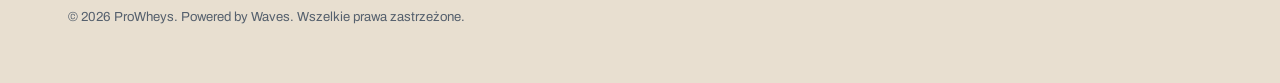
==== commit a8f93aae: "refactor: explain the steps once on the home page" ====
--- a/index.html
+++ b/index.html
@@ -16,8 +16,11 @@
   <link rel="preload" href="fonts/archivo-latin.woff2" as="font" type="font/woff2" crossorigin>
   <link rel="preload" href="fonts/archivo-latin-ext.woff2" as="font" type="font/woff2" crossorigin>
   <link rel="preload" href="images/hero-poster.webp" as="image" type="image/webp">
-  <link rel="stylesheet" href="css/styles.css">
-  <link rel="stylesheet" href="css/flavours.css">
+  <!-- VERSION: the number after ?v= makes browsers fetch fresh styles and scripts. Raise it in every css and js link on this page whenever one of those files changes. -->
+  <link rel="stylesheet" href="css/styles.css?v=7">
+  <link rel="stylesheet" href="css/flavours.css?v=7">
+  <!-- VISITOR STATISTICS (Umami, no cookies). Counts visits only on prowheys.com. The clicks it counts are the links marked data-umami-event. -->
+  <script defer src="https://cloud.umami.is/script.js" data-website-id="e1c7a1fe-d55a-4a9a-a375-2779bd5c8dac" data-domains="prowheys.com"></script>
   <script>document.documentElement.classList.add('js');</script>
 </head>
 <body>
@@ -25,7 +28,7 @@
 <header class="site-header" id="header">
   <div class="container header-inner">
     <a class="brand" href="#top" aria-label="ProWheys"><img src="assets/logo-dark.svg" alt="ProWheys" width="213" height="26"></a>
-    <span class="powered">Powered by <strong>Waves</strong></span>
+    <a href="https://wavesint.com/" target="_blank" rel="noopener" data-umami-event="Waves link" data-umami-event-place="header" class="powered">Powered by <strong>Waves</strong></a>
     <nav class="nav" aria-label="Główna nawigacja" data-i18n-attr="aria-label:nav.label">
       <a href="#demo" data-i18n="nav.demo">Wypróbuj</a>
       <a href="#jak-to-dziala" data-i18n="nav.how">Jak to działa</a>
@@ -36,7 +39,7 @@
       <button type="button" data-lang="pl" aria-pressed="true">PL</button>
       <button type="button" data-lang="en" aria-pressed="false">EN</button>
     </div>
-    <a class="btn btn-primary btn-sm header-cta" href="partnership/" data-i18n="cta.partnerShort">Zostań partnerem</a>
+    <a class="btn btn-primary btn-sm header-cta" href="partnership/" data-umami-event="Partner button" data-umami-event-place="header" data-i18n="cta.partnerShort">Zostań partnerem</a>
   </div>
 </header>
 
@@ -83,7 +86,7 @@
       <h1 class="reveal" style="--i:1" data-i18n="hero.title">Świeże białko<br>po każdym <span class="accent">treningu</span></h1>
       <p class="lead reveal" style="--i:2" data-i18n="hero.lead">Zimny shake z prawdziwej serwatki, zmiksowany w minutę. Czeka na Ciebie w siłowni, zaraz po treningu.</p>
       <div class="actions reveal" style="--i:3">
-        <a class="btn btn-primary" href="partnership/"><span data-i18n="cta.partner">Zostań siłownią partnerską</span> <span class="arrow" aria-hidden="true">→</span></a>
+        <a class="btn btn-primary" href="partnership/" data-umami-event="Partner button" data-umami-event-place="hero"><span data-i18n="cta.partner">Zostań siłownią partnerską</span> <span class="arrow" aria-hidden="true">→</span></a>
         <a class="btn btn-ghost" href="#jak-to-dziala" data-i18n="cta.how">Zobacz, jak to działa</a>
       </div>
       <ul class="hero-facts reveal" style="--i:4">
@@ -105,11 +108,6 @@
         <p class="eyebrow reveal" data-i18n="demo.eyebrow">Ekran automatu</p>
         <h2 class="reveal" style="--i:1" data-i18n="demo.title">Wypróbuj sam</h2>
         <p class="lead reveal" style="--i:2" data-i18n="demo.lead">Tak wygląda ekran ProWheys. Wybierz smak, zdecyduj, czy na wodzie, czy na mleku, i zobacz, jak powstaje Twój shake.</p>
-        <ol class="demo-steps reveal" style="--i:3">
-          <li data-i18n="demo.s1">Wybierz smak na ekranie.</li>
-          <li data-i18n="demo.s2">Zdecyduj: woda czy mleko. Kreatyna, jeśli chcesz.</li>
-          <li data-i18n="demo.s3">Dotknij i patrz, jak napełnia się kubek.</li>
-        </ol>
       </div>
       <div class="kiosk reveal" data-demo>
         <div class="kiosk-frame">
@@ -141,7 +139,7 @@
           <li><strong>15%</strong><span data-i18n="phero.fact3">udziału w przykładowym wyliczeniu</span></li>
         </ul>
         <div class="actions reveal" style="--i:4">
-          <a class="btn btn-primary" href="partnership/"><span data-i18n="cta.partner">Zostań siłownią partnerską</span> <span class="arrow" aria-hidden="true">→</span></a>
+          <a class="btn btn-primary" href="partnership/" data-umami-event="Partner button" data-umami-event-place="gym offer"><span data-i18n="cta.partner">Zostań siłownią partnerską</span> <span class="arrow" aria-hidden="true">→</span></a>
         </div>
       </div>
       <!-- SWAP: video/shake-gym.mp4 and images/shake-gym-poster.webp. A 1 to 2 second loop of a shake in a gym.
@@ -272,7 +270,7 @@
     <div class="container">
       <div class="source-grid">
         <div class="source-copy">
-          <p class="waves-lockup reveal">Powered by <strong>Waves</strong></p>
+          <p class="waves-lockup reveal"><a href="https://wavesint.com/" target="_blank" rel="noopener" data-umami-event="Waves link" data-umami-event-place="from source">Powered by <strong>Waves</strong></a></p>
           <h2 class="reveal" style="--i:1" data-i18n="source.title">Od źródła do shake'a</h2>
           <p class="reveal" style="--i:2; margin-top:24px" data-i18n="source.p1">Za ProWheys stoi Waves, łotewska firma z Unii Europejskiej. Na co dzień dostarczamy producentom w całej Europie białka mleczne, takie jak WPC 80 i WPI, oraz kreatynę.</p>
           <p class="reveal" style="--i:3" data-i18n="source.p2">Białko do ProWheys kupujemy sami, bez pośredników. Dzięki temu wiemy, co trafia do kubka, i pilnujemy zarówno jakości, jak i ceny.</p>
@@ -335,7 +333,7 @@
           <h2 data-i18n="teaser.title2">ProWheys w Twoim klubie?</h2>
           <p data-i18n="teaser.p">Szczegóły współpracy, kalkulator zarobków i formularz kontaktowy zebraliśmy na osobnej stronie.</p>
         </div>
-        <a class="btn btn-primary" href="partnership/"><span data-i18n="cta.partner">Zostań siłownią partnerską</span> <span class="arrow" aria-hidden="true">→</span></a>
+        <a class="btn btn-primary" href="partnership/" data-umami-event="Partner button" data-umami-event-place="closing"><span data-i18n="cta.partner">Zostań siłownią partnerską</span> <span class="arrow" aria-hidden="true">→</span></a>
       </div>
     </div>
   </section>
@@ -347,7 +345,7 @@
     <div class="footer-grid">
       <div class="footer-brand">
         <img src="assets/logo-dark.svg" alt="ProWheys" width="213" height="26" loading="lazy">
-        <p class="footer-powered">Powered by <strong>Waves</strong></p>
+        <p class="footer-powered"><a href="https://wavesint.com/" target="_blank" rel="noopener" data-umami-event="Waves link" data-umami-event-place="footer">Powered by <strong>Waves</strong></a></p>
         <p style="margin-top:14px; max-width:36ch" data-i18n="footer.about">ProWheys to marka Waves SIA, europejskiego dostawcy białek mlecznych i kreatyny.</p>
       </div>
       <div>
@@ -370,14 +368,14 @@
         </ul>
       </div>
     </div>
-    <p class="footer-bottom">© <span id="year">2026</span> ProWheys. Powered by Waves. <span data-i18n="footer.rights">Wszelkie prawa zastrzeżone.</span></p>
+    <p class="footer-bottom">© <span id="year">2026</span> ProWheys. Powered by <a href="https://wavesint.com/" target="_blank" rel="noopener" data-umami-event="Waves link" data-umami-event-place="footer line">Waves</a>. <span data-i18n="footer.rights">Wszelkie prawa zastrzeżone.</span></p>
   </div>
 </footer>
 
-<script src="js/i18n-en.js" defer></script>
-<script src="js/main.js" defer></script>
-<script src="js/dotnav.js" defer></script>
-<script src="js/flavours.js" defer></script>
-<script src="js/demo.js" defer></script>
+<script src="js/i18n-en.js?v=7" defer></script>
+<script src="js/main.js?v=7" defer></script>
+<script src="js/dotnav.js?v=7" defer></script>
+<script src="js/flavours.js?v=7" defer></script>
+<script src="js/demo.js?v=7" defer></script>
 </body>
 </html>
--- a/css/styles.css
+++ b/css/styles.css
@@ -122,7 +122,9 @@
   font-size: 0.68rem; letter-spacing: 0.14em; text-transform: uppercase; color: var(--muted);
   padding-left: 14px; border-left: 1px solid var(--line); white-space: nowrap; line-height: 1.3;
 }
-.powered strong { color: var(--navy); font-weight: 700; display: block; }
+.powered strong { color: var(--navy); font-weight: 700; display: block; transition: color 0.2s; }
+a.powered { text-decoration: none; }
+a.powered:hover strong { color: var(--teal-dark); }
 .nav { display: none; margin-left: auto; gap: 28px; }
 .nav a { font-size: 0.92rem; font-weight: 500; text-decoration: none; color: var(--muted); transition: color 0.2s; }
 .nav a:hover { color: var(--navy); }
@@ -266,6 +268,8 @@
 .source-copy p { color: var(--on-navy-muted); font-size: 1.08rem; max-width: 60ch; }
 .source-copy .waves-lockup { display: inline-flex; align-items: center; gap: 8px; margin-bottom: 26px; padding: 9px 18px; border: 1px solid var(--on-navy-line); border-radius: 999px; font-size: 0.78rem; letter-spacing: 0.14em; text-transform: uppercase; color: var(--on-navy-muted); }
 .waves-lockup strong { color: var(--on-navy); }
+.waves-lockup a { display: inline-flex; align-items: center; gap: 8px; text-decoration: none; }
+.waves-lockup a:hover { color: var(--on-navy); }
 .chain { position: relative; display: grid; gap: 0; margin-top: clamp(40px, 6vw, 72px); }
 .chain-line { display: none; }
 .chain li { position: relative; padding: 0 0 30px 44px; }
@@ -328,8 +332,6 @@
 .stat { background: var(--paper); border-radius: var(--radius); padding: 22px 20px; }
 .stat strong { display: block; font-stretch: 75%; font-weight: 800; font-size: clamp(2.6rem, 8vw, 4rem); line-height: 1; color: var(--teal); }
 .stat span { display: block; margin-top: 8px; color: var(--muted); font-size: 0.95rem; }
-.logos { display: grid; grid-template-columns: repeat(2, minmax(0, 1fr)); gap: 12px; margin-top: 12px; }
-.logo-slot { display: flex; align-items: center; justify-content: center; min-height: 92px; border: 2px dashed rgba(28, 42, 58, 0.28); border-radius: var(--radius-sm); color: var(--muted); font-size: 0.85rem; font-weight: 600; text-align: center; padding: 10px; }
 
 /* Contact */
 .contact-grid { display: grid; gap: clamp(32px, 6vw, 80px); }
@@ -441,7 +443,6 @@
   .why-grid { grid-template-columns: repeat(2, minmax(0, 1fr)); gap: 14px 32px; }
   .timeline { grid-template-columns: repeat(2, minmax(0, 1fr)); }
   .stats { grid-template-columns: repeat(4, minmax(0, 1fr)); }
-  .logos { grid-template-columns: repeat(4, minmax(0, 1fr)); }
   .form { padding: 34px; }
   .form-row { grid-template-columns: repeat(2, minmax(0, 1fr)); }
   .form .btn { width: auto; justify-self: start; }
--- a/css/flavours.css
+++ b/css/flavours.css
@@ -143,9 +143,6 @@
 /* Text and screen side by side */
 .demo-grid { display: grid; gap: clamp(32px, 6vw, 72px); align-items: center; }
 .demo-copy .lead { margin-top: 20px; }
-.demo-steps { margin-top: 26px; display: grid; gap: 12px; counter-reset: demo; }
-.demo-steps li { display: flex; gap: 14px; align-items: baseline; color: var(--muted); }
-.demo-steps li::before { counter-increment: demo; content: "0" counter(demo); font-stretch: 75%; font-weight: 800; font-size: 1.3rem; line-height: 1; color: var(--teal); }
 
 @media (max-width: 359px) {
   .k-tile { padding: 6px; }
